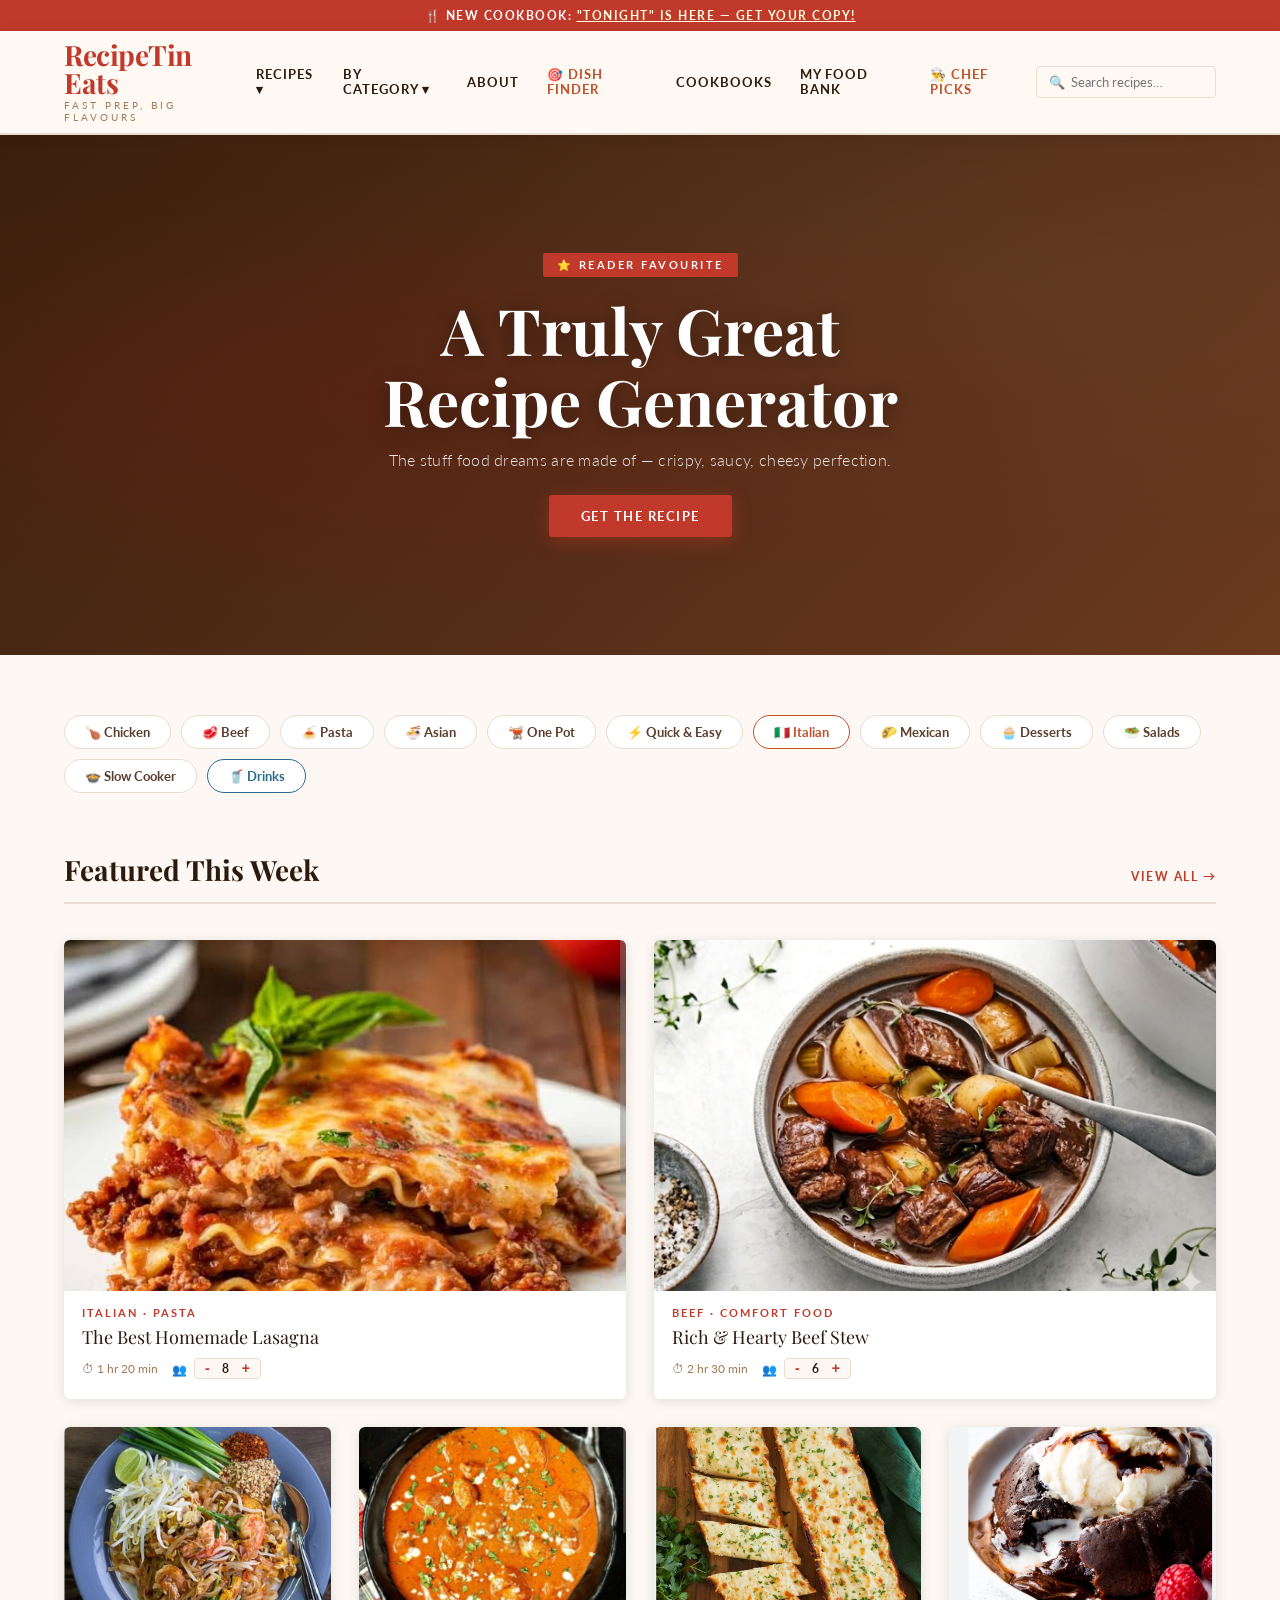
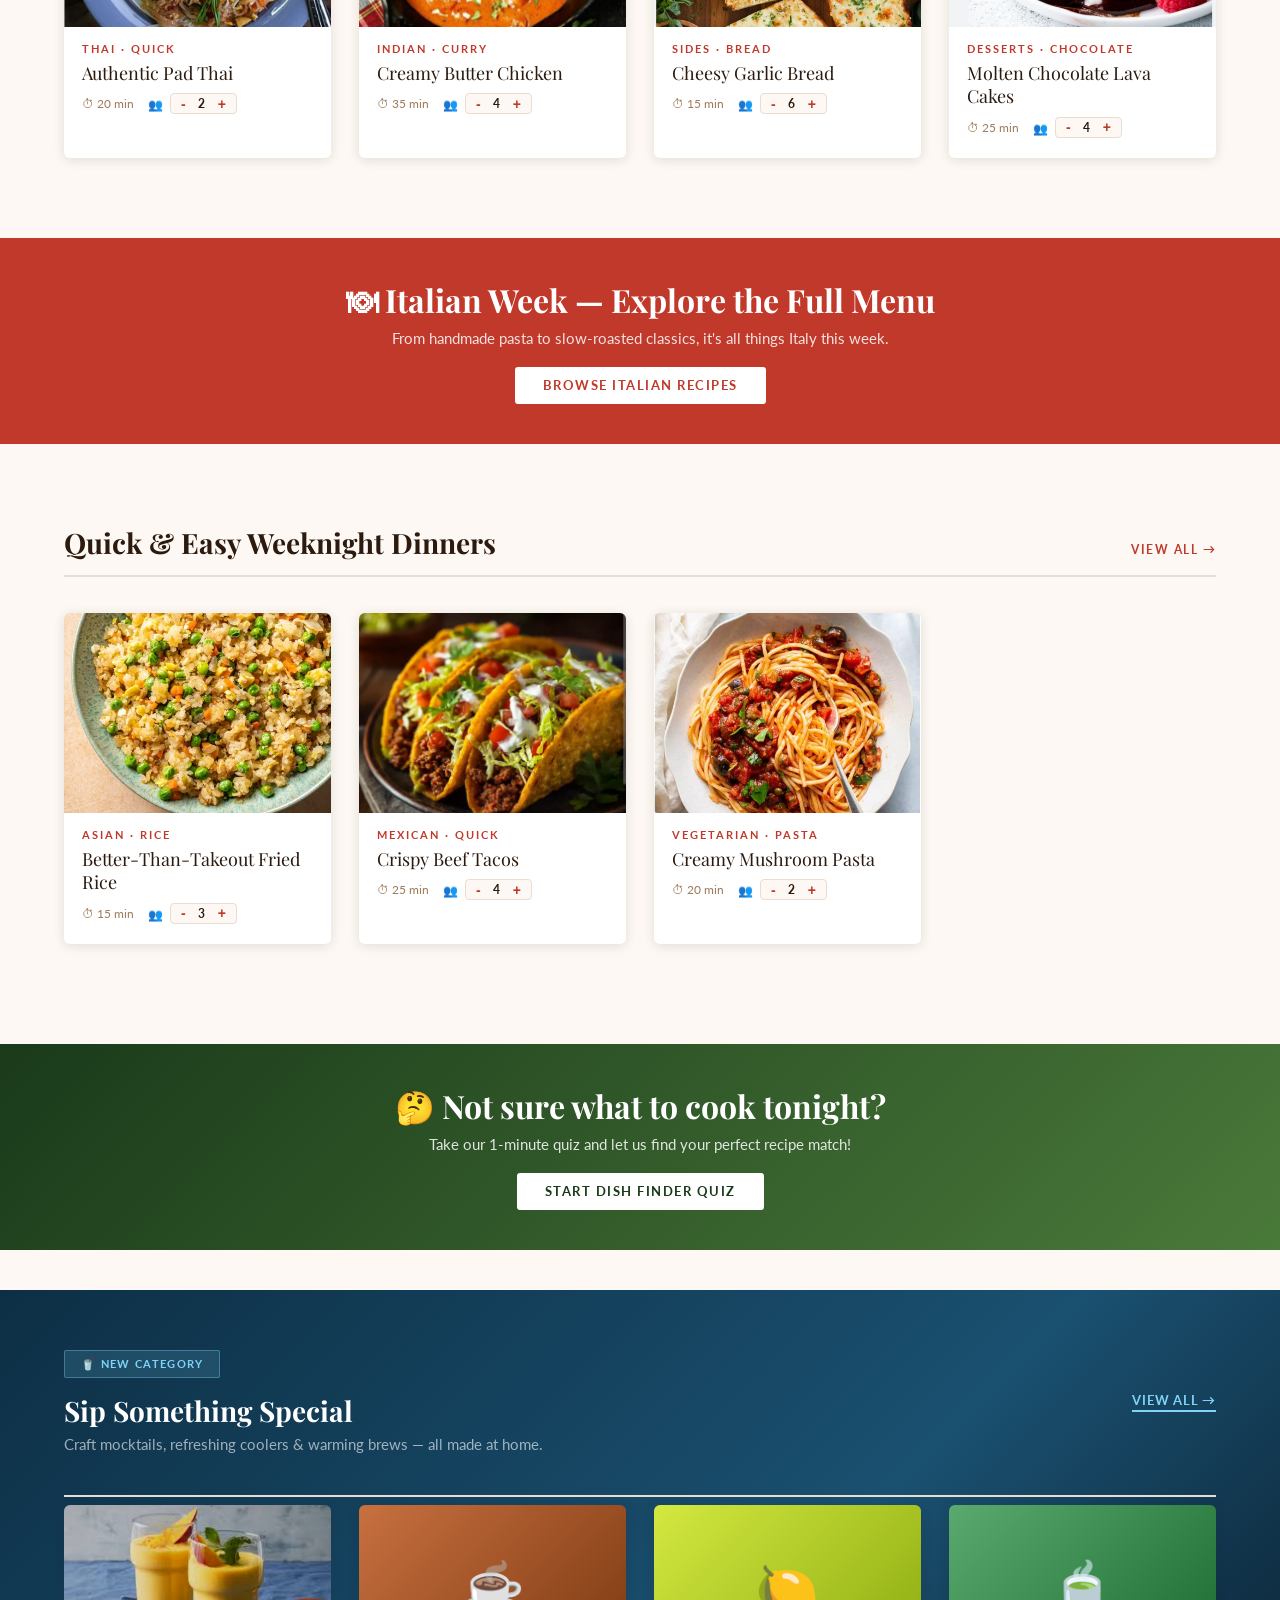
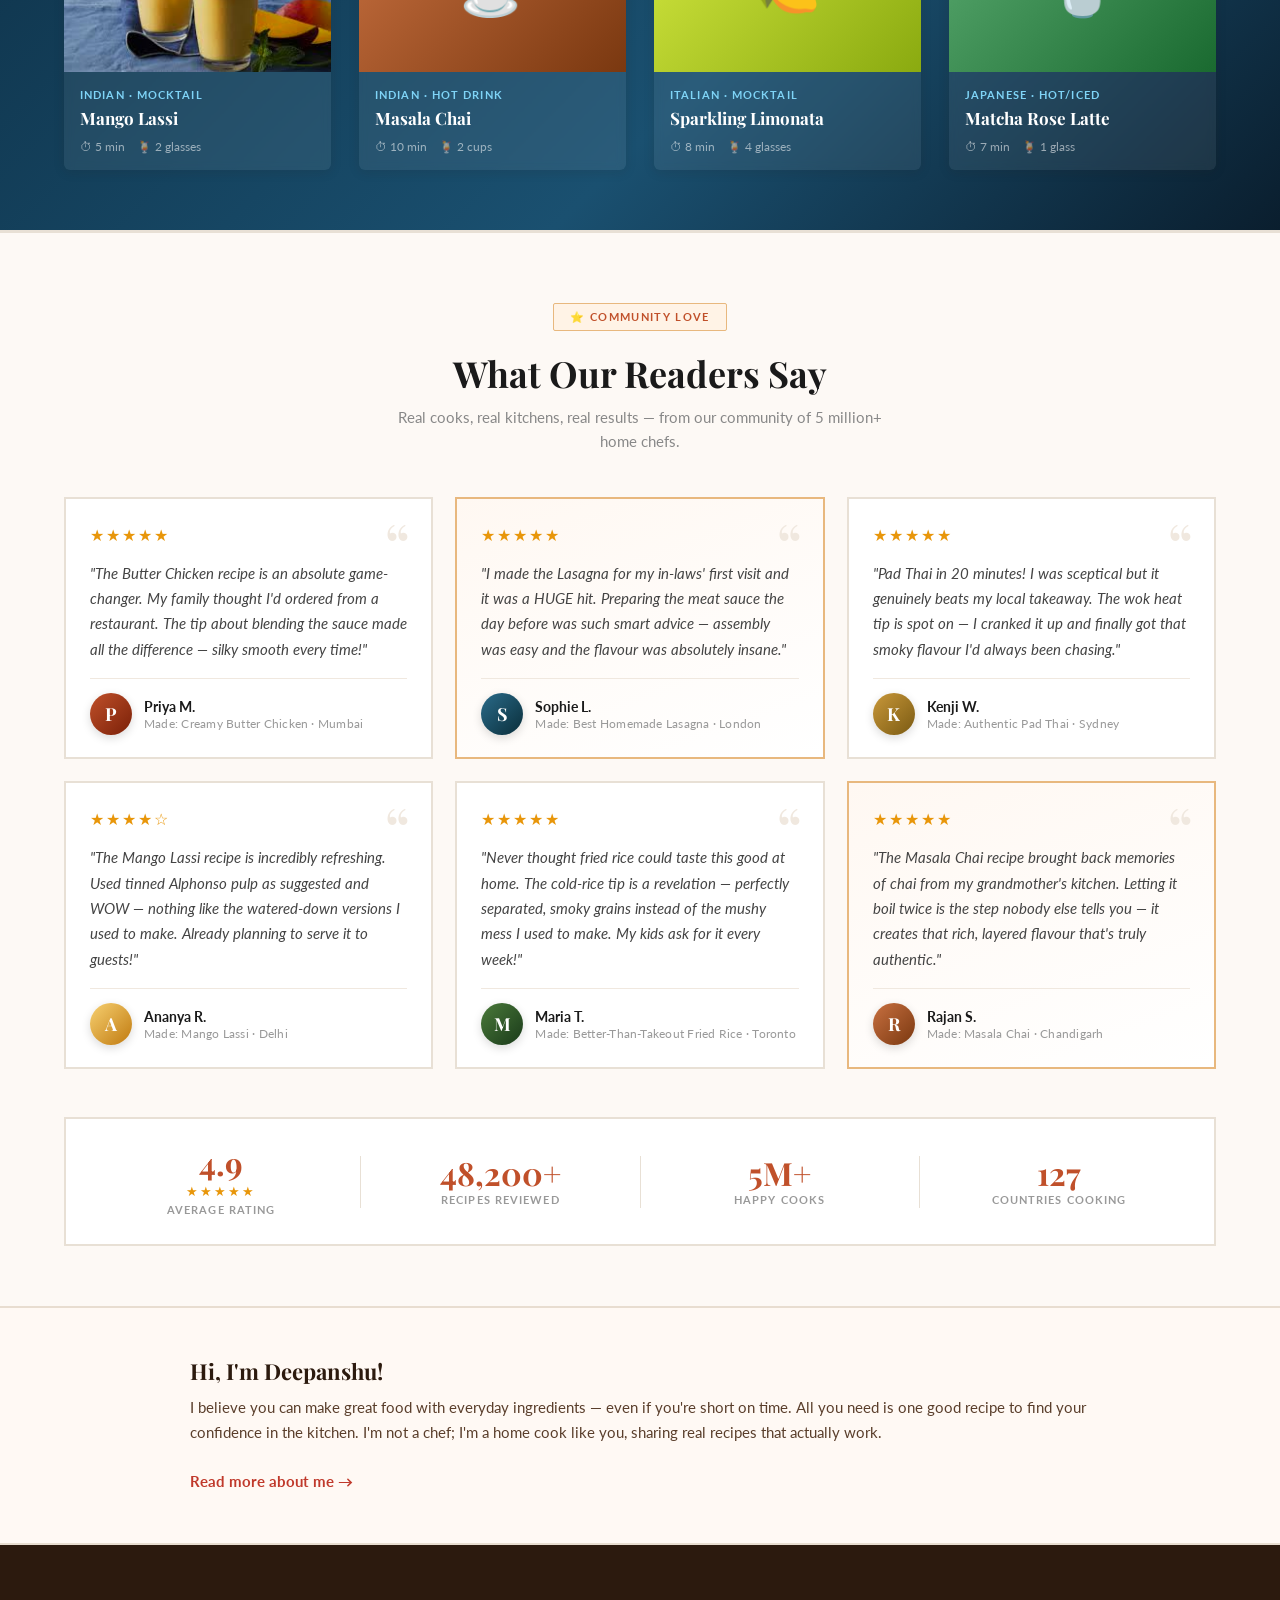
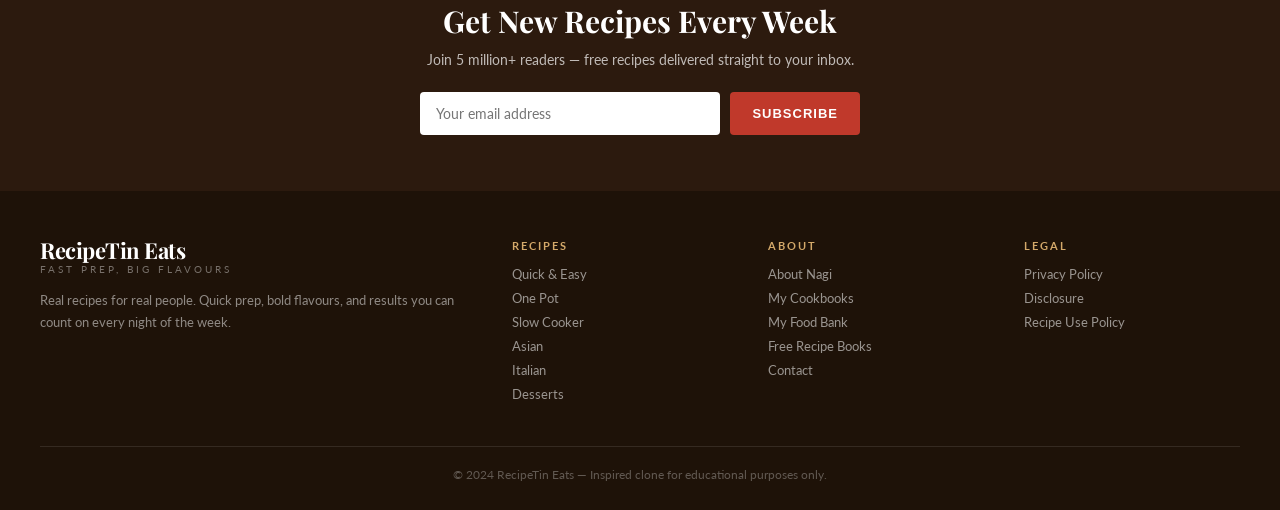
==== frontend/index.html @ 379547c5 "Initial commit" ====
<!DOCTYPE html>
<html lang="en">
<head>
<meta charset="UTF-8">
<meta name="viewport" content="width=device-width, initial-scale=1.0">
<title>RecipeTin Eats – Fast Prep, Big Flavours</title>
<link href="https://fonts.googleapis.com/css2?family=Playfair+Display:ital,wght@0,400;0,700;1,400&family=Lato:wght@300;400;700&display=swap" rel="stylesheet">
<link rel="stylesheet" href="style.css">
<style>
.page { display: none; }
.page.active { display: block; }
.card-img-wrap { cursor: pointer; overflow: hidden; }
.card-img-wrap img { transition: transform .35s; }
.card-img-wrap:hover img { transform: scale(1.05); }
.recipe-page-inner { max-width: 800px; margin: 0 auto; padding: 40px 24px 80px; }
.back-btn { display: inline-flex; align-items: center; gap: 8px; color: #c0502a; font-size: 13px; font-weight: 700; letter-spacing: .06em; text-transform: uppercase; border: 2px solid #c0502a; padding: 8px 18px; margin-bottom: 32px; cursor: pointer; background: transparent; font-family: 'Lato', sans-serif; transition: all .2s; }
.back-btn:hover { background: #c0502a; color: #fff; }
.recipe-hero-img { width: 100%; aspect-ratio: 16/9; object-fit: cover; border: 2px solid #e8e0d5; margin-bottom: 28px; }
.recipe-content h1 { font-family: 'Playfair Display', serif; font-size: clamp(28px, 5vw, 42px); font-weight: 700; margin-bottom: 12px; line-height: 1.15; }
.recipe-meta-bar { display: flex; flex-wrap: wrap; gap: 20px; background: #fef3e8; border: 2px solid #e8d5bc; padding: 18px 24px; margin: 20px 0 28px; }
.meta-item { text-align: center; }
.meta-label { font-size: 11px; font-weight: 700; letter-spacing: .1em; text-transform: uppercase; color: #c0502a; }
.meta-value { font-size: 16px; font-weight: 700; }
.recipe-intro { font-size: 17px; color: #555; line-height: 1.8; margin-bottom: 32px; font-style: italic; border-left: 4px solid #c0502a; padding-left: 20px; }
.recipe-content h2 { font-family: 'Playfair Display', serif; font-size: 24px; font-weight: 700; margin: 32px 0 14px; border-bottom: 2px solid #e8e0d5; padding-bottom: 8px; }
.recipe-content ul, .recipe-content ol { padding-left: 22px; margin-bottom: 16px; }
.recipe-content li { margin-bottom: 8px; font-size: 15px; line-height: 1.6; }
.tip-box { background: #fff8f0; border: 2px solid #e8b87e; padding: 18px 22px; margin: 24px 0; }
.tip-box strong { color: #c0502a; }
.recipe-content p { margin-bottom: 14px; font-size: 15px; line-height: 1.7; }
.video-container { margin: 28px 0; border: 2px solid #e8e0d5; padding: 20px; background: #faf7f4; }
.video-container iframe { border-radius: 4px; }
/* VIEW ALL PAGE */
.viewall-inner { max-width: 1200px; margin: 0 auto; padding: 40px 24px 80px; }
.viewall-header { margin-bottom: 28px; }
.viewall-header h1 { font-family: 'Playfair Display', serif; font-size: 36px; font-weight: 700; margin-bottom: 6px; }
.viewall-header p { color: #888; font-size: 15px; }
.viewall-grid { display: grid; grid-template-columns: repeat(4, 1fr); gap: 20px; }
@media (max-width: 900px) { .viewall-grid { grid-template-columns: repeat(2,1fr); } }
@media (max-width: 560px) { .viewall-grid { grid-template-columns: 1fr; } }
/* DISH NAME CARD */
.name-card { background: #fff; border: 2px solid #e8e0d5; display: flex; flex-direction: column; transition: transform .2s, box-shadow .2s, border-color .2s; }
.name-card:hover { transform: translateY(-4px); box-shadow: 0 12px 32px rgba(0,0,0,.10); border-color: #c0502a; }
.name-card-thumb { aspect-ratio: 16/10; display: flex; align-items: center; justify-content: center; font-size: 48px; }
.name-card-body { padding: 14px 16px 16px; flex: 1; }
.name-card-cat { font-size: 11px; font-weight: 700; letter-spacing: .1em; text-transform: uppercase; color: #c0502a; margin-bottom: 5px; }
.name-card-title { font-family: 'Playfair Display', serif; font-size: 16px; font-weight: 700; line-height: 1.3; margin-bottom: 8px; }
.name-card-meta { display: flex; gap: 12px; font-size: 12px; color: #888; }
.coming-soon { display: inline-block; margin-top: 10px; font-size: 11px; font-weight: 700; letter-spacing: .08em; text-transform: uppercase; color: #bbb; border: 1.5px dashed #ddd; padding: 3px 10px; }
/* DRINKS SECTION */
.drinks-section { background: linear-gradient(135deg, #0d2f45 0%, #1a5070 60%, #0a1e2e 100%); padding: 60px 0; margin: 0; }
.drinks-section .section { padding-top: 0; padding-bottom: 0; }
.drinks-badge { display: inline-flex; align-items: center; gap: 8px; background: rgba(127,212,247,.15); border: 1px solid rgba(127,212,247,.35); color: #7fd4f7; padding: 6px 16px; font-size: 11px; font-weight: 700; letter-spacing: .12em; text-transform: uppercase; border-radius: 2px; margin-bottom: 14px; }
.drinks-section .section-title { color: #fff; font-family: 'Playfair Display', serif; font-size: 28px; font-weight: 700; }
.drinks-sub { color: rgba(255,255,255,.6); font-size: 15px; margin-bottom: 28px; margin-top: 6px; }
.drinks-section .section-link { font-size: 13px; font-weight: 700; letter-spacing: .06em; text-transform: uppercase; color: #7fd4f7; border-bottom: 2px solid #7fd4f7; padding-bottom: 2px; cursor: pointer; }
.drinks-section .section-head { display: flex; justify-content: space-between; align-items: flex-start; margin-bottom: 8px; }
.drinks-section .card { border-color: rgba(255,255,255,.15); background: rgba(255,255,255,.07); backdrop-filter: blur(4px); cursor: pointer; overflow: hidden; }
.drinks-section .card:hover { border-color: #7fd4f7; box-shadow: 0 12px 32px rgba(0,0,0,.35); transform: translateY(-4px); }
.drinks-section .card-title { color: #fff; font-family: 'Playfair Display', serif; font-size: 17px; font-weight: 700; line-height: 1.3; margin-bottom: 10px; }
.drinks-section .card-meta { color: rgba(255,255,255,.55); font-size: 12px; display: flex; gap: 12px; }
.drinks-section .card-cat { font-size: 11px; font-weight: 700; letter-spacing: .1em; text-transform: uppercase; color: #7fd4f7; margin-bottom: 6px; }
.drinks-section .card-body { padding: 16px; flex: 1; }
.drink-img-wrap { overflow: hidden; position: relative; }
.drink-img-wrap img { width: 100%; aspect-ratio: 16/10; object-fit: cover; display: block; transition: transform .35s; filter: brightness(.88) saturate(1.15); }
.drinks-section .card:hover .drink-img-wrap img { transform: scale(1.06); filter: brightness(.95) saturate(1.2); }
/* DRINK RECIPE PAGES */
.back-btn.drinks-back { color: #2a6b8a; border-color: #2a6b8a; }
.back-btn.drinks-back:hover { background: #2a6b8a; color: #fff; }
.recipe-meta-bar.drinks-meta { background: #eef7ff; border-color: #b8dff0; }
.drinks-meta .meta-label { color: #2a6b8a; }
.recipe-intro.drink-intro { border-left-color: #2a6b8a; }
.tip-box.drink-tip { background: #f0f8ff; border-color: #7fd4f7; }
.tip-box.drink-tip strong { color: #2a6b8a; }
/* REVIEWS SECTION */
.reviews-section { background: #fdf9f5; padding: 70px 0 60px; border-top: 3px solid #e8e0d5; }
.reviews-section .section { padding-top: 0; padding-bottom: 0; }
.reviews-header { text-align: center; margin-bottom: 44px; }
.reviews-badge { display: inline-flex; align-items: center; gap: 8px; background: #fff3e6; border: 1.5px solid #e8b87e; color: #c0502a; padding: 6px 16px; font-size: 11px; font-weight: 700; letter-spacing: .12em; text-transform: uppercase; border-radius: 2px; margin-bottom: 14px; }
.reviews-title { font-family: 'Playfair Display', serif; font-size: clamp(26px, 4vw, 36px); font-weight: 700; color: #1a1a1a; margin-bottom: 8px; margin-top: 4px; }
.reviews-sub { color: #888; font-size: 15px; max-width: 520px; margin: 0 auto; line-height: 1.6; }
.reviews-grid { display: grid; grid-template-columns: repeat(3, 1fr); gap: 22px; margin-bottom: 48px; }
@media (max-width: 960px) { .reviews-grid { grid-template-columns: repeat(2, 1fr); } }
@media (max-width: 580px) { .reviews-grid { grid-template-columns: 1fr; } }
.review-card { background: #fff; border: 2px solid #e8e0d5; padding: 26px 24px 22px; display: flex; flex-direction: column; gap: 16px; transition: transform .2s ease, box-shadow .2s ease, border-color .2s ease; position: relative; }
.review-card::before { content: '\201C'; position: absolute; top: 14px; right: 20px; font-family: 'Playfair Display', serif; font-size: 64px; color: #f0e8df; line-height: 1; pointer-events: none; }
.review-card:hover { transform: translateY(-5px); box-shadow: 0 16px 40px rgba(192,80,42,.1); border-color: #c0502a; }
.review-card--highlight { background: linear-gradient(160deg, #fff8f2 0%, #fff 100%); border-color: #e8b87e; }
.review-stars { color: #e8960a; font-size: 16px; letter-spacing: 2px; }
.review-text { font-size: 14.5px; line-height: 1.75; color: #444; flex: 1; font-style: italic; margin: 0; }
.review-footer { display: flex; align-items: center; gap: 12px; padding-top: 14px; border-top: 1px solid #f0e8df; }
.reviewer-avatar { width: 42px; height: 42px; border-radius: 50%; display: flex; align-items: center; justify-content: center; font-family: 'Playfair Display', serif; font-size: 18px; font-weight: 700; color: #fff; flex-shrink: 0; box-shadow: 0 3px 10px rgba(0,0,0,.15); }
.reviewer-name { font-size: 14px; font-weight: 700; color: #1a1a1a; font-family: 'Lato', sans-serif; }
.reviewer-detail { font-size: 11.5px; color: #999; margin-top: 2px; letter-spacing: .02em; }
.reviews-stats { display: flex; justify-content: center; align-items: center; background: #fff; border: 2px solid #e8e0d5; padding: 28px 16px; flex-wrap: wrap; }
.stat-item { text-align: center; padding: 0 36px; flex: 1; min-width: 120px; }
.stat-number { font-family: 'Playfair Display', serif; font-size: 32px; font-weight: 700; color: #c0502a; line-height: 1; margin-bottom: 4px; }
.stat-stars { color: #e8960a; font-size: 13px; letter-spacing: 2px; margin-bottom: 4px; }
.stat-label { font-size: 11px; font-weight: 700; letter-spacing: .1em; text-transform: uppercase; color: #999; }
.stat-divider { width: 1px; height: 52px; background: #e8e0d5; flex-shrink: 0; }
@media (max-width: 640px) { .stat-divider { display: none; } .stat-item { min-width: 50%; padding: 12px 16px; } }
/* STATIC PAGES */
.static-page-inner { max-width: 820px; margin: 0 auto; padding: 48px 24px 80px; }
.static-page-inner h1 { font-family: 'Playfair Display', serif; font-size: 40px; font-weight: 700; margin-bottom: 18px; line-height: 1.15; }
.static-page-inner h2 { font-family: 'Playfair Display', serif; font-size: 24px; font-weight: 700; margin: 32px 0 12px; border-bottom: 2px solid #e8e0d5; padding-bottom: 8px; }
.static-page-inner p { font-size: 15px; line-height: 1.8; color: #444; margin-bottom: 14px; }
.static-page-inner a { color: #c0502a; font-weight: 700; cursor: pointer; }
.cookbook-grid { display: grid; grid-template-columns: repeat(3,1fr); gap: 24px; margin-top: 28px; }
@media(max-width:768px){ .cookbook-grid { grid-template-columns: 1fr 1fr; } }
@media(max-width:480px){ .cookbook-grid { grid-template-columns: 1fr; } }
.cookbook-card { background:#fff; border:2px solid #e8e0d5; padding:28px 22px; text-align:center; transition:transform .2s,box-shadow .2s,border-color .2s; }
.cookbook-card:hover { transform:translateY(-4px); box-shadow:0 12px 32px rgba(0,0,0,.1); border-color:#c0502a; }
.cookbook-card .cb-emoji { font-size:56px; margin-bottom:14px; }
.cookbook-card h3 { font-family:'Playfair Display',serif; font-size:20px; font-weight:700; margin-bottom:8px; }
.cookbook-card p { font-size:13.5px; color:#666; line-height:1.6; margin-bottom:16px; }
.cookbook-card .cb-btn { display:inline-block; background:#c0502a; color:#fff; font-size:12px; font-weight:700; letter-spacing:.08em; text-transform:uppercase; padding:10px 22px; cursor:pointer; border:none; font-family:'Lato',sans-serif; }
.cookbook-card .cb-btn:hover { background:#a03e1e; }
.foodbank-stats { display:flex; gap:0; border:2px solid #e8e0d5; margin:32px 0; flex-wrap:wrap; }
.fb-stat { flex:1; min-width:140px; text-align:center; padding:28px 16px; border-right:1px solid #e8e0d5; }
.fb-stat:last-child { border-right:none; }
.fb-stat .fb-num { font-family:'Playfair Display',serif; font-size:32px; font-weight:700; color:#c0502a; }
.fb-stat .fb-label { font-size:11px; font-weight:700; letter-spacing:.1em; text-transform:uppercase; color:#999; margin-top:4px; }
</style>
</head>
<body>
<!-- TOP BAR -->
<div class="topbar">🍴 NEW COOKBOOK: <a onclick="showPage('cookbooks');return false;" href="#">"Tonight" is here — get your copy!</a></div>
<!-- HEADER -->
<header>
<div class="header-inner">
<a onclick="showPage('home')" class="logo" style="cursor:pointer">
<span class="logo-text">RecipeTin Eats</span>
<span class="logo-sub">Fast Prep, Big Flavours</span>
</a>
<nav>
<div class="dropdown">
<a href="#">Recipes ▾</a>
<div class="dropdown-menu">
<a onclick="showPage('cat-quickeasy')">Quick & Easy</a>
<a onclick="showPage('cat-chicken')">Chicken</a>
<a onclick="showPage('cat-beef')">Beef</a>
<a onclick="showPage('cat-pasta')">Pasta</a>
<a onclick="showPage('cat-soups')">Soups</a>
<a onclick="showPage('cat-desserts')">Desserts</a>
<a onclick="showPage('cat-asian')">Asian</a>
<a onclick="showPage('italian')" href="#" style="color:#c0502a;font-weight:700;">🇮🇹 Italian</a>
<a onclick="showPage('cat-mexican')">Mexican</a>
<a onclick="scrollToDrinks()" href="#" style="color:#2a6b8a;font-weight:700;">🥤 Drinks</a>
</div>
</div>
<div class="dropdown">
<a href="#">By Category ▾</a>
<div class="dropdown-menu">
<a onclick="showPage('cat-onepot')">One Pot / One Pan</a>
<a onclick="showPage('cat-slowcooker')">Slow Cooker</a>
<a onclick="showPage('cat-bbq')">BBQ & Grilling</a>
<a onclick="showPage('cat-vegetarian')">Vegetarian</a>
<a onclick="showPage('cat-lowcal')">Low Calorie</a>
<a onclick="showPage('cat-glutenfree')">Gluten Free</a>
</div>
</div>
<a onclick="showPage('about')">About</a>
<a onclick="showPage('quiz')" style="color:#c0502a;font-weight:700;">🎯 Dish Finder</a>
<a onclick="showPage('cookbooks')">Cookbooks</a>
<a onclick="showPage('foodbank')">My Food Bank</a>
<a onclick="showPage('chefpicks')" style="color:#c0502a;font-weight:700;">👨‍🍳 Chef Picks</a>
</nav>
<input id="search-input" class="header-search" type="search" placeholder="🔍  Search recipes…">
</div>
</header>

<!-- HOME PAGE -->
<div id="home" class="page active">
<section class="hero">
<div class="hero-bg"></div>
<div class="hero-content">
<span class="hero-tag">⭐ Reader Favourite</span>
<h1>A Truly Great<br>Recipe Generator</h1>
<p>The stuff food dreams are made of — crispy, saucy, cheesy perfection.</p>
<a onclick="showPage('lasagna')" class="btn-hero" style="cursor:pointer">Get the Recipe</a>
</div>
</section>
<div class="section" style="padding-bottom:0">
<div class="pills">
<a onclick="showPage('cat-chicken')" class="pill">🍗 Chicken</a>
<a onclick="showPage('cat-beef')" class="pill">🥩 Beef</a>
<a onclick="showPage('cat-pasta')" class="pill">🍝 Pasta</a>
<a onclick="showPage('cat-asian')" class="pill">🍜 Asian</a>
<a onclick="showPage('cat-onepot')" class="pill">🫕 One Pot</a>
<a onclick="showPage('cat-quickeasy')" class="pill">⚡ Quick & Easy</a>
<a onclick="showPage('italian')" href="#" class="pill" style="border-color:#c0502a;color:#c0502a;">🇮🇹 Italian</a>
<a onclick="showPage('cat-mexican')" class="pill">🌮 Mexican</a>
<a onclick="showPage('cat-desserts')" class="pill">🧁 Desserts</a>
<a onclick="showPage('cat-salads')" class="pill">🥗 Salads</a>
<a onclick="showPage('cat-slowcooker')" class="pill">🍲 Slow Cooker</a>
<a onclick="scrollToDrinks()" href="#" class="pill" style="border-color:#2a6b8a;color:#2a6b8a;">🥤 Drinks</a>
</div>
</div>
<div class="section" style="padding-top:10px">
<div class="section-head">
<h2 class="section-title">Featured This Week</h2>
<a onclick="showPage('viewall')" class="section-link" style="cursor:pointer">View All →</a>
</div>
<div class="featured-grid">
<div class="card">
<div class="card-img-wrap" onclick="showPage('lasagna')">
<img class="card-img" src="../assets/lasanga.jpeg" alt="Lasagna" onerror="this.style.background='#d4a96a';this.removeAttribute('src')">
</div>
<div class="card-body">
<div class="card-cat">Italian · Pasta</div>
<div class="card-title">The Best Homemade Lasagna</div>
<div class="card-meta"><span>⏱ 1 hr 20 min</span><span>👥 8 servings</span></div>
</div>
</div>
<div class="card">
<div class="card-img-wrap" onclick="showPage('beefstew')">
<img class="card-img" src="../assets/brew.jpeg" alt="Beef Stew" onerror="this.style.background='#9e5c3a';this.removeAttribute('src')">
</div>
<div class="card-body">
<div class="card-cat">Beef · Comfort Food</div>
<div class="card-title">Rich & Hearty Beef Stew</div>
<div class="card-meta"><span>⏱ 2 hr 30 min</span><span>👥 6 servings</span></div>
</div>
</div>
</div>
<div class="cards-grid">
<div class="card">
<div class="card-img-wrap" onclick="showPage('padthai')">
<img class="card-img" src="../assets/thai.jpeg" alt="Pad Thai" onerror="this.style.background='#c9983a';this.removeAttribute('src')">
</div>
<div class="card-body">
<div class="card-cat">Thai · Quick</div>
<div class="card-title">Authentic Pad Thai</div>
<div class="card-meta"><span>⏱ 20 min</span><span>👥 2 servings</span></div>
</div>
</div>
<div class="card">
<div class="card-img-wrap" onclick="showPage('butterchicken')">
<img class="card-img" src="../assets/butter.jpeg" alt="Butter Chicken" onerror="this.style.background='#c0663a';this.removeAttribute('src')">
</div>
<div class="card-body">
<div class="card-cat">Indian · Curry</div>
<div class="card-title">Creamy Butter Chicken</div>
<div class="card-meta"><span>⏱ 35 min</span><span>👥 4 servings</span></div>
</div>
</div>
<div class="card">
<div class="card-img-wrap" onclick="showPage('garlicbread')">
<img class="card-img" src="../assets/garlic.jpeg" alt="Garlic Bread" onerror="this.style.background='#c4a96a';this.removeAttribute('src')">
</div>
<div class="card-body">
<div class="card-cat">Sides · Bread</div>
<div class="card-title">Cheesy Garlic Bread</div>
<div class="card-meta"><span>⏱ 15 min</span><span>👥 6 servings</span></div>
</div>
</div>
<div class="card">
<div class="card-img-wrap" onclick="showPage('lavacake')">
<img class="card-img" src="../assets/choco.jpeg" alt="Lava Cakes" onerror="this.style.background='#5d3a2b';this.removeAttribute('src')">
</div>
<div class="card-body">
<div class="card-cat">Desserts · Chocolate</div>
<div class="card-title">Molten Chocolate Lava Cakes</div>
<div class="card-meta"><span>⏱ 25 min</span><span>👥 4 servings</span></div>
</div>
</div>
</div>
</div>
<div class="banner-strip">
<h2>🍽 Italian Week — Explore the Full Menu</h2>
<p>From handmade pasta to slow-roasted classics, it's all things Italy this week.</p>
<a onclick="showPage('italian')" class="btn-white" style="cursor:pointer">Browse Italian Recipes</a>
</div>
<div class="section">
<div class="section-head">
<h2 class="section-title">Quick & Easy Weeknight Dinners</h2>
<a onclick="showPage('cat-quickeasy')" class="section-link" style="cursor:pointer">View All →</a>
</div>
<div class="cards-grid">
<div class="card">
<div class="card-img-wrap" onclick="showPage('friedrice')">
<img class="card-img" src="../assets/fried.jpeg" alt="Fried Rice" onerror="this.style.background='#b8971f';this.removeAttribute('src')">
</div>
<div class="card-body">
<div class="card-cat">Asian · Rice</div>
<div class="card-title">Better-Than-Takeout Fried Rice</div>
<div class="card-meta"><span>⏱ 15 min</span><span>👥 3 servings</span></div>
</div>
</div>
<div class="card">
<div class="card-img-wrap" onclick="showPage('tacos')">
<img class="card-img" src="../assets/tacos.jpeg" alt="Tacos" onerror="this.style.background='#c05c2b';this.removeAttribute('src')">
</div>
<div class="card-body">
<div class="card-cat">Mexican · Quick</div>
<div class="card-title">Crispy Beef Tacos</div>
<div class="card-meta"><span>⏱ 25 min</span><span>👥 4 servings</span></div>
</div>
</div>
<div class="card">
<div class="card-img-wrap" onclick="showPage('mushroompasta')">
<img class="card-img" src="../assets/pasta.jpeg" alt="Mushroom Pasta" onerror="this.style.background='#8d7a5a';this.removeAttribute('src')">
</div>
<div class="card-body">
<div class="card-cat">Vegetarian · Pasta</div>
<div class="card-title">Creamy Mushroom Pasta</div>
<div class="card-meta"><span>⏱ 20 min</span><span>👥 2 servings</span></div>
</div>
</div>
</div>
</div>

<!-- QUIZ PROMO -->
<div class="banner-strip quiz-banner" style="background: linear-gradient(135deg, #1a3a1a 0%, #4a7a3a 100%); margin: 40px 0;">
  <h2>🤔 Not sure what to cook tonight?</h2>
  <p>Take our 1-minute quiz and let us find your perfect recipe match!</p>
  <a onclick="showPage('quiz')" class="btn-white" style="cursor:pointer; color: #1a3a1a;">Start Dish Finder Quiz</a>
</div>

<!-- DRINKS SECTION -->
<div class="drinks-section" id="drinks-section">
<div class="section">
<div class="drinks-badge">🥤 New Category</div>
<div class="section-head">
<div>
<h2 class="section-title">Sip Something Special</h2>
<p class="drinks-sub">Craft mocktails, refreshing coolers & warming brews — all made at home.</p>
</div>
<a onclick="showPage('viewall')" class="section-link">View All →</a>
</div>
<div class="cards-grid">
<div class="card" onclick="showPage('mangoLassi')">
<div class="drink-img-wrap">
<img src="../assets/mango.jpeg" alt="Mango Lassi" onerror="this.parentElement.innerHTML='<div style=\'width:100%;aspect-ratio:16/10;background:linear-gradient(135deg,#f7d070,#e8a020);display:flex;align-items:center;justify-content:center;font-size:52px;\'>🥭</div>'">
</div>
<div class="card-body">
<div class="card-cat">Indian · Mocktail</div>
<div class="card-title">Mango Lassi</div>
<div class="card-meta"><span>⏱ 5 min</span><span>🍹 2 glasses</span></div>
</div>
</div>
<div class="card" onclick="showPage('masalachai')">
<div class="drink-img-wrap">
<img src="https://images.unsplash.com/photo-1544787219-7f47ccb76574?w=600&q=80" alt="Masala Chai" onerror="this.parentElement.innerHTML='<div style=\'width:100%;aspect-ratio:16/10;background:linear-gradient(135deg,#c87040,#7a3810);display:flex;align-items:center;justify-content:center;font-size:52px;\'>☕</div>'">
</div>
<div class="card-body">
<div class="card-cat">Indian · Hot Drink</div>
<div class="card-title">Masala Chai</div>
<div class="card-meta"><span>⏱ 10 min</span><span>🍹 2 cups</span></div>
</div>
</div>
<div class="card" onclick="showPage('limonata')">
<div class="drink-img-wrap">
<img src="https://images.unsplash.com/photo-1621263764928-df1444c5e859?w=600&q=80" alt="Sparkling Limonata" onerror="this.parentElement.innerHTML='<div style=\'width:100%;aspect-ratio:16/10;background:linear-gradient(135deg,#d4e840,#8aaa10);display:flex;align-items:center;justify-content:center;font-size:52px;\'>🍋</div>'">
</div>
<div class="card-body">
<div class="card-cat">Italian · Mocktail</div>
<div class="card-title">Sparkling Limonata</div>
<div class="card-meta"><span>⏱ 8 min</span><span>🍹 4 glasses</span></div>
</div>
</div>
<div class="card" onclick="showPage('matcharose')">
<div class="drink-img-wrap">
<img src="https://images.unsplash.com/photo-1515823662972-da6a2e4d3002?w=600&q=80" alt="Matcha Rose Latte" onerror="this.parentElement.innerHTML='<div style=\'width:100%;aspect-ratio:16/10;background:linear-gradient(135deg,#5aaa70,#1a6a30);display:flex;align-items:center;justify-content:center;font-size:52px;\'>🍵</div>'">
</div>
<div class="card-body">
<div class="card-cat">Japanese · Hot/Iced</div>
<div class="card-title">Matcha Rose Latte</div>
<div class="card-meta"><span>⏱ 7 min</span><span>🍹 1 glass</span></div>
</div>
</div>
</div>
</div>
</div>

<!-- REVIEWS SECTION -->
<div class="reviews-section" id="reviews-section">
  <div class="section">
    <div class="reviews-header">
      <div class="reviews-badge">⭐ Community Love</div>
      <h2 class="reviews-title">What Our Readers Say</h2>
      <p class="reviews-sub">Real cooks, real kitchens, real results — from our community of 5 million+ home chefs.</p>
    </div>
    <div class="reviews-grid">
      <div class="review-card">
        <div class="review-stars">★★★★★</div>
        <p class="review-text">"The Butter Chicken recipe is an absolute game-changer. My family thought I'd ordered from a restaurant. The tip about blending the sauce made all the difference — silky smooth every time!"</p>
        <div class="review-footer">
          <div class="reviewer-avatar" style="background:linear-gradient(135deg,#c0502a,#7a2008)">P</div>
          <div class="reviewer-info">
            <div class="reviewer-name">Priya M.</div>
            <div class="reviewer-detail">Made: Creamy Butter Chicken · Mumbai</div>
          </div>
        </div>
      </div>
      <div class="review-card review-card--highlight">
        <div class="review-stars">★★★★★</div>
        <p class="review-text">"I made the Lasagna for my in-laws' first visit and it was a HUGE hit. Preparing the meat sauce the day before was such smart advice — assembly was easy and the flavour was absolutely insane."</p>
        <div class="review-footer">
          <div class="reviewer-avatar" style="background:linear-gradient(135deg,#2a6b8a,#0a2e3a)">S</div>
          <div class="reviewer-info">
            <div class="reviewer-name">Sophie L.</div>
            <div class="reviewer-detail">Made: Best Homemade Lasagna · London</div>
          </div>
        </div>
      </div>
      <div class="review-card">
        <div class="review-stars">★★★★★</div>
        <p class="review-text">"Pad Thai in 20 minutes! I was sceptical but it genuinely beats my local takeaway. The wok heat tip is spot on — I cranked it up and finally got that smoky flavour I'd always been chasing."</p>
        <div class="review-footer">
          <div class="reviewer-avatar" style="background:linear-gradient(135deg,#c9983a,#7a5a12)">K</div>
          <div class="reviewer-info">
            <div class="reviewer-name">Kenji W.</div>
            <div class="reviewer-detail">Made: Authentic Pad Thai · Sydney</div>
          </div>
        </div>
      </div>
      <div class="review-card">
        <div class="review-stars">★★★★☆</div>
        <p class="review-text">"The Mango Lassi recipe is incredibly refreshing. Used tinned Alphonso pulp as suggested and WOW — nothing like the watered-down versions I used to make. Already planning to serve it to guests!"</p>
        <div class="review-footer">
          <div class="reviewer-avatar" style="background:linear-gradient(135deg,#f7d070,#c07a10)">A</div>
          <div class="reviewer-info">
            <div class="reviewer-name">Ananya R.</div>
            <div class="reviewer-detail">Made: Mango Lassi · Delhi</div>
          </div>
        </div>
      </div>
      <div class="review-card">
        <div class="review-stars">★★★★★</div>
        <p class="review-text">"Never thought fried rice could taste this good at home. The cold-rice tip is a revelation — perfectly separated, smoky grains instead of the mushy mess I used to make. My kids ask for it every week!"</p>
        <div class="review-footer">
          <div class="reviewer-avatar" style="background:linear-gradient(135deg,#4a7a3a,#1a3a1a)">M</div>
          <div class="reviewer-info">
            <div class="reviewer-name">Maria T.</div>
            <div class="reviewer-detail">Made: Better-Than-Takeout Fried Rice · Toronto</div>
          </div>
        </div>
      </div>
      <div class="review-card review-card--highlight">
        <div class="review-stars">★★★★★</div>
        <p class="review-text">"The Masala Chai recipe brought back memories of chai from my grandmother's kitchen. Letting it boil twice is the step nobody else tells you — it creates that rich, layered flavour that's truly authentic."</p>
        <div class="review-footer">
          <div class="reviewer-avatar" style="background:linear-gradient(135deg,#c87040,#7a3810)">R</div>
          <div class="reviewer-info">
            <div class="reviewer-name">Rajan S.</div>
            <div class="reviewer-detail">Made: Masala Chai · Chandigarh</div>
          </div>
        </div>
      </div>
    </div>
    <div class="reviews-stats">
      <div class="stat-item"><div class="stat-number">4.9</div><div class="stat-stars">★★★★★</div><div class="stat-label">Average Rating</div></div>
      <div class="stat-divider"></div>
      <div class="stat-item"><div class="stat-number">48,200+</div><div class="stat-label">Recipes Reviewed</div></div>
      <div class="stat-divider"></div>
      <div class="stat-item"><div class="stat-number">5M+</div><div class="stat-label">Happy Cooks</div></div>
      <div class="stat-divider"></div>
      <div class="stat-item"><div class="stat-number">127</div><div class="stat-label">Countries Cooking</div></div>
    </div>
  </div>
</div>

<div class="about-strip">
<div class="about-inner">
<div class="about-text">
<h3>Hi, I'm Deepanshu!</h3>
<p>I believe you can make great food with everyday ingredients — even if you're short on time. All you need is one good recipe to find your confidence in the kitchen. I'm not a chef; I'm a home cook like you, sharing real recipes that actually work.<br><br><a onclick="showPage('about')" href="#">Read more about me →</a></p>
</div>
</div>
</div>
<div class="newsletter">
<h2>Get New Recipes Every Week</h2>
<p>Join 5 million+ readers — free recipes delivered straight to your inbox.</p>
<div class="nl-form">
<input class="nl-input" type="email" id="nl-email" placeholder="Your email address">
<button class="nl-btn" onclick="subscribeNewsletter(this)">Subscribe</button>
</div>
</div>
<footer>
<div class="footer-inner">
<div class="footer-brand">
<a onclick="showPage('home')" class="logo" style="align-items:flex-start;padding:0;margin-bottom:6px;cursor:pointer">
<span class="logo-text">RecipeTin Eats</span>
<span class="logo-sub">Fast Prep, Big Flavours</span>
</a>
<p>Real recipes for real people. Quick prep, bold flavours, and results you can count on every night of the week.</p>
</div>
<div class="footer-col">
<h4>Recipes</h4>
<a onclick="showPage('cat-quickeasy')">Quick & Easy</a>
<a onclick="showPage('cat-onepot')">One Pot</a>
<a onclick="showPage('cat-slowcooker')">Slow Cooker</a>
<a onclick="showPage('cat-asian')">Asian</a>
<a onclick="showPage('italian')">Italian</a>
<a onclick="showPage('cat-desserts')">Desserts</a>
</div>
<div class="footer-col">
<h4>About</h4>
<a onclick="showPage('about')">About Nagi</a>
<a onclick="showPage('cookbooks')">My Cookbooks</a>
<a onclick="showPage('foodbank')">My Food Bank</a>
<a onclick="showPage('about')">Free Recipe Books</a>
<a onclick="showPage('about')">Contact</a>
</div>
<div class="footer-col">
<h4>Legal</h4>
<a onclick="showPage('privacy')">Privacy Policy</a>
<a onclick="showPage('privacy')">Disclosure</a>
<a onclick="showPage('privacy')">Recipe Use Policy</a>
</div>
</div>
<div class="footer-bottom">© 2024 RecipeTin Eats — Inspired clone for educational purposes only.</div>
</footer>
</div>

<!-- CHEF PICKS PAGE -->
<div id="chefpicks" class="page">
<div class="viewall-inner">
  <button class="back-btn" onclick="showPage('home')">← Back to Home</button>
  <div class="viewall-header">
    <h1>👨‍🍳 Chef's API Picks</h1>
    <p>Search exclusive dishes directly from our FastAPI backend.</p>
    <div style="margin-top:20px; display:flex; gap:10px; max-width:500px;">
      <input type="text" id="chef-search-input" class="header-search" style="flex:1; width:100%; border-color:#c0502a;" placeholder="Search dishes by name or category..." oninput="performChefSearch()">
      <button class="btn-hero" onclick="performChefSearch()" style="padding:10px 24px; box-shadow:none;">Search</button>
    </div>
  </div>
  <div class="cards-grid" id="chef-search-results">
    <p style="color:#888;">Type a search query and press Search.</p>
  </div>
</div>
</div>

<!-- VIEW ALL PAGE -->
<div id="viewall" class="page">
<div class="viewall-inner">
<button class="back-btn" onclick="showPage('home')">← Back to Home</button>
<div class="viewall-header"><h1>All Recipes</h1><p>15 delicious recipes — from quick weeknight dinners to weekend showstoppers.</p></div>
<div class="viewall-grid">
<div class="card" onclick="showPage('lasagna')" style="cursor:pointer"><div class="card-img-wrap"><img class="card-img" src="../assets/lasanga.jpeg" alt="Lasagna" onerror="this.style.background='#d4a96a';this.removeAttribute('src')"></div><div class="card-body"><div class="card-cat">Italian · Pasta</div><div class="card-title">The Best Homemade Lasagna</div><div class="card-meta"><span>⏱ 1 hr 20 min</span><span>👥 <span class="qty-controls"><button class="qty-btn" onclick="updateQty(this, -1, event)">-</button><span class="qty-val">8</span><button class="qty-btn" onclick="updateQty(this, 1, event)">+</button></span></span></div></div></div>
<div class="card" onclick="showPage('beefstew')" style="cursor:pointer"><div class="card-img-wrap"><img class="card-img" src="../assets/brew.jpeg" alt="Beef Stew" onerror="this.style.background='#9e5c3a';this.removeAttribute('src')"></div><div class="card-body"><div class="card-cat">Beef · Comfort Food</div><div class="card-title">Rich & Hearty Beef Stew</div><div class="card-meta"><span>⏱ 2 hr 30 min</span><span>👥 <span class="qty-controls"><button class="qty-btn" onclick="updateQty(this, -1, event)">-</button><span class="qty-val">6</span><button class="qty-btn" onclick="updateQty(this, 1, event)">+</button></span></span></div></div></div>
<div class="card" onclick="showPage('padthai')" style="cursor:pointer"><div class="card-img-wrap"><img class="card-img" src="../assets/thai.jpeg" alt="Pad Thai" onerror="this.style.background='#c9983a';this.removeAttribute('src')"></div><div class="card-body"><div class="card-cat">Thai · Quick</div><div class="card-title">Authentic Pad Thai</div><div class="card-meta"><span>⏱ 20 min</span><span>👥 <span class="qty-controls"><button class="qty-btn" onclick="updateQty(this, -1, event)">-</button><span class="qty-val">2</span><button class="qty-btn" onclick="updateQty(this, 1, event)">+</button></span></span></div></div></div>
<div class="card" onclick="showPage('butterchicken')" style="cursor:pointer"><div class="card-img-wrap"><img class="card-img" src="../assets/butter.jpeg" alt="Butter Chicken" onerror="this.style.background='#c0663a';this.removeAttribute('src')"></div><div class="card-body"><div class="card-cat">Indian · Curry</div><div class="card-title">Creamy Butter Chicken</div><div class="card-meta"><span>⏱ 35 min</span><span>👥 <span class="qty-controls"><button class="qty-btn" onclick="updateQty(this, -1, event)">-</button><span class="qty-val">4</span><button class="qty-btn" onclick="updateQty(this, 1, event)">+</button></span></span></div></div></div>
<div class="card" onclick="showPage('garlicbread')" style="cursor:pointer"><div class="card-img-wrap"><img class="card-img" src="../assets/garlic.jpeg" alt="Garlic Bread" onerror="this.style.background='#c4a96a';this.removeAttribute('src')"></div><div class="card-body"><div class="card-cat">Sides · Bread</div><div class="card-title">Cheesy Garlic Bread</div><div class="card-meta"><span>⏱ 15 min</span><span>👥 <span class="qty-controls"><button class="qty-btn" onclick="updateQty(this, -1, event)">-</button><span class="qty-val">6</span><button class="qty-btn" onclick="updateQty(this, 1, event)">+</button></span></span></div></div></div>
<div class="card" onclick="showPage('lavacake')" style="cursor:pointer"><div class="card-img-wrap"><img class="card-img" src="../assets/choco.jpeg" alt="Lava Cakes" onerror="this.style.background='#5d3a2b';this.removeAttribute('src')"></div><div class="card-body"><div class="card-cat">Desserts · Chocolate</div><div class="card-title">Molten Chocolate Lava Cakes</div><div class="card-meta"><span>⏱ 25 min</span><span>👥 <span class="qty-controls"><button class="qty-btn" onclick="updateQty(this, -1, event)">-</button><span class="qty-val">4</span><button class="qty-btn" onclick="updateQty(this, 1, event)">+</button></span></span></div></div></div>
<div class="card" onclick="showPage('friedrice')" style="cursor:pointer"><div class="card-img-wrap"><img class="card-img" src="../assets/fried.jpeg" alt="Fried Rice" onerror="this.style.background='#b8971f';this.removeAttribute('src')"></div><div class="card-body"><div class="card-cat">Asian · Rice</div><div class="card-title">Better-Than-Takeout Fried Rice</div><div class="card-meta"><span>⏱ 15 min</span><span>👥 <span class="qty-controls"><button class="qty-btn" onclick="updateQty(this, -1, event)">-</button><span class="qty-val">3</span><button class="qty-btn" onclick="updateQty(this, 1, event)">+</button></span></span></div></div></div>
<div class="card" onclick="showPage('tacos')" style="cursor:pointer"><div class="card-img-wrap"><img class="card-img" src="../assets/tacos.jpeg" alt="Tacos" onerror="this.style.background='#c05c2b';this.removeAttribute('src')"></div><div class="card-body"><div class="card-cat">Mexican · Quick</div><div class="card-title">Crispy Beef Tacos</div><div class="card-meta"><span>⏱ 25 min</span><span>👥 <span class="qty-controls"><button class="qty-btn" onclick="updateQty(this, -1, event)">-</button><span class="qty-val">4</span><button class="qty-btn" onclick="updateQty(this, 1, event)">+</button></span></span></div></div></div>
<div class="card" onclick="showPage('mushroompasta')" style="cursor:pointer"><div class="card-img-wrap"><img class="card-img" src="../assets/pasta.jpeg" alt="Mushroom Pasta" onerror="this.style.background='#8d7a5a';this.removeAttribute('src')"></div><div class="card-body"><div class="card-cat">Vegetarian · Pasta</div><div class="card-title">Creamy Mushroom Pasta</div><div class="card-meta"><span>⏱ 20 min</span><span>👥 <span class="qty-controls"><button class="qty-btn" onclick="updateQty(this, -1, event)">-</button><span class="qty-val">2</span><button class="qty-btn" onclick="updateQty(this, 1, event)">+</button></span></span></div></div></div>
<div class="name-card"><div class="name-card-thumb" style="background:linear-gradient(135deg,#c0502a,#7a2008)">🍗</div><div class="name-card-body"><div class="name-card-cat">Indian · Curry</div><div class="name-card-title">Chicken Tikka Masala</div><div class="name-card-meta"><span>⏱ 45 min</span><span>👥 4</span></div><span class="coming-soon">Coming Soon</span></div></div>
<div class="name-card"><div class="name-card-thumb" style="background:linear-gradient(135deg,#d4b483,#8a6a2a)">🍝</div><div class="name-card-body"><div class="name-card-cat">Italian · Pasta</div><div class="name-card-title">Spaghetti Carbonara</div><div class="name-card-meta"><span>⏱ 25 min</span><span>👥 2</span></div><span class="coming-soon">Coming Soon</span></div></div>
<div class="name-card"><div class="name-card-thumb" style="background:linear-gradient(135deg,#8b3a2a,#3a1a08)">🥩</div><div class="name-card-body"><div class="name-card-cat">Korean · Beef</div><div class="name-card-title">Korean Beef Rice Bowl</div><div class="name-card-meta"><span>⏱ 20 min</span><span>👥 4</span></div><span class="coming-soon">Coming Soon</span></div></div>
<div class="name-card"><div class="name-card-thumb" style="background:linear-gradient(135deg,#4a7a3a,#1a3a1a)">🥗</div><div class="name-card-body"><div class="name-card-cat">Greek · Salad</div><div class="name-card-title">Classic Greek Salad</div><div class="name-card-meta"><span>⏱ 10 min</span><span>👥 4</span></div><span class="coming-soon">Coming Soon</span></div></div>
<div class="name-card"><div class="name-card-thumb" style="background:linear-gradient(135deg,#7a3a12,#3a1208)">🍖</div><div class="name-card-body"><div class="name-card-cat">BBQ · Slow Cooker</div><div class="name-card-title">BBQ Pulled Pork</div><div class="name-card-meta"><span>⏱ 8 hr</span><span>👥 8</span></div><span class="coming-soon">Coming Soon</span></div></div>
<div class="name-card"><div class="name-card-thumb" style="background:linear-gradient(135deg,#6a4a2a,#2a1a0a)">🧁</div><div class="name-card-body"><div class="name-card-cat">Italian · Dessert</div><div class="name-card-title">Classic Tiramisu</div><div class="name-card-meta"><span>⏱ 30 min</span><span>👥 8</span></div><span class="coming-soon">Coming Soon</span></div></div>
</div>
</div>
</div>

<!-- ITALIAN PAGE -->
<div id="italian" class="page">
<div class="viewall-inner">
  <button class="back-btn" onclick="showPage('home')">← Back to Home</button>
  <div class="viewall-header"><h1>🇮🇹 Italian Recipes</h1><p>From handmade pasta to slow-roasted classics — all things Italy.</p></div>
  <div class="viewall-grid">
    <div class="card" onclick="showPage('lasagna')" style="cursor:pointer"><div class="card-img-wrap"><img class="card-img" src="../assets/lasanga.jpeg" alt="Lasagna" onerror="this.style.background='#d4a96a';this.removeAttribute('src')"></div><div class="card-body"><div class="card-cat">Italian · Pasta</div><div class="card-title">The Best Homemade Lasagna</div><div class="card-meta"><span>⏱ 1 hr 20 min</span><span>👥 8</span></div></div></div>
    <div class="card" onclick="showPage('garlicbread')" style="cursor:pointer"><div class="card-img-wrap"><img class="card-img" src="../assets/garlic.jpeg" alt="Garlic Bread" onerror="this.style.background='#c4a96a';this.removeAttribute('src')"></div><div class="card-body"><div class="card-cat">Italian · Sides</div><div class="card-title">Cheesy Garlic Bread</div><div class="card-meta"><span>⏱ 15 min</span><span>👥 6</span></div></div></div>
    <div class="card" onclick="showPage('mushroompasta')" style="cursor:pointer"><div class="card-img-wrap"><img class="card-img" src="../assets/pasta.jpeg" alt="Mushroom Pasta" onerror="this.style.background='#8d7a5a';this.removeAttribute('src')"></div><div class="card-body"><div class="card-cat">Italian · Vegetarian</div><div class="card-title">Creamy Mushroom Pasta</div><div class="card-meta"><span>⏱ 20 min</span><span>👥 2</span></div></div></div>
    <div class="card" onclick="showPage('lavacake')" style="cursor:pointer"><div class="card-img-wrap"><img class="card-img" src="../assets/choco.jpeg" alt="Lava Cakes" onerror="this.style.background='#5d3a2b';this.removeAttribute('src')"></div><div class="card-body"><div class="card-cat">Italian · Dessert</div><div class="card-title">Molten Chocolate Lava Cakes</div><div class="card-meta"><span>⏱ 25 min</span><span>👥 4</span></div></div></div>
    <div class="card" onclick="showPage('limonata')" style="cursor:pointer"><div class="card-img-wrap"><img class="card-img" src="https://images.unsplash.com/photo-1621263764928-df1444c5e859?w=600&q=80" alt="Sparkling Limonata"></div><div class="card-body"><div class="card-cat">Italian · Drinks</div><div class="card-title">Sparkling Limonata</div><div class="card-meta"><span>⏱ 8 min</span><span>🍹 4 glasses</span></div></div></div>
    <div class="name-card"><div class="name-card-thumb" style="background:linear-gradient(135deg,#d4b483,#8a6a2a)">🍝</div><div class="name-card-body"><div class="name-card-cat">Italian · Pasta</div><div class="name-card-title">Spaghetti Carbonara</div><div class="name-card-meta"><span>⏱ 25 min</span><span>👥 2</span></div><span class="coming-soon">Coming Soon</span></div></div>
    <div class="name-card"><div class="name-card-thumb" style="background:linear-gradient(135deg,#6a4a2a,#2a1a0a)">🧁</div><div class="name-card-body"><div class="name-card-cat">Italian · Dessert</div><div class="name-card-title">Classic Tiramisu</div><div class="name-card-meta"><span>⏱ 30 min</span><span>👥 8</span></div><span class="coming-soon">Coming Soon</span></div></div>
  </div>
</div>
</div>

<!-- CATEGORY PAGES -->
<div id="cat-quickeasy" class="page"><div class="viewall-inner"><button class="back-btn" onclick="showPage('home')">← Back to Home</button><div class="viewall-header"><h1>⚡ Quick & Easy</h1><p>Delicious dinners on the table in 30 minutes or less.</p></div><div class="viewall-grid">
<div class="card" onclick="showPage('friedrice')" style="cursor:pointer"><div class="card-img-wrap"><img class="card-img" src="../assets/fried.jpeg" alt="Fried Rice" onerror="this.style.background='#b8971f';this.removeAttribute('src')"></div><div class="card-body"><div class="card-cat">Asian · Rice</div><div class="card-title">Better-Than-Takeout Fried Rice</div><div class="card-meta"><span>⏱ 15 min</span><span>👥 3</span></div></div></div>
<div class="card" onclick="showPage('padthai')" style="cursor:pointer"><div class="card-img-wrap"><img class="card-img" src="../assets/thai.jpeg" alt="Pad Thai" onerror="this.style.background='#c9983a';this.removeAttribute('src')"></div><div class="card-body"><div class="card-cat">Thai · Quick</div><div class="card-title">Authentic Pad Thai</div><div class="card-meta"><span>⏱ 20 min</span><span>👥 2</span></div></div></div>
<div class="card" onclick="showPage('tacos')" style="cursor:pointer"><div class="card-img-wrap"><img class="card-img" src="../assets/tacos.jpeg" alt="Tacos" onerror="this.style.background='#c05c2b';this.removeAttribute('src')"></div><div class="card-body"><div class="card-cat">Mexican · Quick</div><div class="card-title">Crispy Beef Tacos</div><div class="card-meta"><span>⏱ 25 min</span><span>👥 4</span></div></div></div>
<div class="card" onclick="showPage('mushroompasta')" style="cursor:pointer"><div class="card-img-wrap"><img class="card-img" src="../assets/pasta.jpeg" alt="Mushroom Pasta" onerror="this.style.background='#8d7a5a';this.removeAttribute('src')"></div><div class="card-body"><div class="card-cat">Vegetarian · Pasta</div><div class="card-title">Creamy Mushroom Pasta</div><div class="card-meta"><span>⏱ 20 min</span><span>👥 2</span></div></div></div>
<div class="card" onclick="showPage('garlicbread')" style="cursor:pointer"><div class="card-img-wrap"><img class="card-img" src="../assets/garlic.jpeg" alt="Garlic Bread" onerror="this.style.background='#c4a96a';this.removeAttribute('src')"></div><div class="card-body"><div class="card-cat">Sides · Bread</div><div class="card-title">Cheesy Garlic Bread</div><div class="card-meta"><span>⏱ 15 min</span><span>👥 6</span></div></div></div>
<div class="card" onclick="showPage('butterchicken')" style="cursor:pointer"><div class="card-img-wrap"><img class="card-img" src="../assets/butter.jpeg" alt="Butter Chicken" onerror="this.style.background='#c0663a';this.removeAttribute('src')"></div><div class="card-body"><div class="card-cat">Indian · Curry</div><div class="card-title">Creamy Butter Chicken</div><div class="card-meta"><span>⏱ 35 min</span><span>👥 4</span></div></div></div>
</div></div></div>

<div id="cat-chicken" class="page"><div class="viewall-inner"><button class="back-btn" onclick="showPage('home')">← Back to Home</button><div class="viewall-header"><h1>🍗 Chicken Recipes</h1><p>From weeknight stir-fries to slow-roasted showstoppers.</p></div><div class="viewall-grid">
<div class="card" onclick="showPage('butterchicken')" style="cursor:pointer"><div class="card-img-wrap"><img class="card-img" src="../assets/butter.jpeg" alt="Butter Chicken" onerror="this.style.background='#c0663a';this.removeAttribute('src')"></div><div class="card-body"><div class="card-cat">Indian · Curry</div><div class="card-title">Creamy Butter Chicken</div><div class="card-meta"><span>⏱ 35 min</span><span>👥 4</span></div></div></div>
<div class="name-card"><div class="name-card-thumb" style="background:linear-gradient(135deg,#c0502a,#7a2008)">🍗</div><div class="name-card-body"><div class="name-card-cat">Indian · Curry</div><div class="name-card-title">Chicken Tikka Masala</div><div class="name-card-meta"><span>⏱ 45 min</span><span>👥 4</span></div><span class="coming-soon">Coming Soon</span></div></div>
</div></div></div>

<div id="cat-beef" class="page"><div class="viewall-inner"><button class="back-btn" onclick="showPage('home')">← Back to Home</button><div class="viewall-header"><h1>🥩 Beef Recipes</h1><p>Bold, hearty, and deeply satisfying beef dishes.</p></div><div class="viewall-grid">
<div class="card" onclick="showPage('beefstew')" style="cursor:pointer"><div class="card-img-wrap"><img class="card-img" src="../assets/brew.jpeg" alt="Beef Stew" onerror="this.style.background='#9e5c3a';this.removeAttribute('src')"></div><div class="card-body"><div class="card-cat">Beef · Comfort Food</div><div class="card-title">Rich & Hearty Beef Stew</div><div class="card-meta"><span>⏱ 2 hr 30 min</span><span>👥 6</span></div></div></div>
<div class="card" onclick="showPage('tacos')" style="cursor:pointer"><div class="card-img-wrap"><img class="card-img" src="../assets/tacos.jpeg" alt="Tacos" onerror="this.style.background='#c05c2b';this.removeAttribute('src')"></div><div class="card-body"><div class="card-cat">Mexican · Quick</div><div class="card-title">Crispy Beef Tacos</div><div class="card-meta"><span>⏱ 25 min</span><span>👥 4</span></div></div></div>
<div class="name-card"><div class="name-card-thumb" style="background:linear-gradient(135deg,#8b3a2a,#3a1a08)">🥩</div><div class="name-card-body"><div class="name-card-cat">Korean · Beef</div><div class="name-card-title">Korean Beef Rice Bowl</div><div class="name-card-meta"><span>⏱ 20 min</span><span>👥 4</span></div><span class="coming-soon">Coming Soon</span></div></div>
</div></div></div>

<div id="cat-pasta" class="page"><div class="viewall-inner"><button class="back-btn" onclick="showPage('home')">← Back to Home</button><div class="viewall-header"><h1>🍝 Pasta Recipes</h1><p>From creamy weeknight pasta to classic Italian sauces.</p></div><div class="viewall-grid">
<div class="card" onclick="showPage('lasagna')" style="cursor:pointer"><div class="card-img-wrap"><img class="card-img" src="../assets/lasanga.jpeg" alt="Lasagna" onerror="this.style.background='#d4a96a';this.removeAttribute('src')"></div><div class="card-body"><div class="card-cat">Italian · Pasta</div><div class="card-title">The Best Homemade Lasagna</div><div class="card-meta"><span>⏱ 1 hr 20 min</span><span>👥 8</span></div></div></div>
<div class="card" onclick="showPage('mushroompasta')" style="cursor:pointer"><div class="card-img-wrap"><img class="card-img" src="../assets/pasta.jpeg" alt="Mushroom Pasta" onerror="this.style.background='#8d7a5a';this.removeAttribute('src')"></div><div class="card-body"><div class="card-cat">Vegetarian · Pasta</div><div class="card-title">Creamy Mushroom Pasta</div><div class="card-meta"><span>⏱ 20 min</span><span>👥 2</span></div></div></div>
<div class="name-card"><div class="name-card-thumb" style="background:linear-gradient(135deg,#d4b483,#8a6a2a)">🍝</div><div class="name-card-body"><div class="name-card-cat">Italian · Pasta</div><div class="name-card-title">Spaghetti Carbonara</div><div class="name-card-meta"><span>⏱ 25 min</span><span>👥 2</span></div><span class="coming-soon">Coming Soon</span></div></div>
</div></div></div>

<div id="cat-asian" class="page"><div class="viewall-inner"><button class="back-btn" onclick="showPage('home')">← Back to Home</button><div class="viewall-header"><h1>🍜 Asian Recipes</h1><p>Bold flavours from across Asia — wok-fired and fragrant.</p></div><div class="viewall-grid">
<div class="card" onclick="showPage('padthai')" style="cursor:pointer"><div class="card-img-wrap"><img class="card-img" src="../assets/thai.jpeg" alt="Pad Thai" onerror="this.style.background='#c9983a';this.removeAttribute('src')"></div><div class="card-body"><div class="card-cat">Thai · Quick</div><div class="card-title">Authentic Pad Thai</div><div class="card-meta"><span>⏱ 20 min</span><span>👥 2</span></div></div></div>
<div class="card" onclick="showPage('butterchicken')" style="cursor:pointer"><div class="card-img-wrap"><img class="card-img" src="../assets/butter.jpeg" alt="Butter Chicken" onerror="this.style.background='#c0663a';this.removeAttribute('src')"></div><div class="card-body"><div class="card-cat">Indian · Curry</div><div class="card-title">Creamy Butter Chicken</div><div class="card-meta"><span>⏱ 35 min</span><span>👥 4</span></div></div></div>
<div class="card" onclick="showPage('friedrice')" style="cursor:pointer"><div class="card-img-wrap"><img class="card-img" src="../assets/fried.jpeg" alt="Fried Rice" onerror="this.style.background='#b8971f';this.removeAttribute('src')"></div><div class="card-body"><div class="card-cat">Asian · Rice</div><div class="card-title">Better-Than-Takeout Fried Rice</div><div class="card-meta"><span>⏱ 15 min</span><span>👥 3</span></div></div></div>
</div></div></div>

<div id="cat-mexican" class="page"><div class="viewall-inner"><button class="back-btn" onclick="showPage('home')">← Back to Home</button><div class="viewall-header"><h1>🌮 Mexican Recipes</h1><p>Fiesta-worthy flavours made fresh at home.</p></div><div class="viewall-grid">
<div class="card" onclick="showPage('tacos')" style="cursor:pointer"><div class="card-img-wrap"><img class="card-img" src="../assets/tacos.jpeg" alt="Tacos" onerror="this.style.background='#c05c2b';this.removeAttribute('src')"></div><div class="card-body"><div class="card-cat">Mexican · Quick</div><div class="card-title">Crispy Beef Tacos</div><div class="card-meta"><span>⏱ 25 min</span><span>👥 4</span></div></div></div>
</div></div></div>

<div id="cat-desserts" class="page"><div class="viewall-inner"><button class="back-btn" onclick="showPage('home')">← Back to Home</button><div class="viewall-header"><h1>🧁 Desserts</h1><p>Sweet endings to every perfect meal.</p></div><div class="viewall-grid">
<div class="card" onclick="showPage('lavacake')" style="cursor:pointer"><div class="card-img-wrap"><img class="card-img" src="../assets/choco.jpeg" alt="Lava Cakes" onerror="this.style.background='#5d3a2b';this.removeAttribute('src')"></div><div class="card-body"><div class="card-cat">Desserts · Chocolate</div><div class="card-title">Molten Chocolate Lava Cakes</div><div class="card-meta"><span>⏱ 25 min</span><span>👥 4</span></div></div></div>
<div class="name-card"><div class="name-card-thumb" style="background:linear-gradient(135deg,#6a4a2a,#2a1a0a)">🧁</div><div class="name-card-body"><div class="name-card-cat">Italian · Dessert</div><div class="name-card-title">Classic Tiramisu</div><div class="name-card-meta"><span>⏱ 30 min</span><span>👥 8</span></div><span class="coming-soon">Coming Soon</span></div></div>
</div></div></div>

<div id="cat-soups" class="page"><div class="viewall-inner"><button class="back-btn" onclick="showPage('home')">← Back to Home</button><div class="viewall-header"><h1>🍲 Soups & Stews</h1><p>Warming bowls for cold nights and cozy weekends.</p></div><div class="viewall-grid">
<div class="card" onclick="showPage('beefstew')" style="cursor:pointer"><div class="card-img-wrap"><img class="card-img" src="../assets/brew.jpeg" alt="Beef Stew" onerror="this.style.background='#9e5c3a';this.removeAttribute('src')"></div><div class="card-body"><div class="card-cat">Beef · Comfort Food</div><div class="card-title">Rich & Hearty Beef Stew</div><div class="card-meta"><span>⏱ 2 hr 30 min</span><span>👥 6</span></div></div></div>
</div></div></div>

<div id="cat-onepot" class="page"><div class="viewall-inner"><button class="back-btn" onclick="showPage('home')">← Back to Home</button><div class="viewall-header"><h1>🫕 One Pot / One Pan</h1><p>All the flavour, minimal washing up.</p></div><div class="viewall-grid">
<div class="card" onclick="showPage('beefstew')" style="cursor:pointer"><div class="card-img-wrap"><img class="card-img" src="../assets/brew.jpeg" alt="Beef Stew" onerror="this.style.background='#9e5c3a';this.removeAttribute('src')"></div><div class="card-body"><div class="card-cat">Beef · Comfort Food</div><div class="card-title">Rich & Hearty Beef Stew</div><div class="card-meta"><span>⏱ 2 hr 30 min</span><span>👥 6</span></div></div></div>
<div class="card" onclick="showPage('friedrice')" style="cursor:pointer"><div class="card-img-wrap"><img class="card-img" src="../assets/fried.jpeg" alt="Fried Rice" onerror="this.style.background='#b8971f';this.removeAttribute('src')"></div><div class="card-body"><div class="card-cat">Asian · Rice</div><div class="card-title">Better-Than-Takeout Fried Rice</div><div class="card-meta"><span>⏱ 15 min</span><span>👥 3</span></div></div></div>
</div></div></div>

<div id="cat-slowcooker" class="page"><div class="viewall-inner"><button class="back-btn" onclick="showPage('home')">← Back to Home</button><div class="viewall-header"><h1>🍲 Slow Cooker</h1><p>Set it, forget it, come home to something incredible.</p></div><div class="viewall-grid">
<div class="name-card"><div class="name-card-thumb" style="background:linear-gradient(135deg,#7a3a12,#3a1208)">🍖</div><div class="name-card-body"><div class="name-card-cat">BBQ · Slow Cooker</div><div class="name-card-title">BBQ Pulled Pork</div><div class="name-card-meta"><span>⏱ 8 hr</span><span>👥 8</span></div><span class="coming-soon">Coming Soon</span></div></div>
</div></div></div>

<div id="cat-bbq" class="page"><div class="viewall-inner"><button class="back-btn" onclick="showPage('home')">← Back to Home</button><div class="viewall-header"><h1>🔥 BBQ & Grilling</h1><p>Smoke, char, and that glorious caramelised crust.</p></div><div class="viewall-grid">
<div class="name-card"><div class="name-card-thumb" style="background:linear-gradient(135deg,#7a3a12,#3a1208)">🍖</div><div class="name-card-body"><div class="name-card-cat">BBQ · Slow Cooker</div><div class="name-card-title">BBQ Pulled Pork</div><div class="name-card-meta"><span>⏱ 8 hr</span><span>👥 8</span></div><span class="coming-soon">Coming Soon</span></div></div>
</div></div></div>

<div id="cat-vegetarian" class="page"><div class="viewall-inner"><button class="back-btn" onclick="showPage('home')">← Back to Home</button><div class="viewall-header"><h1>🥗 Vegetarian</h1><p>Meatless meals that are anything but boring.</p></div><div class="viewall-grid">
<div class="card" onclick="showPage('mushroompasta')" style="cursor:pointer"><div class="card-img-wrap"><img class="card-img" src="../assets/pasta.jpeg" alt="Mushroom Pasta" onerror="this.style.background='#8d7a5a';this.removeAttribute('src')"></div><div class="card-body"><div class="card-cat">Vegetarian · Pasta</div><div class="card-title">Creamy Mushroom Pasta</div><div class="card-meta"><span>⏱ 20 min</span><span>👥 2</span></div></div></div>
<div class="name-card"><div class="name-card-thumb" style="background:linear-gradient(135deg,#4a7a3a,#1a3a1a)">🥗</div><div class="name-card-body"><div class="name-card-cat">Greek · Salad</div><div class="name-card-title">Classic Greek Salad</div><div class="name-card-meta"><span>⏱ 10 min</span><span>👥 4</span></div><span class="coming-soon">Coming Soon</span></div></div>
</div></div></div>

<div id="cat-lowcal" class="page"><div class="viewall-inner"><button class="back-btn" onclick="showPage('home')">← Back to Home</button><div class="viewall-header"><h1>🥦 Low Calorie</h1><p>Light and healthy without compromising on flavour.</p></div><div class="viewall-grid">
<div class="name-card"><div class="name-card-thumb" style="background:linear-gradient(135deg,#4a7a3a,#1a3a1a)">🥗</div><div class="name-card-body"><div class="name-card-cat">Greek · Salad</div><div class="name-card-title">Classic Greek Salad</div><div class="name-card-meta"><span>⏱ 10 min</span><span>👥 4</span></div><span class="coming-soon">Coming Soon</span></div></div>
</div></div></div>

<div id="cat-glutenfree" class="page"><div class="viewall-inner"><button class="back-btn" onclick="showPage('home')">← Back to Home</button><div class="viewall-header"><h1>🌾 Gluten Free</h1><p>All the flavour, none of the gluten.</p></div><div class="viewall-grid">
<div class="card" onclick="showPage('butterchicken')" style="cursor:pointer"><div class="card-img-wrap"><img class="card-img" src="../assets/butter.jpeg" alt="Butter Chicken" onerror="this.style.background='#c0663a';this.removeAttribute('src')"></div><div class="card-body"><div class="card-cat">Indian · Curry</div><div class="card-title">Creamy Butter Chicken</div><div class="card-meta"><span>⏱ 35 min</span><span>👥 4</span></div></div></div>
</div></div></div>

<div id="cat-salads" class="page"><div class="viewall-inner"><button class="back-btn" onclick="showPage('home')">← Back to Home</button><div class="viewall-header"><h1>🥗 Salads</h1><p>Fresh, vibrant, and actually satisfying.</p></div><div class="viewall-grid">
<div class="name-card"><div class="name-card-thumb" style="background:linear-gradient(135deg,#4a7a3a,#1a3a1a)">🥗</div><div class="name-card-body"><div class="name-card-cat">Greek · Salad</div><div class="name-card-title">Classic Greek Salad</div><div class="name-card-meta"><span>⏱ 10 min</span><span>👥 4</span></div><span class="coming-soon">Coming Soon</span></div></div>
</div></div></div>

<!-- ABOUT PAGE -->
<div id="about" class="page">
<div class="static-page-inner">
<button class="back-btn" onclick="showPage('home')">← Back to Home</button>
<h1>Hi, I'm Deepanshu! 👋</h1>
<p>I believe you can make great food with everyday ingredients — even if you're short on time and budget. All you need is one good recipe to find your confidence in the kitchen.</p>
<p>I'm not a chef. I'm a home cook, just like you. I started this blog because I was tired of recipes with 30 ingredients, obscure techniques, and results that never looked like the photos.</p>
<h2>The RecipeTin Eats Philosophy</h2>
<p>Every recipe on this site is tested multiple times in a regular home kitchen with no fancy equipment, no hard-to-find ingredients, and no hours of prep. Fast prep. Big flavours. Results you can count on every single time.</p>
<h2>My Food Bank 🏦</h2>
<p>A portion of all cookbook proceeds goes directly to feeding families in need. <a onclick="showPage('foodbank')">Learn more about the Food Bank →</a></p>
<h2>Get In Touch</h2>
<p>I love hearing from readers! Drop me a note anytime — whether it's a recipe question, a success story, or just to say hello.</p>
</div>
</div>

<!-- COOKBOOKS PAGE -->
<div id="cookbooks" class="page">
<div class="static-page-inner" style="max-width:1000px;">
<button class="back-btn" onclick="showPage('home')">← Back to Home</button>
<h1>📚 My Cookbooks</h1>
<p>Everything you need to cook with confidence — all in one place.</p>
<div class="cookbook-grid">
<div class="cookbook-card"><div class="cb-emoji">🌙</div><h3>"Tonight"</h3><p>Our newest cookbook — 120 recipes for every weeknight. Fast prep, big flavours, guaranteed results.</p><button class="cb-btn" onclick="alert('Order placed! 🎉')">Order Now</button></div>
<div class="cookbook-card"><div class="cb-emoji">🌍</div><h3>"Around the World"</h3><p>A global feast from your home kitchen. 100 recipes spanning 40 countries, all with everyday ingredients.</p><button class="cb-btn" onclick="alert('Order placed! 🎉')">Order Now</button></div>
<div class="cookbook-card"><div class="cb-emoji">⚡</div><h3>"30-Minute Dinners"</h3><p>Dinner in 30 minutes or less — without sacrificing an ounce of flavour. 80 weeknight heroes.</p><button class="cb-btn" onclick="alert('Order placed! 🎉')">Order Now</button></div>
</div>
</div>
</div>

<!-- FOOD BANK PAGE -->
<div id="foodbank" class="page">
<div class="static-page-inner">
<button class="back-btn" onclick="showPage('home')">← Back to Home</button>
<h1>🏦 RecipeTin Food Bank</h1>
<p>Good food is a right, not a privilege. For every cookbook sold, a meal is donated to a family in need. Here's the impact we've made together.</p>
<div class="foodbank-stats">
<div class="fb-stat"><div class="fb-num">248,000</div><div class="fb-label">Meals Donated</div></div>
<div class="fb-stat"><div class="fb-num">62</div><div class="fb-label">Partner Food Banks</div></div>
<div class="fb-stat"><div class="fb-num">127</div><div class="fb-label">Countries Reached</div></div>
</div>
<p>Every time you buy a cookbook, cook a recipe, or share this site with a friend — you're part of this mission. Thank you for cooking with us.</p>
<p><a onclick="showPage('cookbooks')">Buy a Cookbook & Feed a Family →</a></p>
</div>
</div>

<!-- PRIVACY PAGE -->
<div id="privacy" class="page">
<div class="static-page-inner">
<button class="back-btn" onclick="showPage('home')">← Back to Home</button>
<h1>Privacy Policy</h1>
<p>RecipeTin Eats is committed to protecting your privacy. This page outlines how we collect, use, and safeguard your personal information.</p>
<h2>Data We Collect</h2>
<p>We collect your email address when you subscribe to our newsletter, and anonymous analytics data to improve our website experience. We never sell your data to third parties.</p>
<h2>Recipe Use Policy</h2>
<p>All recipes on this site are original creations. You're welcome to cook them at home and share them with friends. For commercial use or publication, please contact us for permission.</p>
<h2>Disclosure</h2>
<p>This site contains no paid advertisements. Cookbook sales may generate a small commission that goes directly to supporting the RecipeTin Food Bank.</p>
</div>
</div>

<!-- RECIPE: LASAGNA -->
<div id="lasagna" class="page">
<div class="recipe-page-inner">
<button class="back-btn" onclick="showPage('italian')">← Back to Italian Recipes</button>
<img src="../assets/lasanga.jpeg" class="recipe-hero-img" alt="Lasagna" onerror="this.style.background='linear-gradient(135deg,#c8783a,#7a3a12)';this.removeAttribute('src')">
<div class="recipe-content">
<h1>The Best Homemade Lasagna</h1>
<div class="recipe-meta-bar">
<div class="meta-item"><div class="meta-label">Prep Time</div><div class="meta-value"><span class="time-qty" data-base-mins="30">30 min</span></div></div>
<div class="meta-item"><div class="meta-label">Cook Time</div><div class="meta-value"><span class="time-qty" data-base-mins="50">50 min</span></div></div>
<div class="meta-item"><div class="meta-label">Total Time</div><div class="meta-value"><span class="time-qty" data-base-mins="80">1 hr 20 min</span></div></div>
<div class="meta-item"><div class="meta-label">Servings</div><div class="meta-value"><span class="qty-controls"><button class="qty-btn" onclick="updateQty(this, -1, event)">-</button><span class="qty-val" data-base-servings="8">8</span><button class="qty-btn" onclick="updateQty(this, 1, event)">+</button></span></div></div>
<div class="meta-item"><div class="meta-label">Difficulty</div><div class="meta-value">Medium</div></div>
</div>
<p class="recipe-intro">Layers of rich meat sauce, creamy béchamel, and perfectly cooked pasta come together in this ultimate comfort dish. This is the lasagna you'll make for every special occasion — and it never disappoints.</p>
<h2>Ingredients</h2>
<ul>
<li><span class="ing-qty" data-base="12">12</span> lasagna sheets (dried or fresh)</li>
<li><span class="ing-qty" data-base="500">500</span>g (<span class="ing-qty" data-base="1">1</span> lb) ground beef + <span class="ing-qty" data-base="200">200</span>g (<span class="ing-qty" data-base="7">7</span> oz) ground pork</li>
<li><span class="ing-qty" data-base="1">1</span> large onion, finely diced · <span class="ing-qty" data-base="4">4</span> garlic cloves, minced</li>
<li><span class="ing-qty" data-base="800">800</span>g (<span class="ing-qty" data-base="28">28</span> oz) crushed tomatoes · <span class="ing-qty" data-base="3">3</span> tbsp tomato paste</li>
<li><span class="ing-qty" data-base="1">1</span> tsp dried oregano · <span class="ing-qty" data-base="1">1</span> tsp dried basil · salt & pepper</li>
<li><strong>Béchamel:</strong> <span class="ing-qty" data-base="60">60</span>g butter, <span class="ing-qty" data-base="60">60</span>g flour, <span class="ing-qty" data-base="700">700</span>ml whole milk, pinch of nutmeg</li>
<li><span class="ing-qty" data-base="250">250</span>g (<span class="ing-qty" data-base="9">9</span> oz) mozzarella, shredded · <span class="ing-qty" data-base="80">80</span>g (<span class="ing-qty" data-base="3">3</span> oz) Parmesan, grated</li>
</ul>
<h2>Instructions</h2>
<ol>
<li>Heat olive oil in a large pan over medium-high. Brown beef and pork, breaking it up, about 8 minutes.</li>
<li>Add onion and garlic, cook 3 minutes. Stir in tomato paste and cook 1 minute.</li>
<li>Add crushed tomatoes, oregano, basil, salt and pepper. Simmer uncovered 20 minutes until thickened.</li>
<li>Make béchamel: melt butter, whisk in flour 1 minute, gradually add milk whisking constantly until thick and smooth. Season with nutmeg, salt and pepper.</li>
<li>Preheat oven to 180°C / 350°F. Spread a thin layer of meat sauce on the base of a 33×22cm baking dish.</li>
<li>Layer: lasagna sheets → meat sauce → béchamel → mozzarella. Repeat 3 times. Finish with béchamel and Parmesan on top.</li>
<li>Cover with foil and bake 30 minutes. Remove foil, bake another 20 minutes until golden and bubbling.</li>
<li>Rest 10 minutes before cutting and serving.</li>
</ol>
<div class="tip-box"><strong>💡 Pro Tip:</strong> Make the meat sauce a day ahead — the flavour deepens overnight and makes assembly much faster.</div>
<h2>Storage & Make Ahead</h2>
<p>Leftovers keep in the fridge for up to 4 days. Freeze tightly wrapped for up to 3 months. Thaw overnight in the fridge before reheating.</p>
<h2>Video Tutorial</h2>
<div class="video-container">
<iframe width="100%" height="450" mute src="../assets/lasanga.mp4" title="The Best Homemade Lasagna Tutorial" frameborder="0" allow="accelerometer; autoplay; clipboard-write; encrypted-media; gyroscope; picture-in-picture" allowfullscreen></iframe>
<p style="margin-top:12px;font-size:13px;color:#999;">Add video URL in the iframe src attribute above</p>
</div>
</div>
</div>
</div>

<!-- RECIPE: BEEF STEW -->
<div id="beefstew" class="page">
<div class="recipe-page-inner">
<button class="back-btn" onclick="showPage('viewall')">← Back to All Recipes</button>
<img src="../assets/brew.jpeg" class="recipe-hero-img" alt="Beef Stew" onerror="this.style.background='linear-gradient(135deg,#7a3a12,#3a1a08)';this.removeAttribute('src')">
<div class="recipe-content">
<h1>Rich & Hearty Beef Stew</h1>
<div class="recipe-meta-bar">
<div class="meta-item"><div class="meta-label">Prep Time</div><div class="meta-value">20 min</div></div>
<div class="meta-item"><div class="meta-label">Cook Time</div><div class="meta-value">2 hr 10 min</div></div>
<div class="meta-item"><div class="meta-label">Total Time</div><div class="meta-value">2 hr 30 min</div></div>
<div class="meta-item"><div class="meta-label">Servings</div><div class="meta-value">6</div></div>
<div class="meta-item"><div class="meta-label">Difficulty</div><div class="meta-value">Easy</div></div>
</div>
<p class="recipe-intro">Tender chunks of beef slow-cooked in a deep, wine-enriched broth with hearty vegetables. This is the kind of stew that fills your kitchen with the most incredible aroma and warms you from the inside out.</p>
<h2>Ingredients</h2>
<ul>
<li>1.2kg (2.5 lb) beef chuck, cut into 4cm cubes</li>
<li>3 tbsp plain flour · 3 tbsp olive oil</li>
<li>1 large onion, chopped · 4 garlic cloves, minced</li>
<li>2 carrots, chunked · 3 celery stalks, sliced</li>
<li>400ml red wine · 600ml beef stock · 2 tbsp tomato paste</li>
<li>400g potatoes, quartered · 2 sprigs thyme · 2 bay leaves · salt & pepper</li>
</ul>
<h2>Instructions</h2>
<ol>
<li>Pat beef dry, toss in seasoned flour. Brown in batches over high heat, 3 min per side. Set aside.</li>
<li>Sauté onion and garlic 3 minutes. Add carrots and celery, cook 2 minutes.</li>
<li>Add wine, scrape up browned bits. Reduce by half, about 4 minutes.</li>
<li>Add stock, tomato paste, thyme, bay leaves and beef. Bring to a boil.</li>
<li>Reduce to low, cover and simmer 1.5 hours until beef is almost tender.</li>
<li>Add potatoes, cook uncovered 30 minutes. Remove herbs and serve.</li>
</ol>
<div class="tip-box"><strong>💡 Pro Tip:</strong> Brown the beef in batches without crowding — this creates deep caramelised flavour instead of steaming.</div>
<h2>Storage & Make Ahead</h2>
<p>Keeps in the fridge 4–5 days and tastes even better the next day. Freeze up to 3 months.</p>
<h2>Video Tutorial</h2>
<div class="video-container">
<iframe width="100%" height="450" mute src="../assets/brew.mp4" title="Rich & Hearty Beef Stew Tutorial" frameborder="0" allow="accelerometer; autoplay; clipboard-write; encrypted-media; gyroscope; picture-in-picture" allowfullscreen></iframe>
<p style="margin-top:12px;font-size:13px;color:#999;">Add video URL in the iframe src attribute above</p>
</div>
</div>
</div>
</div>

<!-- RECIPE: PAD THAI -->
<div id="padthai" class="page">
<div class="recipe-page-inner">
<button class="back-btn" onclick="showPage('viewall')">← Back to All Recipes</button>
<img src="../assets/thai.jpeg" class="recipe-hero-img" alt="Pad Thai" onerror="this.style.background='linear-gradient(135deg,#c9983a,#7a5a12)';this.removeAttribute('src')">
<div class="recipe-content">
<h1>Authentic Pad Thai</h1>
<div class="recipe-meta-bar">
<div class="meta-item"><div class="meta-label">Prep Time</div><div class="meta-value">10 min</div></div>
<div class="meta-item"><div class="meta-label">Cook Time</div><div class="meta-value">10 min</div></div>
<div class="meta-item"><div class="meta-label">Total Time</div><div class="meta-value">20 min</div></div>
<div class="meta-item"><div class="meta-label">Servings</div><div class="meta-value">2</div></div>
<div class="meta-item"><div class="meta-label">Difficulty</div><div class="meta-value">Easy</div></div>
</div>
<p class="recipe-intro">Smoky, tangy, sweet and a little spicy — real Pad Thai made with tamarind paste and fish sauce in under 20 minutes. Skip the takeout; this is the real deal.</p>
<h2>Ingredients</h2>
<ul>
<li>180g dried rice noodles (3–5mm wide)</li>
<li>200g shrimp or chicken, sliced · 2 eggs</li>
<li>3 tbsp tamarind paste · 2 tbsp fish sauce · 1 tbsp oyster sauce · 2 tsp sugar</li>
<li>3 tbsp vegetable oil · 3 garlic cloves, minced · 2 shallots, sliced</li>
<li>100g bean sprouts · 3 spring onions, chopped</li>
<li>To serve: crushed peanuts, lime wedges, chilli flakes</li>
</ul>
<h2>Instructions</h2>
<ol>
<li>Soak noodles in room temperature water 30 minutes. Drain.</li>
<li>Mix tamarind, fish sauce, oyster sauce and sugar. Set aside.</li>
<li>Heat wok over very high heat until smoking. Stir-fry garlic and shallots 30 seconds.</li>
<li>Add protein, stir-fry 2 minutes. Add noodles and sauce, toss vigorously 1 minute.</li>
<li>Push to the side, scramble eggs, fold through noodles.</li>
<li>Add bean sprouts and spring onions, toss 30 seconds. Serve immediately with toppings.</li>
</ol>
<div class="tip-box"><strong>💡 Pro Tip:</strong> A screaming hot wok is everything — without it you get soggy steamed noodles, not smoky wok-fried perfection.</div>
<h2>Storage & Make Ahead</h2>
<p>Best eaten fresh. Leftovers keep 2 days. Reheat in a hot pan with a splash of water.</p>
<h2>Video Tutorial</h2>
<div class="video-container">
<iframe width="100%" height="450" mute src="../assets/thai.mp4" title="Authentic Pad Thai Tutorial" frameborder="0" allow="accelerometer; autoplay; clipboard-write; encrypted-media; gyroscope; picture-in-picture" allowfullscreen></iframe>
<p style="margin-top:12px;font-size:13px;color:#999;">Add video URL in the iframe src attribute above</p>
</div>
</div>
</div>
</div>

<!-- RECIPE: BUTTER CHICKEN -->
<div id="butterchicken" class="page">
<div class="recipe-page-inner">
<button class="back-btn" onclick="showPage('viewall')">← Back to All Recipes</button>
<img src="../assets/butter.jpeg" class="recipe-hero-img" alt="Butter Chicken" onerror="this.style.background='linear-gradient(135deg,#c0663a,#7a2a08)';this.removeAttribute('src')">
<div class="recipe-content">
<h1>Creamy Butter Chicken</h1>
<div class="recipe-meta-bar">
<div class="meta-item"><div class="meta-label">Prep Time</div><div class="meta-value">15 min</div></div>
<div class="meta-item"><div class="meta-label">Cook Time</div><div class="meta-value">20 min</div></div>
<div class="meta-item"><div class="meta-label">Total Time</div><div class="meta-value">35 min</div></div>
<div class="meta-item"><div class="meta-label">Servings</div><div class="meta-value">4</div></div>
<div class="meta-item"><div class="meta-label">Difficulty</div><div class="meta-value">Easy</div></div>
</div>
<p class="recipe-intro">Velvety tomato-cream sauce hugging tender marinated chicken. This is the butter chicken that converts even the most reluctant curry sceptics — rich, fragrant, and irresistible.</p>
<h2>Ingredients</h2>
<ul>
<li>700g chicken thighs, bite-sized pieces</li>
<li><strong>Marinade:</strong> 3 tbsp yoghurt, 1 tbsp lemon juice, 1 tsp each cumin/garam masala/turmeric/chilli, salt</li>
<li>3 tbsp butter · 1 large onion · 5 garlic cloves · 1 tbsp ginger</li>
<li>1.5 tsp garam masala · 1 tsp cumin · 1 tsp coriander</li>
<li>400g crushed tomatoes · 1 tbsp sugar · 150ml heavy cream</li>
</ul>
<h2>Instructions</h2>
<ol>
<li>Marinate chicken at least 20 minutes. Cook in hot pan until charred. Set aside.</li>
<li>Cook onion in butter 5 minutes until golden. Add garlic, ginger and spices, cook 2 minutes.</li>
<li>Add tomatoes and sugar, simmer 10 minutes. Blend until smooth.</li>
<li>Stir in cream and chicken, simmer 5 minutes. Serve with rice and naan.</li>
</ol>
<div class="tip-box"><strong>💡 Pro Tip:</strong> Blending the sauce is the secret to that silky, restaurant-quality texture. Don't skip it.</div>
<h2>Storage & Make Ahead</h2>
<p>Fridge 4 days. Freeze 3 months. Flavour deepens overnight — great for meal prep.</p>
<h2>Video Tutorial</h2>
<div class="video-container">
<iframe width="100%" height="450" mute src="../assets/Butter.mp4" title="Creamy Butter Chicken Tutorial" frameborder="0" allow="accelerometer; autoplay; clipboard-write; encrypted-media; gyroscope; picture-in-picture" allowfullscreen></iframe>
<p style="margin-top:12px;font-size:13px;color:#999;">Add video URL in the iframe src attribute above</p>
</div>
</div>
</div>
</div>

<!-- RECIPE: GARLIC BREAD -->
<div id="garlicbread" class="page">
<div class="recipe-page-inner">
<button class="back-btn" onclick="showPage('italian')">← Back to Italian Recipes</button>
<img src="../assets/garlic.jpeg" class="recipe-hero-img" alt="Garlic Bread" onerror="this.style.background='linear-gradient(135deg,#c4a96a,#8a6a2a)';this.removeAttribute('src')">
<div class="recipe-content">
<h1>Cheesy Garlic Bread</h1>
<div class="recipe-meta-bar">
<div class="meta-item"><div class="meta-label">Prep Time</div><div class="meta-value">5 min</div></div>
<div class="meta-item"><div class="meta-label">Cook Time</div><div class="meta-value">10 min</div></div>
<div class="meta-item"><div class="meta-label">Total Time</div><div class="meta-value">15 min</div></div>
<div class="meta-item"><div class="meta-label">Servings</div><div class="meta-value">6</div></div>
<div class="meta-item"><div class="meta-label">Difficulty</div><div class="meta-value">Easy</div></div>
</div>
<p class="recipe-intro">Golden, crispy, loaded with garlic butter and melted cheese. The side dish that steals the show every single time — nobody can ever eat just one slice.</p>
<h2>Ingredients</h2>
<ul>
<li>1 large baguette or Italian loaf</li>
<li>120g unsalted butter, softened</li>
<li>5 garlic cloves, minced · 3 tbsp fresh parsley, chopped · salt & pepper</li>
<li>150g mozzarella, shredded · 50g Parmesan, grated</li>
</ul>
<h2>Instructions</h2>
<ol>
<li>Preheat oven to 200°C / 400°F. Mix butter, garlic, parsley, salt and pepper.</li>
<li>Halve baguette lengthways. Spread butter generously. Top with both cheeses.</li>
<li>Bake 8–10 minutes until golden. Grill 1–2 minutes for extra colour. Slice and serve.</li>
</ol>
<div class="tip-box"><strong>💡 Pro Tip:</strong> Softened (not melted) butter gives you even garlic flavour in every bite — it bakes into the bread rather than pooling.</div>
<h2>Storage & Make Ahead</h2>
<p>Prep up to 24 hours ahead, refrigerate unbaked. Re-crisp leftovers at 180°C for 5 minutes.</p>
</div>
</div>
</div>

<!-- RECIPE: LAVA CAKE -->
<div id="lavacake" class="page">
<div class="recipe-page-inner">
<button class="back-btn" onclick="showPage('italian')">← Back to Italian Recipes</button>
<img src="../assets/choco.jpeg" class="recipe-hero-img" alt="Lava Cakes" onerror="this.style.background='linear-gradient(135deg,#5d3a2b,#1a0a05)';this.removeAttribute('src')">
<div class="recipe-content">
<h1>Molten Chocolate Lava Cakes</h1>
<div class="recipe-meta-bar">
<div class="meta-item"><div class="meta-label">Prep Time</div><div class="meta-value">10 min</div></div>
<div class="meta-item"><div class="meta-label">Cook Time</div><div class="meta-value">12 min</div></div>
<div class="meta-item"><div class="meta-label">Total Time</div><div class="meta-value">25 min</div></div>
<div class="meta-item"><div class="meta-label">Servings</div><div class="meta-value">4</div></div>
<div class="meta-item"><div class="meta-label">Difficulty</div><div class="meta-value">Medium</div></div>
</div>
<p class="recipe-intro">A perfectly set chocolate shell giving way to a river of warm, gooey molten centre. Incredibly impressive and ready in just 25 minutes.</p>
<h2>Ingredients</h2>
<ul>
<li>200g dark chocolate (70%), chopped · 120g unsalted butter, plus extra for greasing</li>
<li>3 whole eggs + 3 egg yolks · 100g caster sugar</li>
<li>40g plain flour · pinch of salt · cocoa powder for dusting</li>
<li>Vanilla ice cream or whipped cream to serve</li>
</ul>
<h2>Instructions</h2>
<ol>
<li>Preheat oven to 220°C / 425°F. Butter 4 ramekins and dust with cocoa powder.</li>
<li>Melt chocolate and butter together. Stir until smooth. Cool slightly.</li>
<li>Whisk eggs, yolks and sugar until pale and slightly thickened.</li>
<li>Fold chocolate into egg mixture. Sift in flour and salt, fold until just combined.</li>
<li>Divide into ramekins. Bake 10–12 minutes — edges set, centre wobbles.</li>
<li>Rest 1 minute, run a knife around the edge and invert onto plates. Serve immediately.</li>
</ol>
<div class="tip-box"><strong>💡 Pro Tip:</strong> Do a test run with one ramekin before your dinner party — every oven varies by 2–3 minutes.</div>
<h2>Storage & Make Ahead</h2>
<p>Fill ramekins and refrigerate up to 24 hours. Add 2 extra minutes if baking from cold.</p>
<h2>Video Tutorial</h2>
<div class="video-container">
<iframe width="100%" height="450" mute src="../assets/choco.mp4" title="Molten Chocolate Lava Cakes Tutorial" frameborder="0" allow="accelerometer; autoplay; clipboard-write; encrypted-media; gyroscope; picture-in-picture" allowfullscreen></iframe>
<p style="margin-top:12px;font-size:13px;color:#999;">Add video URL in the iframe src attribute above</p>
</div>
</div>
</div>
</div>

<!-- RECIPE: FRIED RICE -->
<div id="friedrice" class="page">
<div class="recipe-page-inner">
<button class="back-btn" onclick="showPage('viewall')">← Back to All Recipes</button>
<img src="../assets/fried.jpeg" class="recipe-hero-img" alt="Fried Rice" onerror="this.style.background='linear-gradient(135deg,#b8971f,#6a5a10)';this.removeAttribute('src')">
<div class="recipe-content">
<h1>Better-Than-Takeout Fried Rice</h1>
<div class="recipe-meta-bar">
<div class="meta-item"><div class="meta-label">Prep Time</div><div class="meta-value">5 min</div></div>
<div class="meta-item"><div class="meta-label">Cook Time</div><div class="meta-value">10 min</div></div>
<div class="meta-item"><div class="meta-label">Total Time</div><div class="meta-value">15 min</div></div>
<div class="meta-item"><div class="meta-label">Servings</div><div class="meta-value">3</div></div>
<div class="meta-item"><div class="meta-label">Difficulty</div><div class="meta-value">Easy</div></div>
</div>
<p class="recipe-intro">Smoky, savoury fried rice with perfectly separated grains and that signature wok-breath flavour. The weekly fridge-cleaner you'll make forever.</p>
<h2>Ingredients</h2>
<ul>
<li>3 cups day-old cooked rice (cold from fridge)</li>
<li>2 eggs, lightly beaten · 1 cup frozen peas and corn · 3 spring onions, sliced</li>
<li>3 garlic cloves, minced · 3 tbsp vegetable oil</li>
<li>3 tbsp soy sauce · 1 tbsp oyster sauce · 1 tsp sesame oil · ½ tsp white pepper</li>
<li>Optional: 150g diced protein (pork, shrimp, chicken)</li>
</ul>
<h2>Instructions</h2>
<ol>
<li>Mix all sauces together in a small bowl.</li>
<li>Heat wok over very high heat until smoking. Stir-fry protein if using, set aside.</li>
<li>Add oil and garlic, stir-fry 20 seconds. Add cold rice, toss vigorously 2 minutes.</li>
<li>Push rice aside, scramble eggs until just set, fold through rice.</li>
<li>Add vegetables and protein, toss 1 minute. Add sauce, toss 1 minute. Serve.</li>
</ol>
<div class="tip-box"><strong>💡 Pro Tip:</strong> Day-old cold rice is non-negotiable — spread on a tray and refrigerate overnight for the best results.</div>
<h2>Storage & Make Ahead</h2>
<p>Fridge 3 days. Freeze 1 month. Reheat in hot pan with a splash of water.</p>
<h2>Video Tutorial</h2>
<div class="video-container">
<iframe width="100%" height="450" mute src="../assets/fried rice.mp4" title="Better-Than-Takeout Fried Rice Tutorial" frameborder="0" allow="accelerometer; autoplay; clipboard-write; encrypted-media; gyroscope; picture-in-picture" allowfullscreen></iframe>
<p style="margin-top:12px;font-size:13px;color:#999;">Add video URL in the iframe src attribute above</p>
</div>
</div>
</div>
</div>

<!-- RECIPE: TACOS -->
<div id="tacos" class="page">
<div class="recipe-page-inner">
<button class="back-btn" onclick="showPage('viewall')">← Back to All Recipes</button>
<img src="../assets/tacos.jpeg" class="recipe-hero-img" alt="Tacos" onerror="this.style.background='linear-gradient(135deg,#c05c2b,#6a2a08)';this.removeAttribute('src')">
<div class="recipe-content">
<h1>Crispy Beef Tacos</h1>
<div class="recipe-meta-bar">
<div class="meta-item"><div class="meta-label">Prep Time</div><div class="meta-value">10 min</div></div>
<div class="meta-item"><div class="meta-label">Cook Time</div><div class="meta-value">15 min</div></div>
<div class="meta-item"><div class="meta-label">Total Time</div><div class="meta-value">25 min</div></div>
<div class="meta-item"><div class="meta-label">Servings</div><div class="meta-value">4</div></div>
<div class="meta-item"><div class="meta-label">Difficulty</div><div class="meta-value">Easy</div></div>
</div>
<p class="recipe-intro">Boldly seasoned ground beef in crispy shells piled high with fresh toppings. Fast, fun, and absolutely loaded with flavour — Taco Tuesday just got a serious upgrade.</p>
<h2>Ingredients</h2>
<ul>
<li>500g ground beef · 1 small onion, diced · 3 garlic cloves, minced</li>
<li><strong>Seasoning:</strong> 1.5 tsp cumin, 1 tsp chilli powder, 1 tsp paprika, ½ tsp oregano, salt & pepper</li>
<li>3 tbsp tomato paste · 80ml water · 8–12 hard taco shells</li>
<li><strong>Toppings:</strong> shredded lettuce, diced tomato, cheddar, sour cream, guacamole, jalapeños, lime</li>
</ul>
<h2>Instructions</h2>
<ol>
<li>Brown ground beef over high heat until no pink remains, about 5 minutes.</li>
<li>Add onion and garlic, cook 2 minutes. Add seasoning, cook 1 minute.</li>
<li>Stir in tomato paste and water, simmer 3 minutes until sauce coats the beef.</li>
<li>Warm shells at 180°C, fill with beef, add toppings, squeeze lime and serve.</li>
</ol>
<div class="tip-box"><strong>💡 Pro Tip:</strong> A tiny pinch of cinnamon in the seasoning adds incredible depth you can't quite put your finger on.</div>
<h2>Storage & Make Ahead</h2>
<p>Beef filling keeps 4 days in fridge, freezes 3 months. Store toppings separately.</p>
</div>
</div>
</div>

<!-- RECIPE: MUSHROOM PASTA -->
<div id="mushroompasta" class="page">
<div class="recipe-page-inner">
<button class="back-btn" onclick="showPage('italian')">← Back to Italian Recipes</button>
<img src="../assets/pasta.jpeg" class="recipe-hero-img" alt="Mushroom Pasta" onerror="this.style.background='linear-gradient(135deg,#8d7a5a,#3a2a1a)';this.removeAttribute('src')">
<div class="recipe-content">
<h1>Creamy Mushroom Pasta</h1>
<div class="recipe-meta-bar">
<div class="meta-item"><div class="meta-label">Prep Time</div><div class="meta-value">5 min</div></div>
<div class="meta-item"><div class="meta-label">Cook Time</div><div class="meta-value">15 min</div></div>
<div class="meta-item"><div class="meta-label">Total Time</div><div class="meta-value">20 min</div></div>
<div class="meta-item"><div class="meta-label">Servings</div><div class="meta-value">2</div></div>
<div class="meta-item"><div class="meta-label">Difficulty</div><div class="meta-value">Easy</div></div>
</div>
<p class="recipe-intro">Golden garlicky mushrooms in a silky Parmesan cream sauce tossed through perfectly cooked pasta. This 20-minute vegetarian pasta tastes like a proper Italian restaurant.</p>
<h2>Ingredients</h2>
<ul>
<li>200g fettuccine · 350g mixed mushrooms (cremini, shiitake, oyster), sliced</li>
<li>3 tbsp unsalted butter · 4 garlic cloves, minced · 1 small shallot, diced</li>
<li>150ml heavy cream · 50ml dry white wine · 60g Parmesan, grated</li>
<li>Fresh thyme · salt, pepper, chilli flakes · fresh parsley to serve</li>
</ul>
<h2>Instructions</h2>
<ol>
<li>Cook pasta in salted water until al dente. Reserve 1 cup pasta water before draining.</li>
<li>Brown mushrooms in butter in a single layer, 2 minutes undisturbed. Toss, cook 2 more minutes. Season and set aside.</li>
<li>Cook shallot and garlic 2 minutes. Add wine, reduce 1 minute. Add cream and thyme, simmer 2 minutes.</li>
<li>Stir in Parmesan. Add mushrooms and pasta, toss with pasta water until silky. Serve.</li>
</ol>
<div class="tip-box"><strong>💡 Pro Tip:</strong> Single layer, no stirring = golden caramelised mushrooms. Crowding = steamed and pale.</div>
<h2>Storage & Make Ahead</h2>
<p>Best eaten fresh. Reheat with a splash of cream. Mushrooms can be cooked 2 days ahead.</p>
</div>
</div>
</div>

<!-- DRINK: MANGO LASSI -->
<div id="mangoLassi" class="page">
<div class="recipe-page-inner">
<button class="back-btn drinks-back" onclick="showPage('home')">← Back to Home</button>
<img src="../assets/mango.jpeg" class="recipe-hero-img" alt="Mango Lassi" onerror="this.style.background='linear-gradient(135deg,#f7d070,#e8a020)';this.removeAttribute('src')">
<div class="recipe-content">
<h1>Mango Lassi</h1>
<div class="recipe-meta-bar drinks-meta">
<div class="meta-item"><div class="meta-label">Prep Time</div><div class="meta-value">5 min</div></div>
<div class="meta-item"><div class="meta-label">Total Time</div><div class="meta-value">5 min</div></div>
<div class="meta-item"><div class="meta-label">Serves</div><div class="meta-value">2 glasses</div></div>
<div class="meta-item"><div class="meta-label">Difficulty</div><div class="meta-value">Very Easy</div></div>
</div>
<p class="recipe-intro drink-intro">Thick, creamy and gloriously golden — this mango lassi is the ultimate Indian refresher. Sweet ripe mango meets tangy yoghurt in a glass that feels like a mini holiday every single sip.</p>
<h2>Ingredients</h2>
<ul>
<li>2 ripe mangoes (about 400g pulp) or 400g tinned Alphonso mango pulp</li>
<li>200g full-fat plain yoghurt (or thick Greek yoghurt)</li>
<li>100ml whole milk (adjust for consistency)</li>
<li>2 tbsp sugar or honey, to taste</li>
<li>4–5 ice cubes · pinch of cardamom powder</li>
<li>To garnish: dried rose petals, sliver of mango, pinch of cardamom</li>
</ul>
<h2>Instructions</h2>
<ol>
<li>If using fresh mango, peel and roughly chop the flesh. Discard the stone.</li>
<li>Add mango, yoghurt, milk, sugar and ice to a blender.</li>
<li>Blend on high for 45–60 seconds until completely smooth and frothy.</li>
<li>Taste and adjust sweetness. Add more milk if you prefer a thinner consistency.</li>
<li>Pour into chilled tall glasses. Top with a pinch of cardamom and garnish. Serve immediately.</li>
</ol>
<div class="tip-box drink-tip"><strong>🥭 Pro Tip:</strong> Alphonso mango pulp (tinned) is the secret weapon — sweeter and more fragrant than most fresh supermarket mangoes, and available year-round.</div>
<h2>Variations</h2>
<p>For a richer lassi, replace milk with more yoghurt. For a vegan version, use coconut yoghurt and oat milk. A pinch of saffron steeped in 1 tbsp warm milk adds incredible depth.</p>
<h2>Storage</h2>
<p>Best consumed immediately. Can be refrigerated up to 24 hours — stir well before serving.</p>
</div>
</div>
</div>

<!-- DRINK: MASALA CHAI -->
<div id="masalachai" class="page">
<div class="recipe-page-inner">
<button class="back-btn drinks-back" onclick="showPage('home')">← Back to Home</button>
<img src="https://images.unsplash.com/photo-1544787219-7f47ccb76574?w=1200&q=85" class="recipe-hero-img" alt="Masala Chai" onerror="this.style.background='linear-gradient(135deg,#c87040,#7a3810)';this.removeAttribute('src')">
<div class="recipe-content">
<h1>Masala Chai</h1>
<div class="recipe-meta-bar drinks-meta">
<div class="meta-item"><div class="meta-label">Prep Time</div><div class="meta-value">2 min</div></div>
<div class="meta-item"><div class="meta-label">Brew Time</div><div class="meta-value">8 min</div></div>
<div class="meta-item"><div class="meta-label">Total Time</div><div class="meta-value">10 min</div></div>
<div class="meta-item"><div class="meta-label">Serves</div><div class="meta-value">2 cups</div></div>
<div class="meta-item"><div class="meta-label">Difficulty</div><div class="meta-value">Easy</div></div>
</div>
<p class="recipe-intro drink-intro">Warming, aromatic and deeply comforting — proper masala chai brewed on the stovetop with whole spices, strong black tea and creamy milk. Exactly how it's made in Indian homes every morning.</p>
<h2>Ingredients</h2>
<ul>
<li>300ml water · 300ml whole milk</li>
<li>2 tsp strong black tea leaves (Assam or CTC preferred)</li>
<li>2 tbsp sugar (or to taste)</li>
<li><strong>Whole Spices:</strong> 4 green cardamom pods (lightly crushed), 2 cloves, 1 small cinnamon stick, 1 thin slice fresh ginger, 2 black peppercorns</li>
<li>Optional: pinch of nutmeg, 1 star anise</li>
</ul>
<h2>Instructions</h2>
<ol>
<li>Add water to a small saucepan over medium heat. Add all whole spices and ginger.</li>
<li>Bring to a gentle boil and simmer 3 minutes to release the spice flavours.</li>
<li>Add tea leaves and simmer 1 minute, stirring occasionally.</li>
<li>Pour in the milk and bring back to a boil, stirring frequently to prevent sticking.</li>
<li>Once it rises to a boil, reduce heat and simmer 2 minutes. Add sugar, stir to dissolve.</li>
<li>Strain through a fine mesh sieve into cups. Serve steaming hot.</li>
</ol>
<div class="tip-box drink-tip"><strong>☕ Pro Tip:</strong> Let it boil up and come back down twice — this traditional technique gives chai its distinct layered flavour and characteristic frothy top.</div>
<h2>Spice Notes</h2>
<p>Start with the base spices (cardamom, ginger, clove) and build from there. Too much cinnamon can make it bitter. More milk = creamier and milder; less milk = stronger brew.</p>
<h2>Storage</h2>
<p>Best made fresh. Refrigerate brewed chai up to 2 days and reheat gently on the stovetop — do not microwave.</p>
<h2>Video Tutorial</h2>
<div class="video-container">
<iframe width="100%" height="450" mute src="../assets/Chai.mp4" title="Masala Chai Tutorial" frameborder="0" allow="accelerometer; autoplay; clipboard-write; encrypted-media; gyroscope; picture-in-picture" allowfullscreen></iframe>
<p style="margin-top:12px;font-size:13px;color:#999;">Add video URL in the iframe src attribute above</p>
</div>
</div>
</div>
</div>

<!-- DRINK: SPARKLING LIMONATA -->
<div id="limonata" class="page">
<div class="recipe-page-inner">
<button class="back-btn drinks-back" onclick="showPage('italian')">← Back to Italian Recipes</button>
<img src="https://images.unsplash.com/photo-1621263764928-df1444c5e859?w=1200&q=85" class="recipe-hero-img" alt="Sparkling Limonata" onerror="this.style.background='linear-gradient(135deg,#d4e840,#8aaa10)';this.removeAttribute('src')">
<div class="recipe-content">
<h1>Sparkling Limonata</h1>
<div class="recipe-meta-bar drinks-meta">
<div class="meta-item"><div class="meta-label">Prep Time</div><div class="meta-value">5 min</div></div>
<div class="meta-item"><div class="meta-label">Total Time</div><div class="meta-value">8 min</div></div>
<div class="meta-item"><div class="meta-label">Serves</div><div class="meta-value">4 glasses</div></div>
<div class="meta-item"><div class="meta-label">Difficulty</div><div class="meta-value">Very Easy</div></div>
</div>
<p class="recipe-intro drink-intro">Bright, fizzy and perfectly balanced between tart and sweet — this Italian-style sparkling lemonade is everything a summer drink should be. Made with fresh lemon juice and a simple herb syrup.</p>
<h2>Ingredients</h2>
<ul>
<li>150ml freshly squeezed lemon juice (about 5–6 lemons)</li>
<li>500ml sparkling water, chilled · plenty of ice</li>
<li><strong>Simple Syrup:</strong> 100g sugar, 100ml water, 4 sprigs fresh mint or basil</li>
<li>To garnish: lemon slices, fresh mint, edible flowers (optional)</li>
</ul>
<h2>Instructions</h2>
<ol>
<li>Make the syrup: combine sugar and water in a small saucepan over medium heat. Stir until dissolved, about 2 minutes. Remove from heat, add mint/basil, steep 5 minutes. Strain and cool completely.</li>
<li>In a large jug, combine lemon juice and cooled syrup. Stir well.</li>
<li>Fill glasses generously with ice. Pour lemon mixture halfway, top with sparkling water.</li>
<li>Stir gently just once to preserve bubbles. Garnish and serve immediately.</li>
</ol>
<div class="tip-box drink-tip"><strong>🍋 Pro Tip:</strong> Roll the lemons firmly on the bench before squeezing — this breaks down the inner membranes and almost doubles the juice you get out.</div>
<h2>Variations</h2>
<p>Add fresh raspberries to the syrup for a berry limonata. For an adult version, replace half the sparkling water with Prosecco. Rosemary in the syrup instead of mint gives an elegant herbal note.</p>
<h2>Storage</h2>
<p>The lemon-syrup base keeps in the fridge up to 5 days. Only add sparkling water just before serving.</p>
<h2>Video Tutorial</h2>
<div class="video-container">
<iframe width="100%" height="450" mute src="../assets/limonta.mp4" title="Sparkling Limonata Tutorial" frameborder="0" allow="accelerometer; autoplay; clipboard-write; encrypted-media; gyroscope; picture-in-picture" allowfullscreen></iframe>
<p style="margin-top:12px;font-size:13px;color:#999;">Add video URL in the iframe src attribute above</p>
</div>
</div>
</div>
</div>

<!-- DRINK: MATCHA ROSE LATTE -->
<div id="matcharose" class="page">
<div class="recipe-page-inner">
<button class="back-btn drinks-back" onclick="showPage('home')">← Back to Home</button>
<img src="https://images.unsplash.com/photo-1515823662972-da6a2e4d3002?w=1200&q=85" class="recipe-hero-img" alt="Matcha Rose Latte" onerror="this.style.background='linear-gradient(135deg,#5aaa70,#1a6a30)';this.removeAttribute('src')">
<div class="recipe-content">
<h1>Matcha Rose Latte</h1>
<div class="recipe-meta-bar drinks-meta">
<div class="meta-item"><div class="meta-label">Prep Time</div><div class="meta-value">3 min</div></div>
<div class="meta-item"><div class="meta-label">Make Time</div><div class="meta-value">4 min</div></div>
<div class="meta-item"><div class="meta-label">Total Time</div><div class="meta-value">7 min</div></div>
<div class="meta-item"><div class="meta-label">Serves</div><div class="meta-value">1 glass</div></div>
<div class="meta-item"><div class="meta-label">Difficulty</div><div class="meta-value">Easy</div></div>
</div>
<p class="recipe-intro drink-intro">Earthy ceremonial-grade matcha meets the gentle floral sweetness of rose — poured over ice or steamed milk for one of the most beautiful drinks you can make at home. Café-worthy in under 10 minutes.</p>
<h2>Ingredients</h2>
<ul>
<li>1½ tsp ceremonial-grade matcha powder</li>
<li>2 tbsp hot water (80°C — not boiling)</li>
<li>250ml oat milk or whole milk</li>
<li>1–2 tsp rose syrup (or 1 tsp rose water + 1 tsp sugar)</li>
<li>Ice (for iced version)</li>
<li>To garnish: dried rose petals, dusting of matcha</li>
</ul>
<h2>Instructions — Iced Version</h2>
<ol>
<li>Sift matcha into a small bowl. Add 2 tbsp of 80°C water.</li>
<li>Whisk vigorously in a W-motion until smooth, frothy and no lumps remain, about 30–45 seconds.</li>
<li>Stir in rose syrup.</li>
<li>Fill a glass to the brim with ice. Pour cold milk over ice.</li>
<li>Slowly pour the matcha mixture over the back of a spoon for a beautiful layered effect.</li>
<li>Garnish with dried rose petals and a dusting of matcha. Stir before drinking.</li>
</ol>
<h2>Instructions — Hot Version</h2>
<ol>
<li>Whisk matcha and hot water as above. Stir in rose syrup.</li>
<li>Steam or heat milk until hot and frothy.</li>
<li>Pour matcha into your cup, then slowly pour over steamed milk. Garnish and serve.</li>
</ol>
<div class="tip-box drink-tip"><strong>🍵 Pro Tip:</strong> Never use boiling water for matcha — above 85°C it turns bitter and destroys the amino acids that give it that signature umami sweetness.</div>
<h2>Storage</h2>
<p>Best made fresh. The matcha-rose concentrate (before adding milk) can be kept in the fridge up to 12 hours.</p>
</div>
</div>
</div>

<!-- QUIZ PAGE -->
<div id="quiz" class="page">
  <div class="static-page-inner" style="max-width: 700px; text-align: center;">
    <button class="back-btn" onclick="showPage('home')">← Back to Home</button>
    <div id="quiz-container">
      <h1>🎯 Dish Finder Quiz</h1>
      <p>Answer 5 quick questions and we'll tell you what to eat!</p>
      
      <div id="quiz-questions-wrapper" style="margin-top: 40px; min-height: 300px;">
        <!-- Questions will be injected here by JS -->
      </div>
      
      <div id="quiz-progress" style="margin-top: 30px; height: 6px; background: #eee; border-radius: 3px; overflow: hidden;">
        <div id="quiz-progress-bar" style="height: 100%; background: #c0502a; width: 0%; transition: width 0.3s;"></div>
      </div>
    </div>

    <div id="quiz-result" style="display: none; margin-top: 40px; animation: heroFade 0.6s ease both;">
      <h2>🎉 Your Perfect Match is...</h2>
      <div id="recommended-dish-container" style="max-width: 350px; margin: 30px auto;">
        <!-- Recommended card will appear here -->
      </div>
      <button class="btn-hero" onclick="restartQuiz()" style="margin-top: 20px; background: #555;">Try Again</button>
    </div>
  </div>
</div>

<script src="index.js"></script>
</body>
</html>
---- frontend/style.css ----
:root {
  --cream: #fdf8f3;
  --warm-white: #fff9f4;
  --rust: #c0392b;
  --rust-light: #e74c3c;
  --rust-dark: #922b21;
  --olive: #6b7c4e;
  --brown: #5d4037;
  --tan: #d4a96a;
  --text-dark: #2c1a0e;
  --text-mid: #5a3e2b;
  --text-light: #9e7b5a;
  --border: #e8ddd0;
  --shadow: rgba(44,26,14,0.12);
}

* { margin:0; padding:0; box-sizing:border-box; }

body {
  font-family: 'Lato', sans-serif;
  background: var(--cream);
  color: var(--text-dark);
  overflow-x: hidden;
}

/* ── TOP BAR ── */
.topbar {
  background: var(--rust);
  color: #fff;
  text-align: center;
  font-size: 12px;
  letter-spacing: 1.5px;
  text-transform: uppercase;
  padding: 8px 20px;
  font-weight: 700;
}
.topbar a { color: #ffd; text-decoration: underline; }

/* ── HEADER ── */
header {
  background: var(--warm-white);
  border-bottom: 2px solid var(--border);
  position: sticky;
  top: 0;
  z-index: 100;
  box-shadow: 0 2px 12px var(--shadow);
}
.header-inner {
  max-width: 1200px;
  margin: 0 auto;
  display: flex;
  align-items: center;
  justify-content: space-between;
  padding: 0 24px;
}
.logo {
  text-decoration: none;
  display: flex;
  flex-direction: column;
  align-items: center;
  padding: 10px 0;
}
.logo-text {
  font-family: 'Playfair Display', serif;
  font-size: 28px;
  font-weight: 700;
  color: var(--rust);
  letter-spacing: -0.5px;
  line-height: 1;
}
.logo-sub {
  font-size: 10px;
  letter-spacing: 3px;
  text-transform: uppercase;
  color: var(--text-light);
  margin-top: 2px;
}

nav { display: flex; gap: 4px; align-items: center; }

nav > a,
.dropdown > a {
  font-size: 12.5px;
  font-weight: 700;
  text-transform: uppercase;
  letter-spacing: 1px;
  color: var(--text-dark);
  text-decoration: none;
  padding: 20px 12px;
  display: block;
  transition: color 0.2s;
}
nav > a:hover,
.dropdown:hover > a { color: var(--rust); }

.dropdown { position: relative; }

.dropdown-menu {
  display: none;
  position: absolute;
  top: 100%;
  left: 0;
  background: #fff;
  border: 1px solid var(--border);
  box-shadow: 0 8px 24px var(--shadow);
  min-width: 200px;
  z-index: 200;
  padding: 8px 0;
}
.dropdown:hover .dropdown-menu { display: block; }

.dropdown-menu a {
  display: block;
  padding: 9px 20px;
  font-size: 13px;
  font-weight: 400;
  text-transform: none;
  letter-spacing: 0;
  color: var(--text-dark);
  text-decoration: none;
  transition: background 0.15s, color 0.15s;
}
.dropdown-menu a:hover {
  background: var(--cream);
  color: var(--rust);
}

.header-search {
  background: none;
  border: 1.5px solid var(--border);
  border-radius: 4px;
  padding: 7px 12px;
  font-size: 13px;
  font-family: 'Lato', sans-serif;
  color: var(--text-dark);
  outline: none;
  width: 180px;
  transition: border-color 0.2s;
}
.header-search:focus { border-color: var(--rust); }

/* ── HERO ── */
.hero {
  position: relative;
  height: 520px;
  overflow: hidden;
  background: linear-gradient(135deg, #3a1f0d 0%, #6b3a1f 100%);
  display: flex;
  align-items: center;
  justify-content: center;
}
.hero-bg {
  position: absolute;
  inset: 0;
  background-image:
    radial-gradient(ellipse at 30% 50%, rgba(192,57,43,0.35) 0%, transparent 60%),
    radial-gradient(ellipse at 80% 30%, rgba(212,169,106,0.2) 0%, transparent 50%),
    url('https://www.recipetineats.com/tachyon/2020/09/Chicken-Parmigiana_7.jpg');
  background-size: cover;
  background-position: center;
  filter: brightness(0.55) saturate(1.1);
}
.hero-content {
  position: relative;
  text-align: center;
  color: #fff;
  padding: 20px;
  animation: heroFade 0.9s ease both;
}

@keyframes heroFade {
  from { opacity: 0; transform: translateY(22px); }
  to   { opacity: 1; transform: translateY(0); }
}

.hero-tag {
  display: inline-block;
  background: var(--rust);
  color: #fff;
  font-size: 11px;
  letter-spacing: 2.5px;
  text-transform: uppercase;
  font-weight: 700;
  padding: 5px 14px;
  border-radius: 2px;
  margin-bottom: 18px;
}
.hero h1 {
  font-family: 'Playfair Display', serif;
  font-size: clamp(36px, 6vw, 64px);
  line-height: 1.1;
  text-shadow: 0 2px 20px rgba(0,0,0,0.4);
  margin-bottom: 14px;
  max-width: 700px;
}
.hero p {
  font-size: 16px;
  opacity: 0.88;
  margin-bottom: 26px;
  font-weight: 300;
  letter-spacing: 0.3px;
}
.btn-hero {
  display: inline-block;
  background: var(--rust);
  color: #fff;
  text-decoration: none;
  padding: 13px 32px;
  font-size: 13px;
  font-weight: 700;
  letter-spacing: 1.5px;
  text-transform: uppercase;
  border-radius: 3px;
  transition: background 0.2s, transform 0.15s;
  box-shadow: 0 4px 18px rgba(192,57,43,0.45);
}
.btn-hero:hover {
  background: var(--rust-dark);
  transform: translateY(-2px);
}

/* ── SECTIONS ── */
.section {
  max-width: 1200px;
  margin: 0 auto;
  padding: 60px 24px;
}
.section-head {
  display: flex;
  align-items: baseline;
  gap: 16px;
  margin-bottom: 36px;
  border-bottom: 2px solid var(--border);
  padding-bottom: 14px;
}
.section-title {
  font-family: 'Playfair Display', serif;
  font-size: 28px;
  font-weight: 700;
  color: var(--text-dark);
}
.section-link {
  font-size: 12px;
  letter-spacing: 1.5px;
  text-transform: uppercase;
  font-weight: 700;
  color: var(--rust);
  text-decoration: none;
  margin-left: auto;
}
.section-link:hover { text-decoration: underline; }

/* ── RECIPE CARDS ── */
.cards-grid {
  display: grid;
  grid-template-columns: repeat(auto-fill, minmax(260px, 1fr));
  gap: 28px;
}
.card {
  background: #fff;
  border-radius: 6px;
  overflow: hidden;
  box-shadow: 0 2px 12px var(--shadow);
  transition: transform 0.2s, box-shadow 0.2s;
  cursor: pointer;
}
.card:hover {
  transform: translateY(-4px);
  box-shadow: 0 10px 28px var(--shadow);
}
.card-img-wrap { overflow: hidden; }
.card-img {
  width: 100%;
  aspect-ratio: 4/3;
  object-fit: cover;
  display: block;
  background: var(--border);
  transition: transform 0.35s;
}
.card:hover .card-img { transform: scale(1.04); }
.card-body { padding: 16px 18px 20px; }
.card-cat {
  font-size: 10.5px;
  letter-spacing: 2px;
  text-transform: uppercase;
  font-weight: 700;
  color: var(--rust);
  margin-bottom: 7px;
}
.card-title {
  font-family: 'Playfair Display', serif;
  font-size: 18px;
  line-height: 1.3;
  color: var(--text-dark);
  margin-bottom: 8px;
}
.card-meta {
  font-size: 12px;
  color: var(--text-light);
  display: flex;
  gap: 14px;
  align-items: center;
}
.qty-controls {
  display: inline-flex;
  align-items: center;
  gap: 6px;
  background: var(--cream);
  padding: 2px 6px;
  border-radius: 4px;
  border: 1px solid var(--border);
  margin-left: 4px;
}
.qty-btn {
  background: none;
  border: none;
  color: var(--rust);
  font-weight: 700;
  cursor: pointer;
  padding: 0 4px;
  font-size: 14px;
  line-height: 1;
}
.qty-btn:hover {
  background: var(--rust);
  color: #fff;
  border-radius: 2px;
}
.qty-val {
  font-weight: 700;
  color: var(--text-dark);
  min-width: 12px;
  text-align: center;
}

.ing-qty, .time-qty {
  font-weight: 700;
  color: var(--rust);
  transition: all 0.3s ease;
  display: inline-block;
}
.ing-qty.updated, .time-qty.updated {
  transform: scale(1.2);
}

/* ── FEATURED GRID ── */
.featured-grid {
  display: grid;
  grid-template-columns: 1fr 1fr;
  gap: 28px;
  margin-bottom: 28px;
}
.featured-grid .card-img { aspect-ratio: 16/10; }

/* ── CATEGORY PILLS ── */
.pills {
  display: flex;
  flex-wrap: wrap;
  gap: 10px;
  margin-bottom: 48px;
}
.pill {
  display: inline-block;
  padding: 8px 20px;
  border: 1.5px solid var(--border);
  border-radius: 40px;
  font-size: 13px;
  font-weight: 700;
  color: var(--text-mid);
  text-decoration: none;
  transition: all 0.18s;
  background: #fff;
}
.pill:hover {
  border-color: var(--rust);
  color: var(--rust);
  background: #fff5f3;
}

/* ── BANNER STRIP ── */
.banner-strip {
  background: var(--rust);
  padding: 40px 24px;
  text-align: center;
  margin: 20px 0;
}
.banner-strip h2 {
  font-family: 'Playfair Display', serif;
  font-size: 32px;
  color: #fff;
  margin-bottom: 8px;
}
.banner-strip p {
  color: rgba(255,255,255,0.85);
  font-size: 15px;
  margin-bottom: 20px;
}
.btn-white {
  display: inline-block;
  background: #fff;
  color: var(--rust);
  padding: 11px 28px;
  font-size: 12.5px;
  font-weight: 700;
  letter-spacing: 1.5px;
  text-transform: uppercase;
  border-radius: 3px;
  text-decoration: none;
  transition: background 0.2s;
}
.btn-white:hover { background: #ffeaea; }

/* ── ABOUT STRIP ── */
.about-strip {
  background: var(--warm-white);
  border-top: 2px solid var(--border);
  border-bottom: 2px solid var(--border);
  padding: 48px 24px;
}
.about-inner {
  max-width: 900px;
  margin: 0 auto;
  display: flex;
  gap: 40px;
  align-items: center;
}
.about-img {
  width: 130px;
  height: 130px;
  border-radius: 50%;
  object-fit: cover;
  flex-shrink: 0;
  border: 4px solid var(--tan);
  box-shadow: 0 4px 18px var(--shadow);
  background: var(--border);
}
.about-text h3 {
  font-family: 'Playfair Display', serif;
  font-size: 22px;
  margin-bottom: 10px;
}
.about-text p {
  font-size: 14.5px;
  color: var(--text-mid);
  line-height: 1.7;
}
.about-text a {
  color: var(--rust);
  font-weight: 700;
  text-decoration: none;
}

/* ── NEWSLETTER ── */
.newsletter {
  background: #2c1a0e;
  color: #fff;
  padding: 56px 24px;
  text-align: center;
}
.newsletter h2 {
  font-family: 'Playfair Display', serif;
  font-size: 30px;
  margin-bottom: 10px;
}
.newsletter p {
  color: rgba(255,255,255,0.7);
  font-size: 14px;
  margin-bottom: 24px;
}
.nl-form {
  display: flex;
  gap: 10px;
  max-width: 440px;
  margin: 0 auto;
}
.nl-input {
  flex: 1;
  padding: 13px 16px;
  border: none;
  border-radius: 4px;
  font-size: 14px;
  font-family: 'Lato', sans-serif;
  outline: none;
}
.nl-btn {
  background: var(--rust);
  color: #fff;
  border: none;
  padding: 13px 22px;
  font-size: 13px;
  font-weight: 700;
  letter-spacing: 1px;
  text-transform: uppercase;
  border-radius: 4px;
  cursor: pointer;
  transition: background 0.2s;
}
.nl-btn:hover { background: var(--rust-dark); }

/* ── FOOTER ── */
footer {
  background: #1e1208;
  color: rgba(255,255,255,0.6);
  padding: 48px 24px 28px;
}
.footer-inner {
  max-width: 1200px;
  margin: 0 auto;
  display: grid;
  grid-template-columns: 2fr 1fr 1fr 1fr;
  gap: 40px;
  margin-bottom: 36px;
}
.footer-brand .logo-text { color: #fff; font-size: 22px; }
.footer-brand .logo-sub { color: rgba(255,255,255,0.4); }
.footer-brand p {
  font-size: 13px;
  line-height: 1.7;
  margin-top: 14px;
  color: rgba(255,255,255,0.5);
}
.footer-col h4 {
  font-size: 11px;
  letter-spacing: 2px;
  text-transform: uppercase;
  font-weight: 700;
  color: var(--tan);
  margin-bottom: 14px;
}
.footer-col a {
  display: block;
  font-size: 13px;
  color: rgba(255,255,255,0.55);
  text-decoration: none;
  margin-bottom: 8px;
  transition: color 0.15s;
}
.footer-col a:hover { color: #fff; }
.footer-bottom {
  max-width: 1200px;
  margin: 0 auto;
  border-top: 1px solid rgba(255,255,255,0.1);
  padding-top: 20px;
  font-size: 12px;
  text-align: center;
  color: rgba(255,255,255,0.3);
}

/* ── RESPONSIVE ── */
@media (max-width: 900px) {
  nav { display: none; }
  .featured-grid { grid-template-columns: 1fr; }
  .footer-inner { grid-template-columns: 1fr 1fr; }
  .about-inner { flex-direction: column; text-align: center; }
}
/* ── QUIZ STYLES ── */
.quiz-question-box h3 {
  font-family: 'Playfair Display', serif;
  font-size: 24px;
  margin-bottom: 24px;
  color: var(--text-dark);
}
.quiz-options {
  display: flex;
  flex-direction: column;
  gap: 12px;
}
.quiz-option {
  background: #fff;
  border: 2px solid var(--border);
  padding: 16px 24px;
  border-radius: 8px;
  font-size: 16px;
  font-weight: 700;
  cursor: pointer;
  transition: all 0.2s ease;
  text-align: left;
}
.quiz-option:hover {
  border-color: var(--rust);
  background: #fff5f3;
  transform: translateX(5px);
}
.quiz-option.selected {
  background: var(--rust);
  color: #fff;
  border-color: var(--rust);
}

@keyframes slideIn {
  from { opacity: 0; transform: translateX(30px); }
  to { opacity: 1; transform: translateX(0); }
}

.quiz-question-box {
  animation: slideIn 0.4s ease both;
}

@media (max-width: 600px) {
  .quiz-option { padding: 12px 18px; font-size: 14px; }
}
```

---






/* ── SMART SUBSTITUTIONS ── */
.sub-trigger {
  border-bottom: 1.5px dotted var(--rust);
  cursor: help;
  position: relative;
  transition: color 0.2s;
}
.sub-trigger:hover {
  color: var(--rust);
  background: #fff5f3;
}
.sub-trigger::after {
  content: ' 💡';
  font-size: 10px;
  vertical-align: super;
  opacity: 0.6;
}

/* ── COOKING TIMERS ── */
.timer-btn {
  background: var(--rust);
  color: #fff;
  border: 1px solid var(--rust-dark);
  padding: 4px 8px;
  border-radius: 4px;
  font-size: 12px;
  font-weight: 700;
  cursor: pointer;
  margin-left: 8px;
  vertical-align: middle;
  transition: all 0.2s ease;
  font-family: 'Lato', sans-serif;
  display: inline-flex;
  align-items: center;
  gap: 4px;
}
.timer-btn:hover {
  background: var(--rust-dark);
  border-color: var(--rust-dark);
}
.timer-display {
  background: var(--rust);
  color: #fff;
  padding: 4px 8px;
  border-radius: 4px;
  font-size: 12px;
  font-weight: 700;
  margin-left: 8px;
  vertical-align: middle;
  font-family: monospace;
  min-width: 60px;
  justify-content: center;
  align-items: center;
}
.timer-done {
  background: var(--olive);
  animation: pulse 1s infinite alternate;
}

@keyframes pulse {
  from { transform: scale(1); }
  to { transform: scale(1.05); }
}

/* ── NUTRITION CALCULATOR ── */
.nutrition-box {
  background: var(--warm-white);
  border: 2px solid var(--border);
  border-radius: 6px;
  padding: 16px 20px;
  margin-bottom: 28px;
  box-shadow: 0 2px 10px var(--shadow);
}
.nutrition-title {
  font-family: 'Playfair Display', serif;
  font-size: 18px;
  font-weight: 700;
  margin-bottom: 14px;
  border-bottom: 1px dashed var(--border);
  padding-bottom: 8px;
  color: var(--text-dark);
}
.nutrition-grid {
  display: flex;
  justify-content: space-between;
  gap: 12px;
}
.nut-item {
  text-align: center;
  flex: 1;
}
.nut-val {
  font-size: 20px;
  font-weight: 700;
  color: var(--rust);
  font-family: 'Lato', sans-serif;
  transition: transform 0.3s ease;
  display: inline-block;
}
.nut-val.updated {
  transform: scale(1.3);
}
.nut-label {
  font-size: 11px;
  font-weight: 700;
  letter-spacing: 1px;
  text-transform: uppercase;
  color: var(--text-light);
  margin-top: 4px;
}
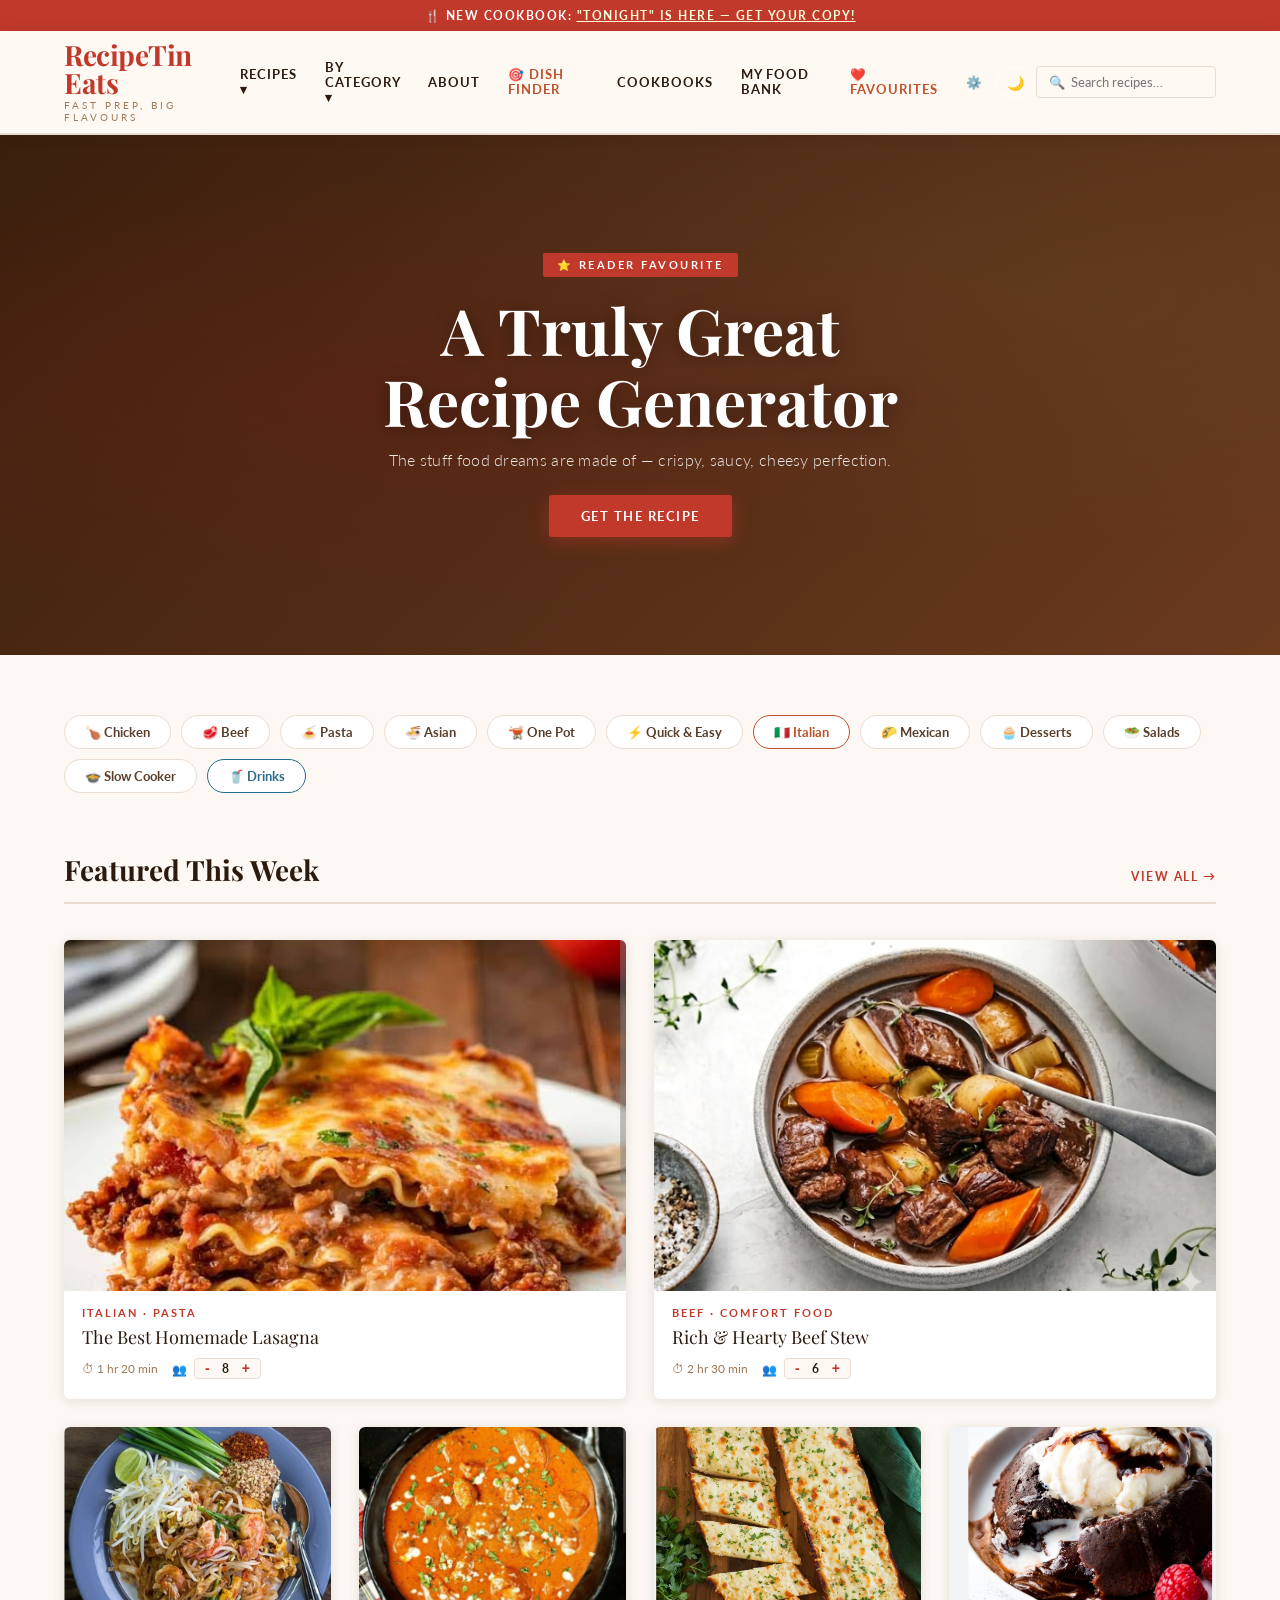
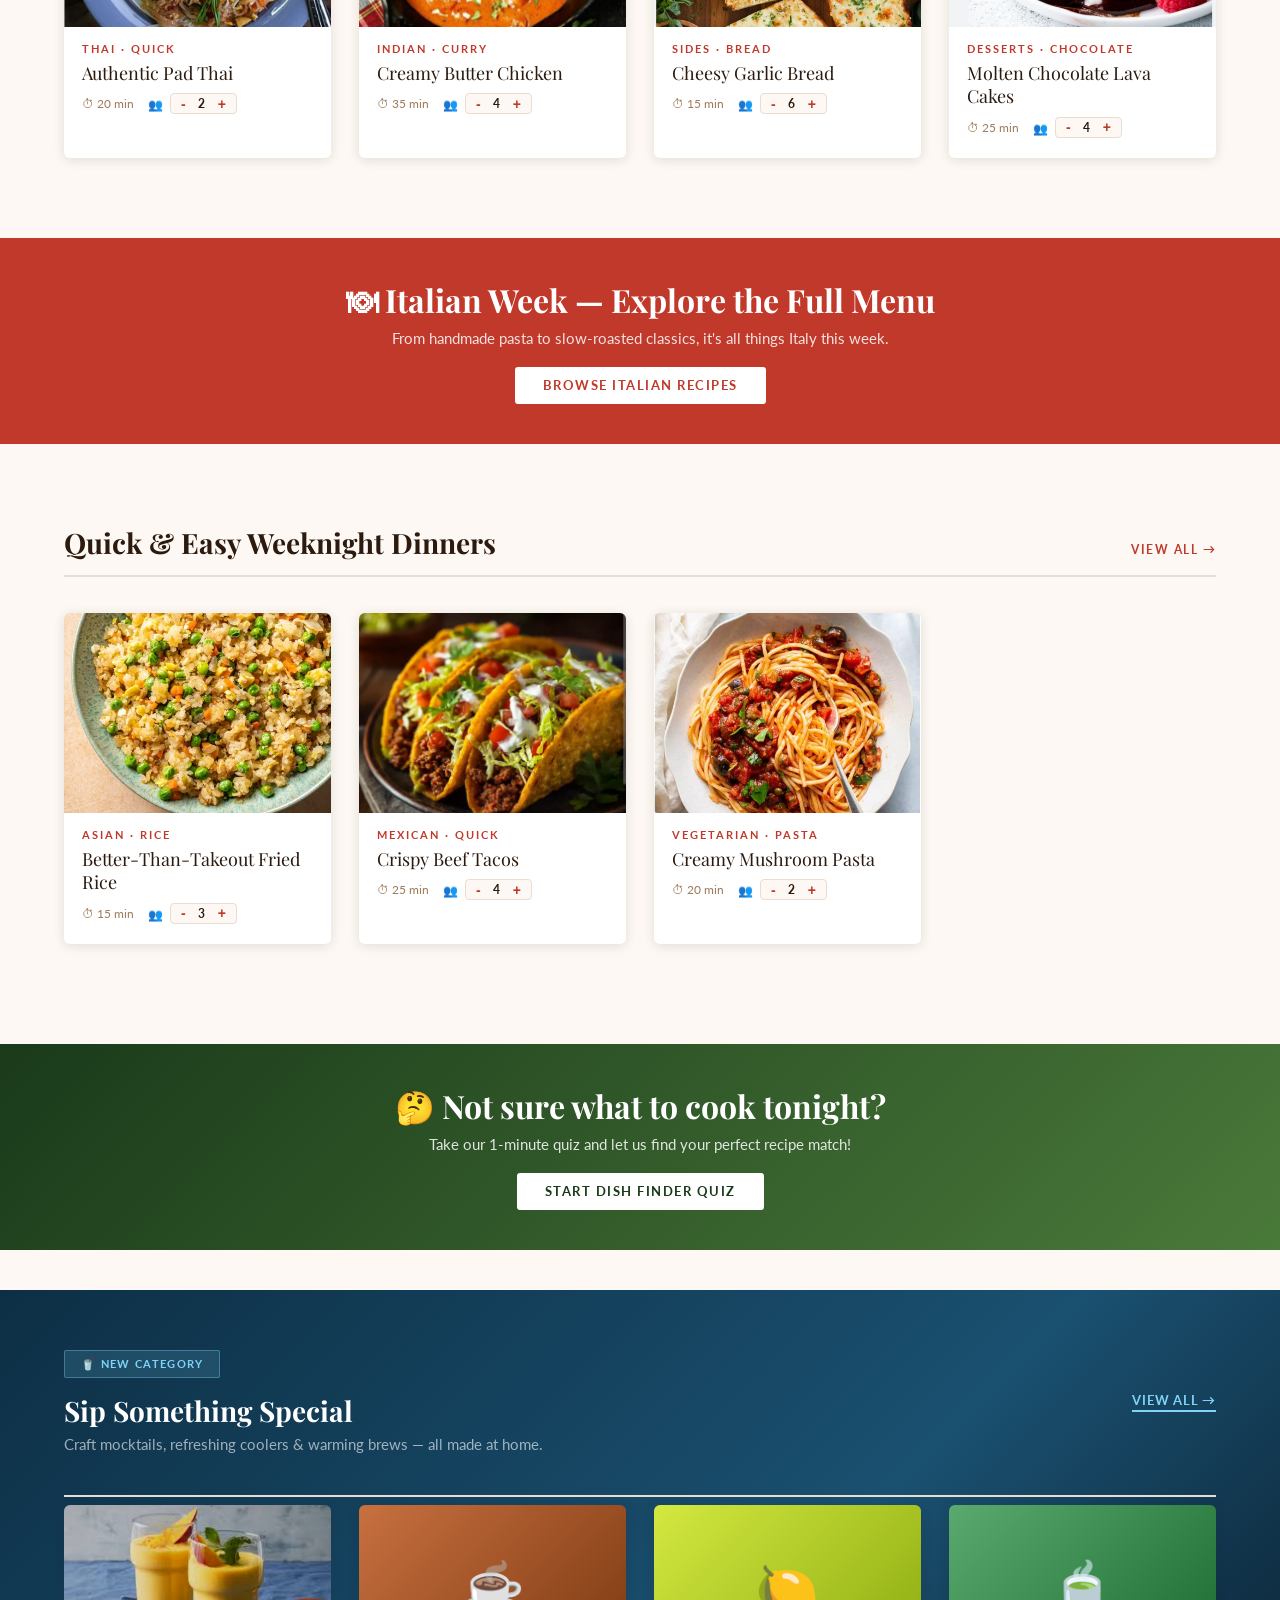
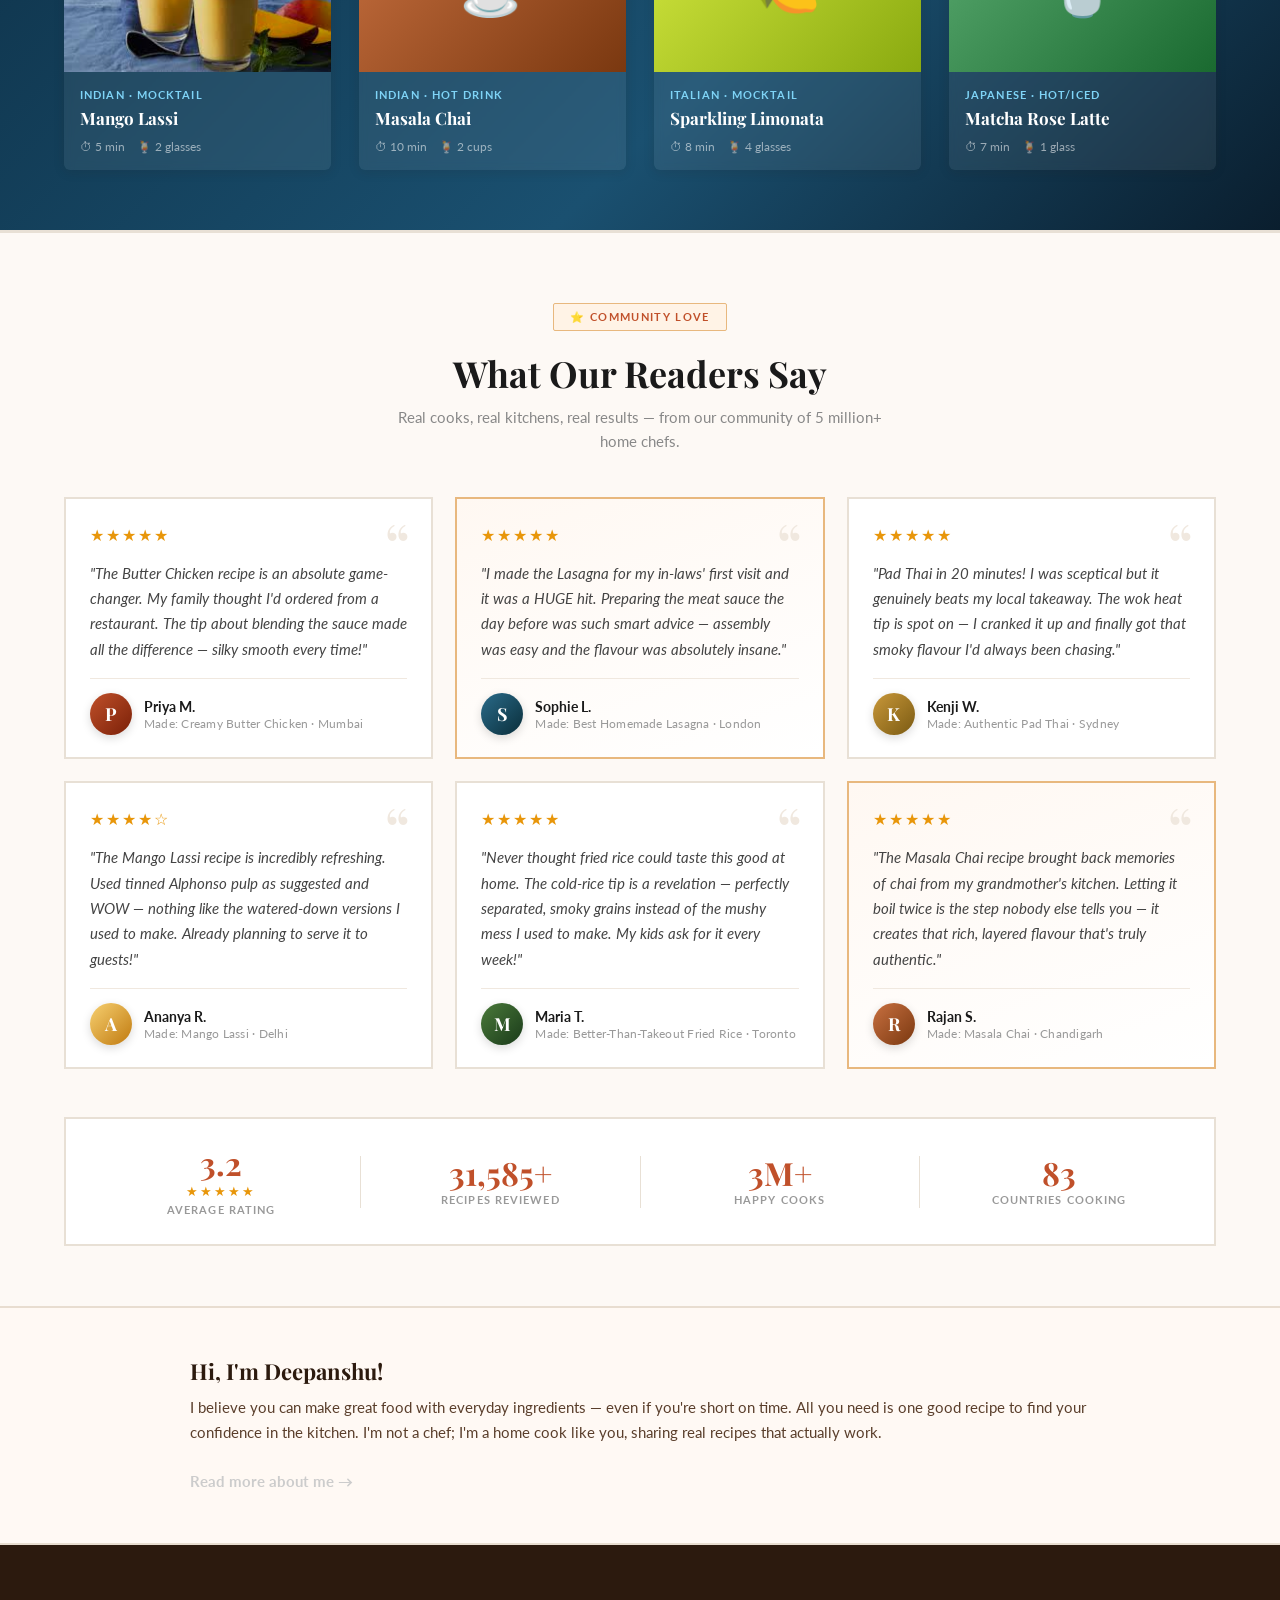
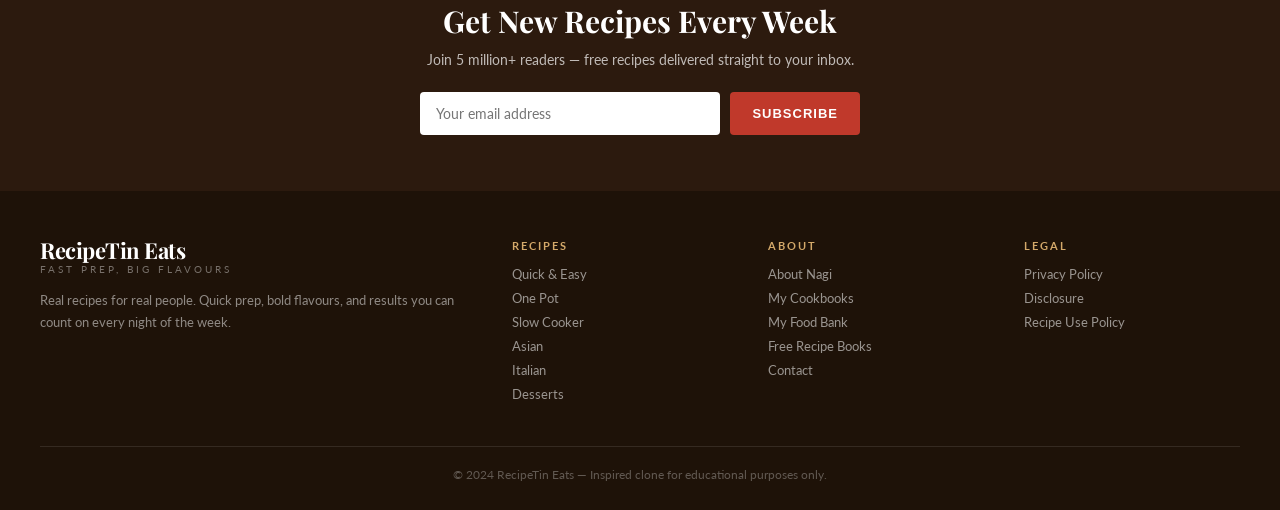
==== commit 561e99b4: "Update project structure and files" ====
--- a/frontend/index.html
+++ b/frontend/index.html
@@ -5,7 +5,9 @@
 <meta name="viewport" content="width=device-width, initial-scale=1.0">
 <title>RecipeTin Eats – Fast Prep, Big Flavours</title>
 <link href="https://fonts.googleapis.com/css2?family=Playfair+Display:ital,wght@0,400;0,700;1,400&family=Lato:wght@300;400;700&display=swap" rel="stylesheet">
-<link rel="stylesheet" href="style.css">
+<link rel="stylesheet" href="css/style.css">
+<!-- Reading Progress Bar -->
+<div id="reading-progress-bar" style="position:fixed;top:0;left:0;height:3px;width:0%;background:linear-gradient(90deg,#c0502a,#e8960a);z-index:9999;transition:width 0.1s linear;pointer-events:none;"></div>
 <style>
 .page { display: none; }
 .page.active { display: block; }
@@ -120,6 +122,120 @@
 .fb-stat:last-child { border-right:none; }
 .fb-stat .fb-num { font-family:'Playfair Display',serif; font-size:32px; font-weight:700; color:#c0502a; }
 .fb-stat .fb-label { font-size:11px; font-weight:700; letter-spacing:.1em; text-transform:uppercase; color:#999; margin-top:4px; }
+/* DARK MODE */
+body.dark-mode { background:#1a1612; color:#e8e0d5; }
+body.dark-mode header { background:#111; border-bottom-color:#333; }
+body.dark-mode .card { background:#231e1a; border-color:#3a3028; }
+body.dark-mode .card-title { color:#e8e0d5; }
+body.dark-mode .card-cat { color:#e89060; }
+body.dark-mode .card-meta { color:#aaa; }
+body.dark-mode .section-title { color:#e8e0d5; }
+body.dark-mode .viewall-header h1 { color:#e8e0d5; }
+body.dark-mode .viewall-inner { color:#e8e0d5; }
+body.dark-mode .recipe-page-inner { color:#e8e0d5; }
+body.dark-mode .recipe-meta-bar { background:#231e1a; border-color:#3a3028; }
+body.dark-mode .tip-box { background:#231e1a; border-color:#7a4a20; }
+body.dark-mode .name-card { background:#231e1a; border-color:#3a3028; }
+body.dark-mode .name-card-title { color:#e8e0d5; }
+body.dark-mode .reviews-section { background:#1f1a16; border-top-color:#3a3028; }
+body.dark-mode .review-card { background:#231e1a; border-color:#3a3028; }
+body.dark-mode .review-text { color:#ccc; }
+body.dark-mode .reviews-stats { background:#231e1a; border-color:#3a3028; }
+body.dark-mode .static-page-inner p { color:#ccc; }
+body.dark-mode .static-page-inner h1,.static-page-inner h2 { color:#e8e0d5; }
+body.dark-mode .cookbook-card { background:#231e1a; border-color:#3a3028; }
+body.dark-mode .cookbook-card h3 { color:#e8e0d5; }
+body.dark-mode .cookbook-card p { color:#ccc; }
+body.dark-mode .newsletter { background:#231e1a; }
+body.dark-mode footer { background:#111; border-top-color:#333; }
+body.dark-mode .footer-brand p { color:#aaa; }
+body.dark-mode .footer-col a { color:#bbb; }
+body.dark-mode .dropdown-menu { background:#1a1612; border-color:#3a3028; }
+body.dark-mode .dropdown-menu a:hover { background:#2a1e14; }
+body.dark-mode .pills { border-bottom-color:#3a3028; }
+body.dark-mode .pill { background:#231e1a; border-color:#3a3028; color:#ccc; }
+body.dark-mode .viewall-header p { color:#aaa; }
+body.dark-mode .about-strip { background:#231e1a; }
+body.dark-mode .about-text h3 { color:#e8e0d5; }
+body.dark-mode .about-text p, .about-text a { color:#ccc; }
+/* DARK MODE TOGGLE BTN */
+#dark-mode-btn { background:transparent; border:2px solid rgba(255,255,255,0.3); color:#fff; cursor:pointer; padding:5px 10px; border-radius:20px; font-size:14px; transition:all .2s; font-family:'Lato',sans-serif; }
+#dark-mode-btn:hover { background:rgba(255,255,255,0.15); }
+/* FAVOURITES */
+.fav-btn { background:transparent; border:none; cursor:pointer; font-size:22px; padding:4px 6px; transition:transform 0.2s; display:inline-block; }
+.fav-btn:hover { transform:scale(1.25); }
+.fav-btn.active { animation:heartPop 0.3s ease; }
+@keyframes heartPop { 0%{transform:scale(1)} 50%{transform:scale(1.5)} 100%{transform:scale(1)} }
+.recipe-fav-bar { display:flex; align-items:center; justify-content:space-between; margin:0 0 18px; }
+.share-btn { display:inline-flex; align-items:center; gap:6px; background:transparent; border:2px solid #c0502a; color:#c0502a; font-size:12px; font-weight:700; letter-spacing:.08em; text-transform:uppercase; padding:7px 16px; cursor:pointer; font-family:'Lato',sans-serif; transition:all .2s; }
+.share-btn:hover { background:#c0502a; color:#fff; }
+/* TOAST */
+#toast { position:fixed; bottom:30px; left:50%; transform:translateX(-50%) translateY(30px); background:#1a1a1a; color:#fff; padding:12px 26px; border-radius:4px; font-size:14px; font-weight:700; font-family:'Lato',sans-serif; opacity:0; transition:all 0.35s ease; z-index:9998; pointer-events:none; }
+#toast.show { opacity:1; transform:translateX(-50%) translateY(0); }
+/* FAVOURITES PAGE */
+#favourites .viewall-inner { } 
+.empty-favs { text-align:center; padding:60px 20px; color:#888; }
+.empty-favs .ef-emoji { font-size:64px; margin-bottom:16px; }
+.empty-favs p { font-size:17px; line-height:1.7; }
+/* SCROLL TO TOP */
+#scroll-top-btn { position:fixed; bottom:80px; right:30px; width:46px; height:46px; border-radius:50%; background:#c0502a; color:#fff; border:none; cursor:pointer; font-size:20px; display:flex; align-items:center; justify-content:center; opacity:0; transform:scale(0); transition:all 0.3s; z-index:999; box-shadow:0 4px 16px rgba(192,80,42,0.4); }
+#scroll-top-btn.visible { opacity:1; transform:scale(1); }
+#scroll-top-btn:hover { background:#a03e1e; transform:scale(1.1); }
+/* STAT COUNTER ANIMATION */
+.stat-number { transition:color 0.3s; }
+/* FLOATING HEART ON CARDS */
+.card-img-wrap { position: relative; }
+.floating-fav-btn { position: absolute; top: 12px; right: 12px; background: rgba(255,255,255,0.9); border: none; border-radius: 50%; width: 36px; height: 36px; display: flex; align-items: center; justify-content: center; font-size: 18px; cursor: pointer; transition: all 0.2s; z-index: 10; box-shadow: 0 4px 12px rgba(0,0,0,0.15); }
+.floating-fav-btn:hover { transform: scale(1.15); background: #fff; }
+.floating-fav-btn.active { color: #c0502a; }
+body.dark-mode .floating-fav-btn { background: rgba(35,30,26,0.9); color: #ccc; }
+body.dark-mode .floating-fav-btn.active { color: #e89060; }
+/* SETTINGS PAGE STYLES */
+.settings-header { margin-bottom: 40px; border-bottom: 2px solid #e8e0d5; padding-bottom: 20px; }
+.settings-header h1 { font-size: 32px; margin-bottom: 8px; }
+.settings-header p { color: #888; font-size: 16px; }
+.settings-grid { display: grid; grid-template-columns: repeat(auto-fit, minmax(340px, 1fr)); gap: 32px; margin-bottom: 48px; }
+.settings-section { background: #fff; border: 2px solid #e8e0d5; padding: 24px; transition: all 0.3s ease; }
+.settings-section:hover { border-color: #c0502a; box-shadow: 0 8px 24px rgba(192,80,42,0.05); }
+.settings-sec-title { font-family: 'Playfair Display', serif; font-size: 20px; font-weight: 700; margin-bottom: 20px; color: #1a1a1a; display: flex; align-items: center; gap: 10px; }
+.settings-group { display: flex; flex-direction: column; gap: 20px; }
+.settings-field { display: flex; flex-direction: column; gap: 8px; }
+.settings-field.row { flex-direction: row; justify-content: space-between; align-items: center; }
+.settings-field label { font-size: 13px; font-weight: 700; color: #c0502a; text-transform: uppercase; letter-spacing: 0.05em; }
+.field-label strong { display: block; font-size: 15px; color: #1a1a1a; }
+.field-label p { font-size: 12px; color: #888; margin-top: 2px; }
+.settings-input { padding: 12px 16px; border: 2px solid #e8e0d5; font-family: 'Lato', sans-serif; font-size: 15px; outline: none; transition: border-color 0.2s; }
+.settings-input:focus { border-color: #c0502a; }
+.settings-btn { background: #c0502a; color: #fff; border: none; padding: 12px 24px; font-weight: 700; text-transform: uppercase; letter-spacing: 0.08em; cursor: pointer; transition: all 0.2s; font-family: 'Lato', sans-serif; }
+.settings-btn:hover { background: #a03e1e; transform: translateY(-2px); }
+.settings-btn.secondary { background: transparent; border: 2px solid #ddd; color: #888; }
+.settings-btn.secondary:hover { background: #f5f5f5; border-color: #999; color: #666; }
+.segmented-control { display: flex; border: 2px solid #e8e0d5; background: #fafafa; }
+.segmented-control label { flex: 1; text-align: center; cursor: pointer; margin: 0; padding: 0; }
+.segmented-control input { display: none; }
+.segmented-control span { display: block; padding: 10px; font-size: 13px; font-weight: 700; color: #888; transition: all 0.2s; text-transform: none; letter-spacing: 0; }
+.segmented-control input:checked + span { background: #c0502a; color: #fff; }
+/* Toggle Switch */
+.toggle-wrap input[type="checkbox"] { appearance: none; width: 44px; height: 24px; background: #ddd; border-radius: 12px; position: relative; cursor: pointer; transition: background 0.3s; }
+.toggle-wrap input[type="checkbox"]:checked { background: #c0502a; }
+.toggle-wrap input[type="checkbox"]::before { content: ''; position: absolute; width: 18px; height: 18px; background: #fff; border-radius: 50%; top: 3px; left: 3px; transition: transform 0.3s; }
+.toggle-wrap input[type="checkbox"]:checked::before { transform: translateX(20px); }
+.settings-footer { text-align: center; border-top: 2px solid #e8e0d5; padding-top: 40px; }
+
+body.dark-mode .settings-section { background: #231e1a; border-color: #3a3028; }
+body.dark-mode .settings-sec-title { color: #e8e0d5; }
+body.dark-mode .field-label strong { color: #e8e0d5; }
+body.dark-mode .settings-input { background: #1a1612; border-color: #3a3028; color: #e8e0d5; }
+body.dark-mode .segmented-control { background: #1a1612; border-color: #3a3028; }
+body.dark-mode .segmented-control span { color: #aaa; }
+body.dark-mode .settings-btn.secondary { border-color: #3a3028; color: #aaa; }
+body.dark-mode .settings-header { border-bottom-color: #3a3028; }
+body.dark-mode .settings-footer { border-top-color: #3a3028; }
+
+/* Font Size Utility Classes */
+body.font-small { font-size: 14px; }
+body.font-medium { font-size: 16px; }
+body.font-large { font-size: 18px; }
 </style>
 </head>
 <body>
@@ -163,8 +279,10 @@
 <a onclick="showPage('quiz')" style="color:#c0502a;font-weight:700;">🎯 Dish Finder</a>
 <a onclick="showPage('cookbooks')">Cookbooks</a>
 <a onclick="showPage('foodbank')">My Food Bank</a>
-<a onclick="showPage('chefpicks')" style="color:#c0502a;font-weight:700;">👨‍🍳 Chef Picks</a>
+<a onclick="showPage('favourites')" style="color:#c0502a;font-weight:700;" id="fav-nav-link">❤️ Favourites <span id="fav-nav-count" style="display:none;background:#c0502a;color:#fff;border-radius:10px;padding:1px 6px;font-size:11px;">0</span></a>
+<a onclick="showPage('settings')" style="cursor:pointer" title="Settings">⚙️</a>
 </nav>
+<button id="dark-mode-btn" onclick="toggleDarkMode()" title="Toggle dark mode">🌙</button>
 <input id="search-input" class="header-search" type="search" placeholder="🔍  Search recipes…">
 </div>
 </header>
@@ -204,7 +322,7 @@
 <div class="featured-grid">
 <div class="card">
 <div class="card-img-wrap" onclick="showPage('lasagna')">
-<img class="card-img" src="../assets/lasanga.jpeg" alt="Lasagna" onerror="this.style.background='#d4a96a';this.removeAttribute('src')">
+<img class="card-img" src="../assets/images/lasanga.jpeg" alt="Lasagna" onerror="this.style.background='#d4a96a';this.removeAttribute('src')">
 </div>
 <div class="card-body">
 <div class="card-cat">Italian · Pasta</div>
@@ -214,7 +332,7 @@
 </div>
 <div class="card">
 <div class="card-img-wrap" onclick="showPage('beefstew')">
-<img class="card-img" src="../assets/brew.jpeg" alt="Beef Stew" onerror="this.style.background='#9e5c3a';this.removeAttribute('src')">
+<img class="card-img" src="../assets/images/brew.jpeg" alt="Beef Stew" onerror="this.style.background='#9e5c3a';this.removeAttribute('src')">
 </div>
 <div class="card-body">
 <div class="card-cat">Beef · Comfort Food</div>
@@ -226,7 +344,7 @@
 <div class="cards-grid">
 <div class="card">
 <div class="card-img-wrap" onclick="showPage('padthai')">
-<img class="card-img" src="../assets/thai.jpeg" alt="Pad Thai" onerror="this.style.background='#c9983a';this.removeAttribute('src')">
+<img class="card-img" src="../assets/images/thai.jpeg" alt="Pad Thai" onerror="this.style.background='#c9983a';this.removeAttribute('src')">
 </div>
 <div class="card-body">
 <div class="card-cat">Thai · Quick</div>
@@ -236,7 +354,7 @@
 </div>
 <div class="card">
 <div class="card-img-wrap" onclick="showPage('butterchicken')">
-<img class="card-img" src="../assets/butter.jpeg" alt="Butter Chicken" onerror="this.style.background='#c0663a';this.removeAttribute('src')">
+<img class="card-img" src="../assets/images/butter.jpeg" alt="Butter Chicken" onerror="this.style.background='#c0663a';this.removeAttribute('src')">
 </div>
 <div class="card-body">
 <div class="card-cat">Indian · Curry</div>
@@ -246,7 +364,7 @@
 </div>
 <div class="card">
 <div class="card-img-wrap" onclick="showPage('garlicbread')">
-<img class="card-img" src="../assets/garlic.jpeg" alt="Garlic Bread" onerror="this.style.background='#c4a96a';this.removeAttribute('src')">
+<img class="card-img" src="../assets/images/garlic.jpeg" alt="Garlic Bread" onerror="this.style.background='#c4a96a';this.removeAttribute('src')">
 </div>
 <div class="card-body">
 <div class="card-cat">Sides · Bread</div>
@@ -256,7 +374,7 @@
 </div>
 <div class="card">
 <div class="card-img-wrap" onclick="showPage('lavacake')">
-<img class="card-img" src="../assets/choco.jpeg" alt="Lava Cakes" onerror="this.style.background='#5d3a2b';this.removeAttribute('src')">
+<img class="card-img" src="../assets/images/choco.jpeg" alt="Lava Cakes" onerror="this.style.background='#5d3a2b';this.removeAttribute('src')">
 </div>
 <div class="card-body">
 <div class="card-cat">Desserts · Chocolate</div>
@@ -279,7 +397,7 @@
 <div class="cards-grid">
 <div class="card">
 <div class="card-img-wrap" onclick="showPage('friedrice')">
-<img class="card-img" src="../assets/fried.jpeg" alt="Fried Rice" onerror="this.style.background='#b8971f';this.removeAttribute('src')">
+<img class="card-img" src="../assets/images/fried.jpeg" alt="Fried Rice" onerror="this.style.background='#b8971f';this.removeAttribute('src')">
 </div>
 <div class="card-body">
 <div class="card-cat">Asian · Rice</div>
@@ -289,7 +407,7 @@
 </div>
 <div class="card">
 <div class="card-img-wrap" onclick="showPage('tacos')">
-<img class="card-img" src="../assets/tacos.jpeg" alt="Tacos" onerror="this.style.background='#c05c2b';this.removeAttribute('src')">
+<img class="card-img" src="../assets/images/tacos.jpeg" alt="Tacos" onerror="this.style.background='#c05c2b';this.removeAttribute('src')">
 </div>
 <div class="card-body">
 <div class="card-cat">Mexican · Quick</div>
@@ -299,7 +417,7 @@
 </div>
 <div class="card">
 <div class="card-img-wrap" onclick="showPage('mushroompasta')">
-<img class="card-img" src="../assets/pasta.jpeg" alt="Mushroom Pasta" onerror="this.style.background='#8d7a5a';this.removeAttribute('src')">
+<img class="card-img" src="../assets/images/pasta.jpeg" alt="Mushroom Pasta" onerror="this.style.background='#8d7a5a';this.removeAttribute('src')">
 </div>
 <div class="card-body">
 <div class="card-cat">Vegetarian · Pasta</div>
@@ -331,7 +449,7 @@
 <div class="cards-grid">
 <div class="card" onclick="showPage('mangoLassi')">
 <div class="drink-img-wrap">
-<img src="../assets/mango.jpeg" alt="Mango Lassi" onerror="this.parentElement.innerHTML='<div style=\'width:100%;aspect-ratio:16/10;background:linear-gradient(135deg,#f7d070,#e8a020);display:flex;align-items:center;justify-content:center;font-size:52px;\'>🥭</div>'">
+<img src="../assets/images/mango.jpeg" alt="Mango Lassi" onerror="this.parentElement.innerHTML='<div style=\'width:100%;aspect-ratio:16/10;background:linear-gradient(135deg,#f7d070,#e8a020);display:flex;align-items:center;justify-content:center;font-size:52px;\'>🥭</div>'">
 </div>
 <div class="card-body">
 <div class="card-cat">Indian · Mocktail</div>
@@ -513,22 +631,26 @@
 <div class="footer-bottom">© 2024 RecipeTin Eats — Inspired clone for educational purposes only.</div>
 </footer>
 </div>
-
-<!-- CHEF PICKS PAGE -->
-<div id="chefpicks" class="page">
+<!-- TOAST NOTIFICATION -->
+<div id="toast"></div>
+<!-- SCROLL TO TOP -->
+<button id="scroll-top-btn" onclick="window.scrollTo({top:0,behavior:'smooth'})" title="Back to top">↑</button>
+
+<!-- FAVOURITES PAGE -->
+<div id="favourites" class="page">
 <div class="viewall-inner">
-  <button class="back-btn" onclick="showPage('home')">← Back to Home</button>
-  <div class="viewall-header">
-    <h1>👨‍🍳 Chef's API Picks</h1>
-    <p>Search exclusive dishes directly from our FastAPI backend.</p>
-    <div style="margin-top:20px; display:flex; gap:10px; max-width:500px;">
-      <input type="text" id="chef-search-input" class="header-search" style="flex:1; width:100%; border-color:#c0502a;" placeholder="Search dishes by name or category..." oninput="performChefSearch()">
-      <button class="btn-hero" onclick="performChefSearch()" style="padding:10px 24px; box-shadow:none;">Search</button>
-    </div>
-  </div>
-  <div class="cards-grid" id="chef-search-results">
-    <p style="color:#888;">Type a search query and press Search.</p>
-  </div>
+<button class="back-btn" onclick="showPage('home')">← Back to Home</button>
+<div class="viewall-header">
+  <h1>❤️ My Favourites</h1>
+  <p id="favs-subtitle">Your saved recipes — all in one place.</p>
+</div>
+<div class="viewall-grid" id="favs-grid">
+  <!-- Populated by JS -->
+</div>
+<div id="favs-empty" class="empty-favs" style="display:none;">
+  <div class="ef-emoji">💔</div>
+  <p>You haven't saved any recipes yet.<br>Tap the <strong>❤️</strong> button on any recipe to save it here!</p>
+</div>
 </div>
 </div>
 
@@ -538,15 +660,15 @@
 <button class="back-btn" onclick="showPage('home')">← Back to Home</button>
 <div class="viewall-header"><h1>All Recipes</h1><p>15 delicious recipes — from quick weeknight dinners to weekend showstoppers.</p></div>
 <div class="viewall-grid">
-<div class="card" onclick="showPage('lasagna')" style="cursor:pointer"><div class="card-img-wrap"><img class="card-img" src="../assets/lasanga.jpeg" alt="Lasagna" onerror="this.style.background='#d4a96a';this.removeAttribute('src')"></div><div class="card-body"><div class="card-cat">Italian · Pasta</div><div class="card-title">The Best Homemade Lasagna</div><div class="card-meta"><span>⏱ 1 hr 20 min</span><span>👥 <span class="qty-controls"><button class="qty-btn" onclick="updateQty(this, -1, event)">-</button><span class="qty-val">8</span><button class="qty-btn" onclick="updateQty(this, 1, event)">+</button></span></span></div></div></div>
-<div class="card" onclick="showPage('beefstew')" style="cursor:pointer"><div class="card-img-wrap"><img class="card-img" src="../assets/brew.jpeg" alt="Beef Stew" onerror="this.style.background='#9e5c3a';this.removeAttribute('src')"></div><div class="card-body"><div class="card-cat">Beef · Comfort Food</div><div class="card-title">Rich & Hearty Beef Stew</div><div class="card-meta"><span>⏱ 2 hr 30 min</span><span>👥 <span class="qty-controls"><button class="qty-btn" onclick="updateQty(this, -1, event)">-</button><span class="qty-val">6</span><button class="qty-btn" onclick="updateQty(this, 1, event)">+</button></span></span></div></div></div>
-<div class="card" onclick="showPage('padthai')" style="cursor:pointer"><div class="card-img-wrap"><img class="card-img" src="../assets/thai.jpeg" alt="Pad Thai" onerror="this.style.background='#c9983a';this.removeAttribute('src')"></div><div class="card-body"><div class="card-cat">Thai · Quick</div><div class="card-title">Authentic Pad Thai</div><div class="card-meta"><span>⏱ 20 min</span><span>👥 <span class="qty-controls"><button class="qty-btn" onclick="updateQty(this, -1, event)">-</button><span class="qty-val">2</span><button class="qty-btn" onclick="updateQty(this, 1, event)">+</button></span></span></div></div></div>
-<div class="card" onclick="showPage('butterchicken')" style="cursor:pointer"><div class="card-img-wrap"><img class="card-img" src="../assets/butter.jpeg" alt="Butter Chicken" onerror="this.style.background='#c0663a';this.removeAttribute('src')"></div><div class="card-body"><div class="card-cat">Indian · Curry</div><div class="card-title">Creamy Butter Chicken</div><div class="card-meta"><span>⏱ 35 min</span><span>👥 <span class="qty-controls"><button class="qty-btn" onclick="updateQty(this, -1, event)">-</button><span class="qty-val">4</span><button class="qty-btn" onclick="updateQty(this, 1, event)">+</button></span></span></div></div></div>
-<div class="card" onclick="showPage('garlicbread')" style="cursor:pointer"><div class="card-img-wrap"><img class="card-img" src="../assets/garlic.jpeg" alt="Garlic Bread" onerror="this.style.background='#c4a96a';this.removeAttribute('src')"></div><div class="card-body"><div class="card-cat">Sides · Bread</div><div class="card-title">Cheesy Garlic Bread</div><div class="card-meta"><span>⏱ 15 min</span><span>👥 <span class="qty-controls"><button class="qty-btn" onclick="updateQty(this, -1, event)">-</button><span class="qty-val">6</span><button class="qty-btn" onclick="updateQty(this, 1, event)">+</button></span></span></div></div></div>
-<div class="card" onclick="showPage('lavacake')" style="cursor:pointer"><div class="card-img-wrap"><img class="card-img" src="../assets/choco.jpeg" alt="Lava Cakes" onerror="this.style.background='#5d3a2b';this.removeAttribute('src')"></div><div class="card-body"><div class="card-cat">Desserts · Chocolate</div><div class="card-title">Molten Chocolate Lava Cakes</div><div class="card-meta"><span>⏱ 25 min</span><span>👥 <span class="qty-controls"><button class="qty-btn" onclick="updateQty(this, -1, event)">-</button><span class="qty-val">4</span><button class="qty-btn" onclick="updateQty(this, 1, event)">+</button></span></span></div></div></div>
-<div class="card" onclick="showPage('friedrice')" style="cursor:pointer"><div class="card-img-wrap"><img class="card-img" src="../assets/fried.jpeg" alt="Fried Rice" onerror="this.style.background='#b8971f';this.removeAttribute('src')"></div><div class="card-body"><div class="card-cat">Asian · Rice</div><div class="card-title">Better-Than-Takeout Fried Rice</div><div class="card-meta"><span>⏱ 15 min</span><span>👥 <span class="qty-controls"><button class="qty-btn" onclick="updateQty(this, -1, event)">-</button><span class="qty-val">3</span><button class="qty-btn" onclick="updateQty(this, 1, event)">+</button></span></span></div></div></div>
-<div class="card" onclick="showPage('tacos')" style="cursor:pointer"><div class="card-img-wrap"><img class="card-img" src="../assets/tacos.jpeg" alt="Tacos" onerror="this.style.background='#c05c2b';this.removeAttribute('src')"></div><div class="card-body"><div class="card-cat">Mexican · Quick</div><div class="card-title">Crispy Beef Tacos</div><div class="card-meta"><span>⏱ 25 min</span><span>👥 <span class="qty-controls"><button class="qty-btn" onclick="updateQty(this, -1, event)">-</button><span class="qty-val">4</span><button class="qty-btn" onclick="updateQty(this, 1, event)">+</button></span></span></div></div></div>
-<div class="card" onclick="showPage('mushroompasta')" style="cursor:pointer"><div class="card-img-wrap"><img class="card-img" src="../assets/pasta.jpeg" alt="Mushroom Pasta" onerror="this.style.background='#8d7a5a';this.removeAttribute('src')"></div><div class="card-body"><div class="card-cat">Vegetarian · Pasta</div><div class="card-title">Creamy Mushroom Pasta</div><div class="card-meta"><span>⏱ 20 min</span><span>👥 <span class="qty-controls"><button class="qty-btn" onclick="updateQty(this, -1, event)">-</button><span class="qty-val">2</span><button class="qty-btn" onclick="updateQty(this, 1, event)">+</button></span></span></div></div></div>
+<div class="card" onclick="showPage('lasagna')" style="cursor:pointer"><div class="card-img-wrap"><img class="card-img" src="../assets/images/lasanga.jpeg" alt="Lasagna" onerror="this.style.background='#d4a96a';this.removeAttribute('src')"></div><div class="card-body"><div class="card-cat">Italian · Pasta</div><div class="card-title">The Best Homemade Lasagna</div><div class="card-meta"><span>⏱ 1 hr 20 min</span><span>👥 <span class="qty-controls"><button class="qty-btn" onclick="updateQty(this, -1, event)">-</button><span class="qty-val">8</span><button class="qty-btn" onclick="updateQty(this, 1, event)">+</button></span></span></div></div></div>
+<div class="card" onclick="showPage('beefstew')" style="cursor:pointer"><div class="card-img-wrap"><img class="card-img" src="../assets/images/brew.jpeg" alt="Beef Stew" onerror="this.style.background='#9e5c3a';this.removeAttribute('src')"></div><div class="card-body"><div class="card-cat">Beef · Comfort Food</div><div class="card-title">Rich & Hearty Beef Stew</div><div class="card-meta"><span>⏱ 2 hr 30 min</span><span>👥 <span class="qty-controls"><button class="qty-btn" onclick="updateQty(this, -1, event)">-</button><span class="qty-val">6</span><button class="qty-btn" onclick="updateQty(this, 1, event)">+</button></span></span></div></div></div>
+<div class="card" onclick="showPage('padthai')" style="cursor:pointer"><div class="card-img-wrap"><img class="card-img" src="../assets/images/thai.jpeg" alt="Pad Thai" onerror="this.style.background='#c9983a';this.removeAttribute('src')"></div><div class="card-body"><div class="card-cat">Thai · Quick</div><div class="card-title">Authentic Pad Thai</div><div class="card-meta"><span>⏱ 20 min</span><span>👥 <span class="qty-controls"><button class="qty-btn" onclick="updateQty(this, -1, event)">-</button><span class="qty-val">2</span><button class="qty-btn" onclick="updateQty(this, 1, event)">+</button></span></span></div></div></div>
+<div class="card" onclick="showPage('butterchicken')" style="cursor:pointer"><div class="card-img-wrap"><img class="card-img" src="../assets/images/butter.jpeg" alt="Butter Chicken" onerror="this.style.background='#c0663a';this.removeAttribute('src')"></div><div class="card-body"><div class="card-cat">Indian · Curry</div><div class="card-title">Creamy Butter Chicken</div><div class="card-meta"><span>⏱ 35 min</span><span>👥 <span class="qty-controls"><button class="qty-btn" onclick="updateQty(this, -1, event)">-</button><span class="qty-val">4</span><button class="qty-btn" onclick="updateQty(this, 1, event)">+</button></span></span></div></div></div>
+<div class="card" onclick="showPage('garlicbread')" style="cursor:pointer"><div class="card-img-wrap"><img class="card-img" src="../assets/images/garlic.jpeg" alt="Garlic Bread" onerror="this.style.background='#c4a96a';this.removeAttribute('src')"></div><div class="card-body"><div class="card-cat">Sides · Bread</div><div class="card-title">Cheesy Garlic Bread</div><div class="card-meta"><span>⏱ 15 min</span><span>👥 <span class="qty-controls"><button class="qty-btn" onclick="updateQty(this, -1, event)">-</button><span class="qty-val">6</span><button class="qty-btn" onclick="updateQty(this, 1, event)">+</button></span></span></div></div></div>
+<div class="card" onclick="showPage('lavacake')" style="cursor:pointer"><div class="card-img-wrap"><img class="card-img" src="../assets/images/choco.jpeg" alt="Lava Cakes" onerror="this.style.background='#5d3a2b';this.removeAttribute('src')"></div><div class="card-body"><div class="card-cat">Desserts · Chocolate</div><div class="card-title">Molten Chocolate Lava Cakes</div><div class="card-meta"><span>⏱ 25 min</span><span>👥 <span class="qty-controls"><button class="qty-btn" onclick="updateQty(this, -1, event)">-</button><span class="qty-val">4</span><button class="qty-btn" onclick="updateQty(this, 1, event)">+</button></span></span></div></div></div>
+<div class="card" onclick="showPage('friedrice')" style="cursor:pointer"><div class="card-img-wrap"><img class="card-img" src="../assets/images/fried.jpeg" alt="Fried Rice" onerror="this.style.background='#b8971f';this.removeAttribute('src')"></div><div class="card-body"><div class="card-cat">Asian · Rice</div><div class="card-title">Better-Than-Takeout Fried Rice</div><div class="card-meta"><span>⏱ 15 min</span><span>👥 <span class="qty-controls"><button class="qty-btn" onclick="updateQty(this, -1, event)">-</button><span class="qty-val">3</span><button class="qty-btn" onclick="updateQty(this, 1, event)">+</button></span></span></div></div></div>
+<div class="card" onclick="showPage('tacos')" style="cursor:pointer"><div class="card-img-wrap"><img class="card-img" src="../assets/images/tacos.jpeg" alt="Tacos" onerror="this.style.background='#c05c2b';this.removeAttribute('src')"></div><div class="card-body"><div class="card-cat">Mexican · Quick</div><div class="card-title">Crispy Beef Tacos</div><div class="card-meta"><span>⏱ 25 min</span><span>👥 <span class="qty-controls"><button class="qty-btn" onclick="updateQty(this, -1, event)">-</button><span class="qty-val">4</span><button class="qty-btn" onclick="updateQty(this, 1, event)">+</button></span></span></div></div></div>
+<div class="card" onclick="showPage('mushroompasta')" style="cursor:pointer"><div class="card-img-wrap"><img class="card-img" src="../assets/images/pasta.jpeg" alt="Mushroom Pasta" onerror="this.style.background='#8d7a5a';this.removeAttribute('src')"></div><div class="card-body"><div class="card-cat">Vegetarian · Pasta</div><div class="card-title">Creamy Mushroom Pasta</div><div class="card-meta"><span>⏱ 20 min</span><span>👥 <span class="qty-controls"><button class="qty-btn" onclick="updateQty(this, -1, event)">-</button><span class="qty-val">2</span><button class="qty-btn" onclick="updateQty(this, 1, event)">+</button></span></span></div></div></div>
 <div class="name-card"><div class="name-card-thumb" style="background:linear-gradient(135deg,#c0502a,#7a2008)">🍗</div><div class="name-card-body"><div class="name-card-cat">Indian · Curry</div><div class="name-card-title">Chicken Tikka Masala</div><div class="name-card-meta"><span>⏱ 45 min</span><span>👥 4</span></div><span class="coming-soon">Coming Soon</span></div></div>
 <div class="name-card"><div class="name-card-thumb" style="background:linear-gradient(135deg,#d4b483,#8a6a2a)">🍝</div><div class="name-card-body"><div class="name-card-cat">Italian · Pasta</div><div class="name-card-title">Spaghetti Carbonara</div><div class="name-card-meta"><span>⏱ 25 min</span><span>👥 2</span></div><span class="coming-soon">Coming Soon</span></div></div>
 <div class="name-card"><div class="name-card-thumb" style="background:linear-gradient(135deg,#8b3a2a,#3a1a08)">🥩</div><div class="name-card-body"><div class="name-card-cat">Korean · Beef</div><div class="name-card-title">Korean Beef Rice Bowl</div><div class="name-card-meta"><span>⏱ 20 min</span><span>👥 4</span></div><span class="coming-soon">Coming Soon</span></div></div>
@@ -563,10 +685,10 @@
   <button class="back-btn" onclick="showPage('home')">← Back to Home</button>
   <div class="viewall-header"><h1>🇮🇹 Italian Recipes</h1><p>From handmade pasta to slow-roasted classics — all things Italy.</p></div>
   <div class="viewall-grid">
-    <div class="card" onclick="showPage('lasagna')" style="cursor:pointer"><div class="card-img-wrap"><img class="card-img" src="../assets/lasanga.jpeg" alt="Lasagna" onerror="this.style.background='#d4a96a';this.removeAttribute('src')"></div><div class="card-body"><div class="card-cat">Italian · Pasta</div><div class="card-title">The Best Homemade Lasagna</div><div class="card-meta"><span>⏱ 1 hr 20 min</span><span>👥 8</span></div></div></div>
-    <div class="card" onclick="showPage('garlicbread')" style="cursor:pointer"><div class="card-img-wrap"><img class="card-img" src="../assets/garlic.jpeg" alt="Garlic Bread" onerror="this.style.background='#c4a96a';this.removeAttribute('src')"></div><div class="card-body"><div class="card-cat">Italian · Sides</div><div class="card-title">Cheesy Garlic Bread</div><div class="card-meta"><span>⏱ 15 min</span><span>👥 6</span></div></div></div>
-    <div class="card" onclick="showPage('mushroompasta')" style="cursor:pointer"><div class="card-img-wrap"><img class="card-img" src="../assets/pasta.jpeg" alt="Mushroom Pasta" onerror="this.style.background='#8d7a5a';this.removeAttribute('src')"></div><div class="card-body"><div class="card-cat">Italian · Vegetarian</div><div class="card-title">Creamy Mushroom Pasta</div><div class="card-meta"><span>⏱ 20 min</span><span>👥 2</span></div></div></div>
-    <div class="card" onclick="showPage('lavacake')" style="cursor:pointer"><div class="card-img-wrap"><img class="card-img" src="../assets/choco.jpeg" alt="Lava Cakes" onerror="this.style.background='#5d3a2b';this.removeAttribute('src')"></div><div class="card-body"><div class="card-cat">Italian · Dessert</div><div class="card-title">Molten Chocolate Lava Cakes</div><div class="card-meta"><span>⏱ 25 min</span><span>👥 4</span></div></div></div>
+    <div class="card" onclick="showPage('lasagna')" style="cursor:pointer"><div class="card-img-wrap"><img class="card-img" src="../assets/images/lasanga.jpeg" alt="Lasagna" onerror="this.style.background='#d4a96a';this.removeAttribute('src')"></div><div class="card-body"><div class="card-cat">Italian · Pasta</div><div class="card-title">The Best Homemade Lasagna</div><div class="card-meta"><span>⏱ 1 hr 20 min</span><span>👥 8</span></div></div></div>
+    <div class="card" onclick="showPage('garlicbread')" style="cursor:pointer"><div class="card-img-wrap"><img class="card-img" src="../assets/images/garlic.jpeg" alt="Garlic Bread" onerror="this.style.background='#c4a96a';this.removeAttribute('src')"></div><div class="card-body"><div class="card-cat">Italian · Sides</div><div class="card-title">Cheesy Garlic Bread</div><div class="card-meta"><span>⏱ 15 min</span><span>👥 6</span></div></div></div>
+    <div class="card" onclick="showPage('mushroompasta')" style="cursor:pointer"><div class="card-img-wrap"><img class="card-img" src="../assets/images/pasta.jpeg" alt="Mushroom Pasta" onerror="this.style.background='#8d7a5a';this.removeAttribute('src')"></div><div class="card-body"><div class="card-cat">Italian · Vegetarian</div><div class="card-title">Creamy Mushroom Pasta</div><div class="card-meta"><span>⏱ 20 min</span><span>👥 2</span></div></div></div>
+    <div class="card" onclick="showPage('lavacake')" style="cursor:pointer"><div class="card-img-wrap"><img class="card-img" src="../assets/images/choco.jpeg" alt="Lava Cakes" onerror="this.style.background='#5d3a2b';this.removeAttribute('src')"></div><div class="card-body"><div class="card-cat">Italian · Dessert</div><div class="card-title">Molten Chocolate Lava Cakes</div><div class="card-meta"><span>⏱ 25 min</span><span>👥 4</span></div></div></div>
     <div class="card" onclick="showPage('limonata')" style="cursor:pointer"><div class="card-img-wrap"><img class="card-img" src="https://images.unsplash.com/photo-1621263764928-df1444c5e859?w=600&q=80" alt="Sparkling Limonata"></div><div class="card-body"><div class="card-cat">Italian · Drinks</div><div class="card-title">Sparkling Limonata</div><div class="card-meta"><span>⏱ 8 min</span><span>🍹 4 glasses</span></div></div></div>
     <div class="name-card"><div class="name-card-thumb" style="background:linear-gradient(135deg,#d4b483,#8a6a2a)">🍝</div><div class="name-card-body"><div class="name-card-cat">Italian · Pasta</div><div class="name-card-title">Spaghetti Carbonara</div><div class="name-card-meta"><span>⏱ 25 min</span><span>👥 2</span></div><span class="coming-soon">Coming Soon</span></div></div>
     <div class="name-card"><div class="name-card-thumb" style="background:linear-gradient(135deg,#6a4a2a,#2a1a0a)">🧁</div><div class="name-card-body"><div class="name-card-cat">Italian · Dessert</div><div class="name-card-title">Classic Tiramisu</div><div class="name-card-meta"><span>⏱ 30 min</span><span>👥 8</span></div><span class="coming-soon">Coming Soon</span></div></div>
@@ -576,53 +698,53 @@
 
 <!-- CATEGORY PAGES -->
 <div id="cat-quickeasy" class="page"><div class="viewall-inner"><button class="back-btn" onclick="showPage('home')">← Back to Home</button><div class="viewall-header"><h1>⚡ Quick & Easy</h1><p>Delicious dinners on the table in 30 minutes or less.</p></div><div class="viewall-grid">
-<div class="card" onclick="showPage('friedrice')" style="cursor:pointer"><div class="card-img-wrap"><img class="card-img" src="../assets/fried.jpeg" alt="Fried Rice" onerror="this.style.background='#b8971f';this.removeAttribute('src')"></div><div class="card-body"><div class="card-cat">Asian · Rice</div><div class="card-title">Better-Than-Takeout Fried Rice</div><div class="card-meta"><span>⏱ 15 min</span><span>👥 3</span></div></div></div>
-<div class="card" onclick="showPage('padthai')" style="cursor:pointer"><div class="card-img-wrap"><img class="card-img" src="../assets/thai.jpeg" alt="Pad Thai" onerror="this.style.background='#c9983a';this.removeAttribute('src')"></div><div class="card-body"><div class="card-cat">Thai · Quick</div><div class="card-title">Authentic Pad Thai</div><div class="card-meta"><span>⏱ 20 min</span><span>👥 2</span></div></div></div>
-<div class="card" onclick="showPage('tacos')" style="cursor:pointer"><div class="card-img-wrap"><img class="card-img" src="../assets/tacos.jpeg" alt="Tacos" onerror="this.style.background='#c05c2b';this.removeAttribute('src')"></div><div class="card-body"><div class="card-cat">Mexican · Quick</div><div class="card-title">Crispy Beef Tacos</div><div class="card-meta"><span>⏱ 25 min</span><span>👥 4</span></div></div></div>
-<div class="card" onclick="showPage('mushroompasta')" style="cursor:pointer"><div class="card-img-wrap"><img class="card-img" src="../assets/pasta.jpeg" alt="Mushroom Pasta" onerror="this.style.background='#8d7a5a';this.removeAttribute('src')"></div><div class="card-body"><div class="card-cat">Vegetarian · Pasta</div><div class="card-title">Creamy Mushroom Pasta</div><div class="card-meta"><span>⏱ 20 min</span><span>👥 2</span></div></div></div>
-<div class="card" onclick="showPage('garlicbread')" style="cursor:pointer"><div class="card-img-wrap"><img class="card-img" src="../assets/garlic.jpeg" alt="Garlic Bread" onerror="this.style.background='#c4a96a';this.removeAttribute('src')"></div><div class="card-body"><div class="card-cat">Sides · Bread</div><div class="card-title">Cheesy Garlic Bread</div><div class="card-meta"><span>⏱ 15 min</span><span>👥 6</span></div></div></div>
-<div class="card" onclick="showPage('butterchicken')" style="cursor:pointer"><div class="card-img-wrap"><img class="card-img" src="../assets/butter.jpeg" alt="Butter Chicken" onerror="this.style.background='#c0663a';this.removeAttribute('src')"></div><div class="card-body"><div class="card-cat">Indian · Curry</div><div class="card-title">Creamy Butter Chicken</div><div class="card-meta"><span>⏱ 35 min</span><span>👥 4</span></div></div></div>
+<div class="card" onclick="showPage('friedrice')" style="cursor:pointer"><div class="card-img-wrap"><img class="card-img" src="../assets/images/fried.jpeg" alt="Fried Rice" onerror="this.style.background='#b8971f';this.removeAttribute('src')"></div><div class="card-body"><div class="card-cat">Asian · Rice</div><div class="card-title">Better-Than-Takeout Fried Rice</div><div class="card-meta"><span>⏱ 15 min</span><span>👥 3</span></div></div></div>
+<div class="card" onclick="showPage('padthai')" style="cursor:pointer"><div class="card-img-wrap"><img class="card-img" src="../assets/images/thai.jpeg" alt="Pad Thai" onerror="this.style.background='#c9983a';this.removeAttribute('src')"></div><div class="card-body"><div class="card-cat">Thai · Quick</div><div class="card-title">Authentic Pad Thai</div><div class="card-meta"><span>⏱ 20 min</span><span>👥 2</span></div></div></div>
+<div class="card" onclick="showPage('tacos')" style="cursor:pointer"><div class="card-img-wrap"><img class="card-img" src="../assets/images/tacos.jpeg" alt="Tacos" onerror="this.style.background='#c05c2b';this.removeAttribute('src')"></div><div class="card-body"><div class="card-cat">Mexican · Quick</div><div class="card-title">Crispy Beef Tacos</div><div class="card-meta"><span>⏱ 25 min</span><span>👥 4</span></div></div></div>
+<div class="card" onclick="showPage('mushroompasta')" style="cursor:pointer"><div class="card-img-wrap"><img class="card-img" src="../assets/images/pasta.jpeg" alt="Mushroom Pasta" onerror="this.style.background='#8d7a5a';this.removeAttribute('src')"></div><div class="card-body"><div class="card-cat">Vegetarian · Pasta</div><div class="card-title">Creamy Mushroom Pasta</div><div class="card-meta"><span>⏱ 20 min</span><span>👥 2</span></div></div></div>
+<div class="card" onclick="showPage('garlicbread')" style="cursor:pointer"><div class="card-img-wrap"><img class="card-img" src="../assets/images/garlic.jpeg" alt="Garlic Bread" onerror="this.style.background='#c4a96a';this.removeAttribute('src')"></div><div class="card-body"><div class="card-cat">Sides · Bread</div><div class="card-title">Cheesy Garlic Bread</div><div class="card-meta"><span>⏱ 15 min</span><span>👥 6</span></div></div></div>
+<div class="card" onclick="showPage('butterchicken')" style="cursor:pointer"><div class="card-img-wrap"><img class="card-img" src="../assets/images/butter.jpeg" alt="Butter Chicken" onerror="this.style.background='#c0663a';this.removeAttribute('src')"></div><div class="card-body"><div class="card-cat">Indian · Curry</div><div class="card-title">Creamy Butter Chicken</div><div class="card-meta"><span>⏱ 35 min</span><span>👥 4</span></div></div></div>
 </div></div></div>
 
 <div id="cat-chicken" class="page"><div class="viewall-inner"><button class="back-btn" onclick="showPage('home')">← Back to Home</button><div class="viewall-header"><h1>🍗 Chicken Recipes</h1><p>From weeknight stir-fries to slow-roasted showstoppers.</p></div><div class="viewall-grid">
-<div class="card" onclick="showPage('butterchicken')" style="cursor:pointer"><div class="card-img-wrap"><img class="card-img" src="../assets/butter.jpeg" alt="Butter Chicken" onerror="this.style.background='#c0663a';this.removeAttribute('src')"></div><div class="card-body"><div class="card-cat">Indian · Curry</div><div class="card-title">Creamy Butter Chicken</div><div class="card-meta"><span>⏱ 35 min</span><span>👥 4</span></div></div></div>
+<div class="card" onclick="showPage('butterchicken')" style="cursor:pointer"><div class="card-img-wrap"><img class="card-img" src="../assets/images/butter.jpeg" alt="Butter Chicken" onerror="this.style.background='#c0663a';this.removeAttribute('src')"></div><div class="card-body"><div class="card-cat">Indian · Curry</div><div class="card-title">Creamy Butter Chicken</div><div class="card-meta"><span>⏱ 35 min</span><span>👥 4</span></div></div></div>
 <div class="name-card"><div class="name-card-thumb" style="background:linear-gradient(135deg,#c0502a,#7a2008)">🍗</div><div class="name-card-body"><div class="name-card-cat">Indian · Curry</div><div class="name-card-title">Chicken Tikka Masala</div><div class="name-card-meta"><span>⏱ 45 min</span><span>👥 4</span></div><span class="coming-soon">Coming Soon</span></div></div>
 </div></div></div>
 
 <div id="cat-beef" class="page"><div class="viewall-inner"><button class="back-btn" onclick="showPage('home')">← Back to Home</button><div class="viewall-header"><h1>🥩 Beef Recipes</h1><p>Bold, hearty, and deeply satisfying beef dishes.</p></div><div class="viewall-grid">
-<div class="card" onclick="showPage('beefstew')" style="cursor:pointer"><div class="card-img-wrap"><img class="card-img" src="../assets/brew.jpeg" alt="Beef Stew" onerror="this.style.background='#9e5c3a';this.removeAttribute('src')"></div><div class="card-body"><div class="card-cat">Beef · Comfort Food</div><div class="card-title">Rich & Hearty Beef Stew</div><div class="card-meta"><span>⏱ 2 hr 30 min</span><span>👥 6</span></div></div></div>
-<div class="card" onclick="showPage('tacos')" style="cursor:pointer"><div class="card-img-wrap"><img class="card-img" src="../assets/tacos.jpeg" alt="Tacos" onerror="this.style.background='#c05c2b';this.removeAttribute('src')"></div><div class="card-body"><div class="card-cat">Mexican · Quick</div><div class="card-title">Crispy Beef Tacos</div><div class="card-meta"><span>⏱ 25 min</span><span>👥 4</span></div></div></div>
+<div class="card" onclick="showPage('beefstew')" style="cursor:pointer"><div class="card-img-wrap"><img class="card-img" src="../assets/images/brew.jpeg" alt="Beef Stew" onerror="this.style.background='#9e5c3a';this.removeAttribute('src')"></div><div class="card-body"><div class="card-cat">Beef · Comfort Food</div><div class="card-title">Rich & Hearty Beef Stew</div><div class="card-meta"><span>⏱ 2 hr 30 min</span><span>👥 6</span></div></div></div>
+<div class="card" onclick="showPage('tacos')" style="cursor:pointer"><div class="card-img-wrap"><img class="card-img" src="../assets/images/tacos.jpeg" alt="Tacos" onerror="this.style.background='#c05c2b';this.removeAttribute('src')"></div><div class="card-body"><div class="card-cat">Mexican · Quick</div><div class="card-title">Crispy Beef Tacos</div><div class="card-meta"><span>⏱ 25 min</span><span>👥 4</span></div></div></div>
 <div class="name-card"><div class="name-card-thumb" style="background:linear-gradient(135deg,#8b3a2a,#3a1a08)">🥩</div><div class="name-card-body"><div class="name-card-cat">Korean · Beef</div><div class="name-card-title">Korean Beef Rice Bowl</div><div class="name-card-meta"><span>⏱ 20 min</span><span>👥 4</span></div><span class="coming-soon">Coming Soon</span></div></div>
 </div></div></div>
 
 <div id="cat-pasta" class="page"><div class="viewall-inner"><button class="back-btn" onclick="showPage('home')">← Back to Home</button><div class="viewall-header"><h1>🍝 Pasta Recipes</h1><p>From creamy weeknight pasta to classic Italian sauces.</p></div><div class="viewall-grid">
-<div class="card" onclick="showPage('lasagna')" style="cursor:pointer"><div class="card-img-wrap"><img class="card-img" src="../assets/lasanga.jpeg" alt="Lasagna" onerror="this.style.background='#d4a96a';this.removeAttribute('src')"></div><div class="card-body"><div class="card-cat">Italian · Pasta</div><div class="card-title">The Best Homemade Lasagna</div><div class="card-meta"><span>⏱ 1 hr 20 min</span><span>👥 8</span></div></div></div>
-<div class="card" onclick="showPage('mushroompasta')" style="cursor:pointer"><div class="card-img-wrap"><img class="card-img" src="../assets/pasta.jpeg" alt="Mushroom Pasta" onerror="this.style.background='#8d7a5a';this.removeAttribute('src')"></div><div class="card-body"><div class="card-cat">Vegetarian · Pasta</div><div class="card-title">Creamy Mushroom Pasta</div><div class="card-meta"><span>⏱ 20 min</span><span>👥 2</span></div></div></div>
+<div class="card" onclick="showPage('lasagna')" style="cursor:pointer"><div class="card-img-wrap"><img class="card-img" src="../assets/images/lasanga.jpeg" alt="Lasagna" onerror="this.style.background='#d4a96a';this.removeAttribute('src')"></div><div class="card-body"><div class="card-cat">Italian · Pasta</div><div class="card-title">The Best Homemade Lasagna</div><div class="card-meta"><span>⏱ 1 hr 20 min</span><span>👥 8</span></div></div></div>
+<div class="card" onclick="showPage('mushroompasta')" style="cursor:pointer"><div class="card-img-wrap"><img class="card-img" src="../assets/images/pasta.jpeg" alt="Mushroom Pasta" onerror="this.style.background='#8d7a5a';this.removeAttribute('src')"></div><div class="card-body"><div class="card-cat">Vegetarian · Pasta</div><div class="card-title">Creamy Mushroom Pasta</div><div class="card-meta"><span>⏱ 20 min</span><span>👥 2</span></div></div></div>
 <div class="name-card"><div class="name-card-thumb" style="background:linear-gradient(135deg,#d4b483,#8a6a2a)">🍝</div><div class="name-card-body"><div class="name-card-cat">Italian · Pasta</div><div class="name-card-title">Spaghetti Carbonara</div><div class="name-card-meta"><span>⏱ 25 min</span><span>👥 2</span></div><span class="coming-soon">Coming Soon</span></div></div>
 </div></div></div>
 
 <div id="cat-asian" class="page"><div class="viewall-inner"><button class="back-btn" onclick="showPage('home')">← Back to Home</button><div class="viewall-header"><h1>🍜 Asian Recipes</h1><p>Bold flavours from across Asia — wok-fired and fragrant.</p></div><div class="viewall-grid">
-<div class="card" onclick="showPage('padthai')" style="cursor:pointer"><div class="card-img-wrap"><img class="card-img" src="../assets/thai.jpeg" alt="Pad Thai" onerror="this.style.background='#c9983a';this.removeAttribute('src')"></div><div class="card-body"><div class="card-cat">Thai · Quick</div><div class="card-title">Authentic Pad Thai</div><div class="card-meta"><span>⏱ 20 min</span><span>👥 2</span></div></div></div>
-<div class="card" onclick="showPage('butterchicken')" style="cursor:pointer"><div class="card-img-wrap"><img class="card-img" src="../assets/butter.jpeg" alt="Butter Chicken" onerror="this.style.background='#c0663a';this.removeAttribute('src')"></div><div class="card-body"><div class="card-cat">Indian · Curry</div><div class="card-title">Creamy Butter Chicken</div><div class="card-meta"><span>⏱ 35 min</span><span>👥 4</span></div></div></div>
-<div class="card" onclick="showPage('friedrice')" style="cursor:pointer"><div class="card-img-wrap"><img class="card-img" src="../assets/fried.jpeg" alt="Fried Rice" onerror="this.style.background='#b8971f';this.removeAttribute('src')"></div><div class="card-body"><div class="card-cat">Asian · Rice</div><div class="card-title">Better-Than-Takeout Fried Rice</div><div class="card-meta"><span>⏱ 15 min</span><span>👥 3</span></div></div></div>
+<div class="card" onclick="showPage('padthai')" style="cursor:pointer"><div class="card-img-wrap"><img class="card-img" src="../assets/images/thai.jpeg" alt="Pad Thai" onerror="this.style.background='#c9983a';this.removeAttribute('src')"></div><div class="card-body"><div class="card-cat">Thai · Quick</div><div class="card-title">Authentic Pad Thai</div><div class="card-meta"><span>⏱ 20 min</span><span>👥 2</span></div></div></div>
+<div class="card" onclick="showPage('butterchicken')" style="cursor:pointer"><div class="card-img-wrap"><img class="card-img" src="../assets/images/butter.jpeg" alt="Butter Chicken" onerror="this.style.background='#c0663a';this.removeAttribute('src')"></div><div class="card-body"><div class="card-cat">Indian · Curry</div><div class="card-title">Creamy Butter Chicken</div><div class="card-meta"><span>⏱ 35 min</span><span>👥 4</span></div></div></div>
+<div class="card" onclick="showPage('friedrice')" style="cursor:pointer"><div class="card-img-wrap"><img class="card-img" src="../assets/images/fried.jpeg" alt="Fried Rice" onerror="this.style.background='#b8971f';this.removeAttribute('src')"></div><div class="card-body"><div class="card-cat">Asian · Rice</div><div class="card-title">Better-Than-Takeout Fried Rice</div><div class="card-meta"><span>⏱ 15 min</span><span>👥 3</span></div></div></div>
 </div></div></div>
 
 <div id="cat-mexican" class="page"><div class="viewall-inner"><button class="back-btn" onclick="showPage('home')">← Back to Home</button><div class="viewall-header"><h1>🌮 Mexican Recipes</h1><p>Fiesta-worthy flavours made fresh at home.</p></div><div class="viewall-grid">
-<div class="card" onclick="showPage('tacos')" style="cursor:pointer"><div class="card-img-wrap"><img class="card-img" src="../assets/tacos.jpeg" alt="Tacos" onerror="this.style.background='#c05c2b';this.removeAttribute('src')"></div><div class="card-body"><div class="card-cat">Mexican · Quick</div><div class="card-title">Crispy Beef Tacos</div><div class="card-meta"><span>⏱ 25 min</span><span>👥 4</span></div></div></div>
+<div class="card" onclick="showPage('tacos')" style="cursor:pointer"><div class="card-img-wrap"><img class="card-img" src="../assets/images/tacos.jpeg" alt="Tacos" onerror="this.style.background='#c05c2b';this.removeAttribute('src')"></div><div class="card-body"><div class="card-cat">Mexican · Quick</div><div class="card-title">Crispy Beef Tacos</div><div class="card-meta"><span>⏱ 25 min</span><span>👥 4</span></div></div></div>
 </div></div></div>
 
 <div id="cat-desserts" class="page"><div class="viewall-inner"><button class="back-btn" onclick="showPage('home')">← Back to Home</button><div class="viewall-header"><h1>🧁 Desserts</h1><p>Sweet endings to every perfect meal.</p></div><div class="viewall-grid">
-<div class="card" onclick="showPage('lavacake')" style="cursor:pointer"><div class="card-img-wrap"><img class="card-img" src="../assets/choco.jpeg" alt="Lava Cakes" onerror="this.style.background='#5d3a2b';this.removeAttribute('src')"></div><div class="card-body"><div class="card-cat">Desserts · Chocolate</div><div class="card-title">Molten Chocolate Lava Cakes</div><div class="card-meta"><span>⏱ 25 min</span><span>👥 4</span></div></div></div>
+<div class="card" onclick="showPage('lavacake')" style="cursor:pointer"><div class="card-img-wrap"><img class="card-img" src="../assets/images/choco.jpeg" alt="Lava Cakes" onerror="this.style.background='#5d3a2b';this.removeAttribute('src')"></div><div class="card-body"><div class="card-cat">Desserts · Chocolate</div><div class="card-title">Molten Chocolate Lava Cakes</div><div class="card-meta"><span>⏱ 25 min</span><span>👥 4</span></div></div></div>
 <div class="name-card"><div class="name-card-thumb" style="background:linear-gradient(135deg,#6a4a2a,#2a1a0a)">🧁</div><div class="name-card-body"><div class="name-card-cat">Italian · Dessert</div><div class="name-card-title">Classic Tiramisu</div><div class="name-card-meta"><span>⏱ 30 min</span><span>👥 8</span></div><span class="coming-soon">Coming Soon</span></div></div>
 </div></div></div>
 
 <div id="cat-soups" class="page"><div class="viewall-inner"><button class="back-btn" onclick="showPage('home')">← Back to Home</button><div class="viewall-header"><h1>🍲 Soups & Stews</h1><p>Warming bowls for cold nights and cozy weekends.</p></div><div class="viewall-grid">
-<div class="card" onclick="showPage('beefstew')" style="cursor:pointer"><div class="card-img-wrap"><img class="card-img" src="../assets/brew.jpeg" alt="Beef Stew" onerror="this.style.background='#9e5c3a';this.removeAttribute('src')"></div><div class="card-body"><div class="card-cat">Beef · Comfort Food</div><div class="card-title">Rich & Hearty Beef Stew</div><div class="card-meta"><span>⏱ 2 hr 30 min</span><span>👥 6</span></div></div></div>
+<div class="card" onclick="showPage('beefstew')" style="cursor:pointer"><div class="card-img-wrap"><img class="card-img" src="../assets/images/brew.jpeg" alt="Beef Stew" onerror="this.style.background='#9e5c3a';this.removeAttribute('src')"></div><div class="card-body"><div class="card-cat">Beef · Comfort Food</div><div class="card-title">Rich & Hearty Beef Stew</div><div class="card-meta"><span>⏱ 2 hr 30 min</span><span>👥 6</span></div></div></div>
 </div></div></div>
 
 <div id="cat-onepot" class="page"><div class="viewall-inner"><button class="back-btn" onclick="showPage('home')">← Back to Home</button><div class="viewall-header"><h1>🫕 One Pot / One Pan</h1><p>All the flavour, minimal washing up.</p></div><div class="viewall-grid">
-<div class="card" onclick="showPage('beefstew')" style="cursor:pointer"><div class="card-img-wrap"><img class="card-img" src="../assets/brew.jpeg" alt="Beef Stew" onerror="this.style.background='#9e5c3a';this.removeAttribute('src')"></div><div class="card-body"><div class="card-cat">Beef · Comfort Food</div><div class="card-title">Rich & Hearty Beef Stew</div><div class="card-meta"><span>⏱ 2 hr 30 min</span><span>👥 6</span></div></div></div>
-<div class="card" onclick="showPage('friedrice')" style="cursor:pointer"><div class="card-img-wrap"><img class="card-img" src="../assets/fried.jpeg" alt="Fried Rice" onerror="this.style.background='#b8971f';this.removeAttribute('src')"></div><div class="card-body"><div class="card-cat">Asian · Rice</div><div class="card-title">Better-Than-Takeout Fried Rice</div><div class="card-meta"><span>⏱ 15 min</span><span>👥 3</span></div></div></div>
+<div class="card" onclick="showPage('beefstew')" style="cursor:pointer"><div class="card-img-wrap"><img class="card-img" src="../assets/images/brew.jpeg" alt="Beef Stew" onerror="this.style.background='#9e5c3a';this.removeAttribute('src')"></div><div class="card-body"><div class="card-cat">Beef · Comfort Food</div><div class="card-title">Rich & Hearty Beef Stew</div><div class="card-meta"><span>⏱ 2 hr 30 min</span><span>👥 6</span></div></div></div>
+<div class="card" onclick="showPage('friedrice')" style="cursor:pointer"><div class="card-img-wrap"><img class="card-img" src="../assets/images/fried.jpeg" alt="Fried Rice" onerror="this.style.background='#b8971f';this.removeAttribute('src')"></div><div class="card-body"><div class="card-cat">Asian · Rice</div><div class="card-title">Better-Than-Takeout Fried Rice</div><div class="card-meta"><span>⏱ 15 min</span><span>👥 3</span></div></div></div>
 </div></div></div>
 
 <div id="cat-slowcooker" class="page"><div class="viewall-inner"><button class="back-btn" onclick="showPage('home')">← Back to Home</button><div class="viewall-header"><h1>🍲 Slow Cooker</h1><p>Set it, forget it, come home to something incredible.</p></div><div class="viewall-grid">
@@ -634,7 +756,7 @@
 </div></div></div>
 
 <div id="cat-vegetarian" class="page"><div class="viewall-inner"><button class="back-btn" onclick="showPage('home')">← Back to Home</button><div class="viewall-header"><h1>🥗 Vegetarian</h1><p>Meatless meals that are anything but boring.</p></div><div class="viewall-grid">
-<div class="card" onclick="showPage('mushroompasta')" style="cursor:pointer"><div class="card-img-wrap"><img class="card-img" src="../assets/pasta.jpeg" alt="Mushroom Pasta" onerror="this.style.background='#8d7a5a';this.removeAttribute('src')"></div><div class="card-body"><div class="card-cat">Vegetarian · Pasta</div><div class="card-title">Creamy Mushroom Pasta</div><div class="card-meta"><span>⏱ 20 min</span><span>👥 2</span></div></div></div>
+<div class="card" onclick="showPage('mushroompasta')" style="cursor:pointer"><div class="card-img-wrap"><img class="card-img" src="../assets/images/pasta.jpeg" alt="Mushroom Pasta" onerror="this.style.background='#8d7a5a';this.removeAttribute('src')"></div><div class="card-body"><div class="card-cat">Vegetarian · Pasta</div><div class="card-title">Creamy Mushroom Pasta</div><div class="card-meta"><span>⏱ 20 min</span><span>👥 2</span></div></div></div>
 <div class="name-card"><div class="name-card-thumb" style="background:linear-gradient(135deg,#4a7a3a,#1a3a1a)">🥗</div><div class="name-card-body"><div class="name-card-cat">Greek · Salad</div><div class="name-card-title">Classic Greek Salad</div><div class="name-card-meta"><span>⏱ 10 min</span><span>👥 4</span></div><span class="coming-soon">Coming Soon</span></div></div>
 </div></div></div>
 
@@ -643,7 +765,7 @@
 </div></div></div>
 
 <div id="cat-glutenfree" class="page"><div class="viewall-inner"><button class="back-btn" onclick="showPage('home')">← Back to Home</button><div class="viewall-header"><h1>🌾 Gluten Free</h1><p>All the flavour, none of the gluten.</p></div><div class="viewall-grid">
-<div class="card" onclick="showPage('butterchicken')" style="cursor:pointer"><div class="card-img-wrap"><img class="card-img" src="../assets/butter.jpeg" alt="Butter Chicken" onerror="this.style.background='#c0663a';this.removeAttribute('src')"></div><div class="card-body"><div class="card-cat">Indian · Curry</div><div class="card-title">Creamy Butter Chicken</div><div class="card-meta"><span>⏱ 35 min</span><span>👥 4</span></div></div></div>
+<div class="card" onclick="showPage('butterchicken')" style="cursor:pointer"><div class="card-img-wrap"><img class="card-img" src="../assets/images/butter.jpeg" alt="Butter Chicken" onerror="this.style.background='#c0663a';this.removeAttribute('src')"></div><div class="card-body"><div class="card-cat">Indian · Curry</div><div class="card-title">Creamy Butter Chicken</div><div class="card-meta"><span>⏱ 35 min</span><span>👥 4</span></div></div></div>
 </div></div></div>
 
 <div id="cat-salads" class="page"><div class="viewall-inner"><button class="back-btn" onclick="showPage('home')">← Back to Home</button><div class="viewall-header"><h1>🥗 Salads</h1><p>Fresh, vibrant, and actually satisfying.</p></div><div class="viewall-grid">
@@ -715,7 +837,7 @@
 <div id="lasagna" class="page">
 <div class="recipe-page-inner">
 <button class="back-btn" onclick="showPage('italian')">← Back to Italian Recipes</button>
-<img src="../assets/lasanga.jpeg" class="recipe-hero-img" alt="Lasagna" onerror="this.style.background='linear-gradient(135deg,#c8783a,#7a3a12)';this.removeAttribute('src')">
+<img src="../assets/images/lasanga.jpeg" class="recipe-hero-img" alt="Lasagna" onerror="this.style.background='linear-gradient(135deg,#c8783a,#7a3a12)';this.removeAttribute('src')">
 <div class="recipe-content">
 <h1>The Best Homemade Lasagna</h1>
 <div class="recipe-meta-bar">
@@ -752,7 +874,7 @@
 <p>Leftovers keep in the fridge for up to 4 days. Freeze tightly wrapped for up to 3 months. Thaw overnight in the fridge before reheating.</p>
 <h2>Video Tutorial</h2>
 <div class="video-container">
-<iframe width="100%" height="450" mute src="../assets/lasanga.mp4" title="The Best Homemade Lasagna Tutorial" frameborder="0" allow="accelerometer; autoplay; clipboard-write; encrypted-media; gyroscope; picture-in-picture" allowfullscreen></iframe>
+<iframe width="100%" height="450" mute src="../assets/videos/lasanga.mp4" title="The Best Homemade Lasagna Tutorial" frameborder="0" allow="accelerometer; autoplay; clipboard-write; encrypted-media; gyroscope; picture-in-picture" allowfullscreen></iframe>
 <p style="margin-top:12px;font-size:13px;color:#999;">Add video URL in the iframe src attribute above</p>
 </div>
 </div>
@@ -763,7 +885,7 @@
 <div id="beefstew" class="page">
 <div class="recipe-page-inner">
 <button class="back-btn" onclick="showPage('viewall')">← Back to All Recipes</button>
-<img src="../assets/brew.jpeg" class="recipe-hero-img" alt="Beef Stew" onerror="this.style.background='linear-gradient(135deg,#7a3a12,#3a1a08)';this.removeAttribute('src')">
+<img src="../assets/images/brew.jpeg" class="recipe-hero-img" alt="Beef Stew" onerror="this.style.background='linear-gradient(135deg,#7a3a12,#3a1a08)';this.removeAttribute('src')">
 <div class="recipe-content">
 <h1>Rich & Hearty Beef Stew</h1>
 <div class="recipe-meta-bar">
@@ -797,7 +919,7 @@
 <p>Keeps in the fridge 4–5 days and tastes even better the next day. Freeze up to 3 months.</p>
 <h2>Video Tutorial</h2>
 <div class="video-container">
-<iframe width="100%" height="450" mute src="../assets/brew.mp4" title="Rich & Hearty Beef Stew Tutorial" frameborder="0" allow="accelerometer; autoplay; clipboard-write; encrypted-media; gyroscope; picture-in-picture" allowfullscreen></iframe>
+<iframe width="100%" height="450" mute src="../assets/videos/brew.mp4" title="Rich & Hearty Beef Stew Tutorial" frameborder="0" allow="accelerometer; autoplay; clipboard-write; encrypted-media; gyroscope; picture-in-picture" allowfullscreen></iframe>
 <p style="margin-top:12px;font-size:13px;color:#999;">Add video URL in the iframe src attribute above</p>
 </div>
 </div>
@@ -808,7 +930,7 @@
 <div id="padthai" class="page">
 <div class="recipe-page-inner">
 <button class="back-btn" onclick="showPage('viewall')">← Back to All Recipes</button>
-<img src="../assets/thai.jpeg" class="recipe-hero-img" alt="Pad Thai" onerror="this.style.background='linear-gradient(135deg,#c9983a,#7a5a12)';this.removeAttribute('src')">
+<img src="../assets/images/thai.jpeg" class="recipe-hero-img" alt="Pad Thai" onerror="this.style.background='linear-gradient(135deg,#c9983a,#7a5a12)';this.removeAttribute('src')">
 <div class="recipe-content">
 <h1>Authentic Pad Thai</h1>
 <div class="recipe-meta-bar">
@@ -842,7 +964,7 @@
 <p>Best eaten fresh. Leftovers keep 2 days. Reheat in a hot pan with a splash of water.</p>
 <h2>Video Tutorial</h2>
 <div class="video-container">
-<iframe width="100%" height="450" mute src="../assets/thai.mp4" title="Authentic Pad Thai Tutorial" frameborder="0" allow="accelerometer; autoplay; clipboard-write; encrypted-media; gyroscope; picture-in-picture" allowfullscreen></iframe>
+<iframe width="100%" height="450" mute src="../assets/videos/thai.mp4" title="Authentic Pad Thai Tutorial" frameborder="0" allow="accelerometer; autoplay; clipboard-write; encrypted-media; gyroscope; picture-in-picture" allowfullscreen></iframe>
 <p style="margin-top:12px;font-size:13px;color:#999;">Add video URL in the iframe src attribute above</p>
 </div>
 </div>
@@ -853,7 +975,7 @@
 <div id="butterchicken" class="page">
 <div class="recipe-page-inner">
 <button class="back-btn" onclick="showPage('viewall')">← Back to All Recipes</button>
-<img src="../assets/butter.jpeg" class="recipe-hero-img" alt="Butter Chicken" onerror="this.style.background='linear-gradient(135deg,#c0663a,#7a2a08)';this.removeAttribute('src')">
+<img src="../assets/images/butter.jpeg" class="recipe-hero-img" alt="Butter Chicken" onerror="this.style.background='linear-gradient(135deg,#c0663a,#7a2a08)';this.removeAttribute('src')">
 <div class="recipe-content">
 <h1>Creamy Butter Chicken</h1>
 <div class="recipe-meta-bar">
@@ -884,7 +1006,7 @@
 <p>Fridge 4 days. Freeze 3 months. Flavour deepens overnight — great for meal prep.</p>
 <h2>Video Tutorial</h2>
 <div class="video-container">
-<iframe width="100%" height="450" mute src="../assets/Butter.mp4" title="Creamy Butter Chicken Tutorial" frameborder="0" allow="accelerometer; autoplay; clipboard-write; encrypted-media; gyroscope; picture-in-picture" allowfullscreen></iframe>
+<iframe width="100%" height="450" mute src="../assets/videos/Butter.mp4" title="Creamy Butter Chicken Tutorial" frameborder="0" allow="accelerometer; autoplay; clipboard-write; encrypted-media; gyroscope; picture-in-picture" allowfullscreen></iframe>
 <p style="margin-top:12px;font-size:13px;color:#999;">Add video URL in the iframe src attribute above</p>
 </div>
 </div>
@@ -895,7 +1017,7 @@
 <div id="garlicbread" class="page">
 <div class="recipe-page-inner">
 <button class="back-btn" onclick="showPage('italian')">← Back to Italian Recipes</button>
-<img src="../assets/garlic.jpeg" class="recipe-hero-img" alt="Garlic Bread" onerror="this.style.background='linear-gradient(135deg,#c4a96a,#8a6a2a)';this.removeAttribute('src')">
+<img src="../assets/images/garlic.jpeg" class="recipe-hero-img" alt="Garlic Bread" onerror="this.style.background='linear-gradient(135deg,#c4a96a,#8a6a2a)';this.removeAttribute('src')">
 <div class="recipe-content">
 <h1>Cheesy Garlic Bread</h1>
 <div class="recipe-meta-bar">
@@ -930,7 +1052,7 @@
 <div id="lavacake" class="page">
 <div class="recipe-page-inner">
 <button class="back-btn" onclick="showPage('italian')">← Back to Italian Recipes</button>
-<img src="../assets/choco.jpeg" class="recipe-hero-img" alt="Lava Cakes" onerror="this.style.background='linear-gradient(135deg,#5d3a2b,#1a0a05)';this.removeAttribute('src')">
+<img src="../assets/images/choco.jpeg" class="recipe-hero-img" alt="Lava Cakes" onerror="this.style.background='linear-gradient(135deg,#5d3a2b,#1a0a05)';this.removeAttribute('src')">
 <div class="recipe-content">
 <h1>Molten Chocolate Lava Cakes</h1>
 <div class="recipe-meta-bar">
@@ -962,7 +1084,7 @@
 <p>Fill ramekins and refrigerate up to 24 hours. Add 2 extra minutes if baking from cold.</p>
 <h2>Video Tutorial</h2>
 <div class="video-container">
-<iframe width="100%" height="450" mute src="../assets/choco.mp4" title="Molten Chocolate Lava Cakes Tutorial" frameborder="0" allow="accelerometer; autoplay; clipboard-write; encrypted-media; gyroscope; picture-in-picture" allowfullscreen></iframe>
+<iframe width="100%" height="450" mute src="../assets/videos/choco.mp4" title="Molten Chocolate Lava Cakes Tutorial" frameborder="0" allow="accelerometer; autoplay; clipboard-write; encrypted-media; gyroscope; picture-in-picture" allowfullscreen></iframe>
 <p style="margin-top:12px;font-size:13px;color:#999;">Add video URL in the iframe src attribute above</p>
 </div>
 </div>
@@ -973,7 +1095,7 @@
 <div id="friedrice" class="page">
 <div class="recipe-page-inner">
 <button class="back-btn" onclick="showPage('viewall')">← Back to All Recipes</button>
-<img src="../assets/fried.jpeg" class="recipe-hero-img" alt="Fried Rice" onerror="this.style.background='linear-gradient(135deg,#b8971f,#6a5a10)';this.removeAttribute('src')">
+<img src="../assets/images/fried.jpeg" class="recipe-hero-img" alt="Fried Rice" onerror="this.style.background='linear-gradient(135deg,#b8971f,#6a5a10)';this.removeAttribute('src')">
 <div class="recipe-content">
 <h1>Better-Than-Takeout Fried Rice</h1>
 <div class="recipe-meta-bar">
@@ -1005,7 +1127,7 @@
 <p>Fridge 3 days. Freeze 1 month. Reheat in hot pan with a splash of water.</p>
 <h2>Video Tutorial</h2>
 <div class="video-container">
-<iframe width="100%" height="450" mute src="../assets/fried rice.mp4" title="Better-Than-Takeout Fried Rice Tutorial" frameborder="0" allow="accelerometer; autoplay; clipboard-write; encrypted-media; gyroscope; picture-in-picture" allowfullscreen></iframe>
+<iframe width="100%" height="450" mute src="../assets/videos/fried rice.mp4" title="Better-Than-Takeout Fried Rice Tutorial" frameborder="0" allow="accelerometer; autoplay; clipboard-write; encrypted-media; gyroscope; picture-in-picture" allowfullscreen></iframe>
 <p style="margin-top:12px;font-size:13px;color:#999;">Add video URL in the iframe src attribute above</p>
 </div>
 </div>
@@ -1016,7 +1138,7 @@
 <div id="tacos" class="page">
 <div class="recipe-page-inner">
 <button class="back-btn" onclick="showPage('viewall')">← Back to All Recipes</button>
-<img src="../assets/tacos.jpeg" class="recipe-hero-img" alt="Tacos" onerror="this.style.background='linear-gradient(135deg,#c05c2b,#6a2a08)';this.removeAttribute('src')">
+<img src="../assets/images/tacos.jpeg" class="recipe-hero-img" alt="Tacos" onerror="this.style.background='linear-gradient(135deg,#c05c2b,#6a2a08)';this.removeAttribute('src')">
 <div class="recipe-content">
 <h1>Crispy Beef Tacos</h1>
 <div class="recipe-meta-bar">
@@ -1052,7 +1174,7 @@
 <div id="mushroompasta" class="page">
 <div class="recipe-page-inner">
 <button class="back-btn" onclick="showPage('italian')">← Back to Italian Recipes</button>
-<img src="../assets/pasta.jpeg" class="recipe-hero-img" alt="Mushroom Pasta" onerror="this.style.background='linear-gradient(135deg,#8d7a5a,#3a2a1a)';this.removeAttribute('src')">
+<img src="../assets/images/pasta.jpeg" class="recipe-hero-img" alt="Mushroom Pasta" onerror="this.style.background='linear-gradient(135deg,#8d7a5a,#3a2a1a)';this.removeAttribute('src')">
 <div class="recipe-content">
 <h1>Creamy Mushroom Pasta</h1>
 <div class="recipe-meta-bar">
@@ -1088,7 +1210,7 @@
 <div id="mangoLassi" class="page">
 <div class="recipe-page-inner">
 <button class="back-btn drinks-back" onclick="showPage('home')">← Back to Home</button>
-<img src="../assets/mango.jpeg" class="recipe-hero-img" alt="Mango Lassi" onerror="this.style.background='linear-gradient(135deg,#f7d070,#e8a020)';this.removeAttribute('src')">
+<img src="../assets/images/mango.jpeg" class="recipe-hero-img" alt="Mango Lassi" onerror="this.style.background='linear-gradient(135deg,#f7d070,#e8a020)';this.removeAttribute('src')">
 <div class="recipe-content">
 <h1>Mango Lassi</h1>
 <div class="recipe-meta-bar drinks-meta">
@@ -1163,7 +1285,7 @@
 <p>Best made fresh. Refrigerate brewed chai up to 2 days and reheat gently on the stovetop — do not microwave.</p>
 <h2>Video Tutorial</h2>
 <div class="video-container">
-<iframe width="100%" height="450" mute src="../assets/Chai.mp4" title="Masala Chai Tutorial" frameborder="0" allow="accelerometer; autoplay; clipboard-write; encrypted-media; gyroscope; picture-in-picture" allowfullscreen></iframe>
+<iframe width="100%" height="450" mute src="../assets/videos/Chai.mp4" title="Masala Chai Tutorial" frameborder="0" allow="accelerometer; autoplay; clipboard-write; encrypted-media; gyroscope; picture-in-picture" allowfullscreen></iframe>
 <p style="margin-top:12px;font-size:13px;color:#999;">Add video URL in the iframe src attribute above</p>
 </div>
 </div>
@@ -1205,7 +1327,7 @@
 <p>The lemon-syrup base keeps in the fridge up to 5 days. Only add sparkling water just before serving.</p>
 <h2>Video Tutorial</h2>
 <div class="video-container">
-<iframe width="100%" height="450" mute src="../assets/limonta.mp4" title="Sparkling Limonata Tutorial" frameborder="0" allow="accelerometer; autoplay; clipboard-write; encrypted-media; gyroscope; picture-in-picture" allowfullscreen></iframe>
+<iframe width="100%" height="450" mute src="../assets/videos/limonta.mp4" title="Sparkling Limonata Tutorial" frameborder="0" allow="accelerometer; autoplay; clipboard-write; encrypted-media; gyroscope; picture-in-picture" allowfullscreen></iframe>
 <p style="margin-top:12px;font-size:13px;color:#999;">Add video URL in the iframe src attribute above</p>
 </div>
 </div>
@@ -1285,6 +1407,107 @@
   </div>
 </div>
 
-<script src="index.js"></script>
+<!-- SETTINGS PAGE -->
+<div id="settings" class="page">
+  <div class="static-page-inner" style="max-width: 800px;">
+    <button class="back-btn" onclick="showPage('home')">← Back to Home</button>
+    <div class="settings-header">
+      <h1>⚙️ Settings</h1>
+      <p>Customise your cooking experience and manage your account.</p>
+    </div>
+
+    <div class="settings-grid">
+      <!-- Account Section -->
+      <div class="settings-section">
+        <h2 class="settings-sec-title">👤 Account Profile</h2>
+        <div class="settings-group">
+          <div class="settings-field">
+            <label>Display Name</label>
+            <input type="text" id="set-name" placeholder="Enter your name" class="settings-input">
+          </div>
+          <div class="settings-field">
+            <label>Email Address</label>
+            <input type="email" id="set-email" placeholder="your@email.com" class="settings-input">
+          </div>
+          <button class="settings-btn" onclick="saveAccountSettings()">Save Profile</button>
+        </div>
+      </div>
+
+      <!-- Appearance Section -->
+      <div class="settings-section">
+        <h2 class="settings-sec-title">🎨 Appearance</h2>
+        <div class="settings-group">
+          <div class="settings-field row">
+            <div class="field-label">
+              <strong>Dark Mode</strong>
+              <p>Switch between light and dark themes</p>
+            </div>
+            <div class="toggle-wrap">
+              <input type="checkbox" id="set-dark-mode" onchange="toggleDarkMode()">
+            </div>
+          </div>
+          <div class="settings-field">
+            <label>Font Size</label>
+            <div class="segmented-control">
+              <label><input type="radio" name="font-size" value="small" onchange="updateFontSize('small')"> <span>Small</span></label>
+              <label><input type="radio" name="font-size" value="medium" checked onchange="updateFontSize('medium')"> <span>Medium</span></label>
+              <label><input type="radio" name="font-size" value="large" onchange="updateFontSize('large')"> <span>Large</span></label>
+            </div>
+          </div>
+        </div>
+      </div>
+
+      <!-- Cooking Preferences -->
+      <div class="settings-section">
+        <h2 class="settings-sec-title">🥘 Cooking Preferences</h2>
+        <div class="settings-group">
+          <div class="settings-field">
+            <label>Measurement System</label>
+            <div class="segmented-control">
+              <label><input type="radio" name="units" value="metric" checked onchange="updateUnits('metric')"> <span>Metric (g, ml)</span></label>
+              <label><input type="radio" name="units" value="imperial" onchange="updateUnits('imperial')"> <span>Imperial (oz, lb)</span></label>
+            </div>
+          </div>
+          <div class="settings-field">
+            <label>Default Servings</label>
+            <input type="number" id="set-servings" value="4" min="1" max="20" class="settings-input">
+          </div>
+        </div>
+      </div>
+
+      <!-- Notifications -->
+      <div class="settings-section">
+        <h2 class="settings-sec-title">🔔 Notifications</h2>
+        <div class="settings-group">
+          <div class="settings-field row">
+            <div class="field-label">
+              <strong>Email Newsletter</strong>
+              <p>Weekly recipes and cooking tips</p>
+            </div>
+            <div class="toggle-wrap">
+              <input type="checkbox" id="set-nl" checked>
+            </div>
+          </div>
+          <div class="settings-field row">
+            <div class="field-label">
+              <strong>Cooking Reminders</strong>
+              <p>Alerts for your saved recipes</p>
+            </div>
+            <div class="toggle-wrap">
+              <input type="checkbox" id="set-reminders">
+            </div>
+          </div>
+        </div>
+      </div>
+    </div>
+
+    <div class="settings-footer">
+      <button class="settings-btn secondary" onclick="resetSettings()">Restore Defaults</button>
+      <p style="margin-top: 20px; font-size: 12px; color: #999;">RecipeTin Eats v2.4.0 • Built for Food Lovers</p>
+    </div>
+  </div>
+</div>
+
+<script src="js/index.js"></script>
 </body>
 </html>
--- a/frontend/css/style.css
+++ b/frontend/css/style.css
@@ -0,0 +1,720 @@
+:root {
+  --cream: #fdf8f3;
+  --warm-white: #fff9f4;
+  --rust: #c0392b;
+  --rust-light: #e74c3c;
+  --rust-dark: #922b21;
+  --olive: #6b7c4e;
+  --brown: #5d4037;
+  --tan: #d4a96a;
+  --text-dark: #2c1a0e;
+  --text-mid: #5a3e2b;
+  --text-light: #9e7b5a;
+  --border: #e8ddd0;
+  --shadow: rgba(44,26,14,0.12);
+}
+
+* { margin:0; padding:0; box-sizing:border-box; }
+
+body {
+  font-family: 'Lato', sans-serif;
+  background: var(--cream);
+  color: var(--text-dark);
+  overflow-x: hidden;
+}
+
+/* ── TOP BAR ── */
+.topbar {
+  background: var(--rust);
+  color: #fff;
+  text-align: center;
+  font-size: 12px;
+  letter-spacing: 1.5px;
+  text-transform: uppercase;
+  padding: 8px 20px;
+  font-weight: 700;
+}
+.topbar a { color: #ffd; text-decoration: underline; }
+
+/* ── HEADER ── */
+header {
+  background: var(--warm-white);
+  border-bottom: 2px solid var(--border);
+  position: sticky;
+  top: 0;
+  z-index: 100;
+  box-shadow: 0 2px 12px var(--shadow);
+}
+.header-inner {
+  max-width: 1200px;
+  margin: 0 auto;
+  display: flex;
+  align-items: center;
+  justify-content: space-between;
+  padding: 0 24px;
+}
+.logo {
+  text-decoration: none;
+  display: flex;
+  flex-direction: column;
+  align-items: center;
+  padding: 10px 0;
+}
+.logo-text {
+  font-family: 'Playfair Display', serif;
+  font-size: 28px;
+  font-weight: 700;
+  color: var(--rust);
+  letter-spacing: -0.5px;
+  line-height: 1;
+}
+.logo-sub {
+  font-size: 10px;
+  letter-spacing: 3px;
+  text-transform: uppercase;
+  color: var(--text-light);
+  margin-top: 2px;
+}
+
+nav { display: flex; gap: 4px; align-items: center; }
+
+nav > a,
+.dropdown > a {
+  font-size: 12.5px;
+  font-weight: 700;
+  text-transform: uppercase;
+  letter-spacing: 1px;
+  color: var(--text-dark);
+  text-decoration: none;
+  padding: 20px 12px;
+  display: block;
+  transition: color 0.2s;
+}
+nav > a:hover,
+.dropdown:hover > a { color: var(--rust); }
+
+.dropdown { position: relative; }
+
+.dropdown-menu {
+  display: none;
+  position: absolute;
+  top: 100%;
+  left: 0;
+  background: #fff;
+  border: 1px solid var(--border);
+  box-shadow: 0 8px 24px var(--shadow);
+  min-width: 200px;
+  z-index: 200;
+  padding: 8px 0;
+}
+.dropdown:hover .dropdown-menu { display: block; }
+
+.dropdown-menu a {
+  display: block;
+  padding: 9px 20px;
+  font-size: 13px;
+  font-weight: 400;
+  text-transform: none;
+  letter-spacing: 0;
+  color: var(--text-dark);
+  text-decoration: none;
+  transition: background 0.15s, color 0.15s;
+}
+.dropdown-menu a:hover {
+  background: var(--cream);
+  color: var(--rust);
+}
+
+.header-search {
+  background: none;
+  border: 1.5px solid var(--border);
+  border-radius: 4px;
+  padding: 7px 12px;
+  font-size: 13px;
+  font-family: 'Lato', sans-serif;
+  color: var(--text-dark);
+  outline: none;
+  width: 180px;
+  transition: border-color 0.2s;
+}
+.header-search:focus { border-color: var(--rust); }
+
+/* ── HERO ── */
+.hero {
+  position: relative;
+  height: 520px;
+  overflow: hidden;
+  background: linear-gradient(135deg, #3a1f0d 0%, #6b3a1f 100%);
+  display: flex;
+  align-items: center;
+  justify-content: center;
+}
+.hero-bg {
+  position: absolute;
+  inset: 0;
+  background-image:
+    radial-gradient(ellipse at 30% 50%, rgba(192,57,43,0.35) 0%, transparent 60%),
+    radial-gradient(ellipse at 80% 30%, rgba(212,169,106,0.2) 0%, transparent 50%),
+    url('https://www.recipetineats.com/tachyon/2020/09/Chicken-Parmigiana_7.jpg');
+  background-size: cover;
+  background-position: center;
+  filter: brightness(0.55) saturate(1.1);
+}
+.hero-content {
+  position: relative;
+  text-align: center;
+  color: #fff;
+  padding: 20px;
+  animation: heroFade 0.9s ease both;
+}
+
+@keyframes heroFade {
+  from { opacity: 0; transform: translateY(22px); }
+  to   { opacity: 1; transform: translateY(0); }
+}
+
+.hero-tag {
+  display: inline-block;
+  background: var(--rust);
+  color: #fff;
+  font-size: 11px;
+  letter-spacing: 2.5px;
+  text-transform: uppercase;
+  font-weight: 700;
+  padding: 5px 14px;
+  border-radius: 2px;
+  margin-bottom: 18px;
+}
+.hero h1 {
+  font-family: 'Playfair Display', serif;
+  font-size: clamp(36px, 6vw, 64px);
+  line-height: 1.1;
+  text-shadow: 0 2px 20px rgba(0,0,0,0.4);
+  margin-bottom: 14px;
+  max-width: 700px;
+}
+.hero p {
+  font-size: 16px;
+  opacity: 0.88;
+  margin-bottom: 26px;
+  font-weight: 300;
+  letter-spacing: 0.3px;
+}
+.btn-hero {
+  display: inline-block;
+  background: var(--rust);
+  color: #fff;
+  text-decoration: none;
+  padding: 13px 32px;
+  font-size: 13px;
+  font-weight: 700;
+  letter-spacing: 1.5px;
+  text-transform: uppercase;
+  border-radius: 3px;
+  transition: background 0.2s, transform 0.15s;
+  box-shadow: 0 4px 18px rgba(192,57,43,0.45);
+}
+.btn-hero:hover {
+  background: var(--rust-dark);
+  transform: translateY(-2px);
+}
+
+/* ── SECTIONS ── */
+.section {
+  max-width: 1200px;
+  margin: 0 auto;
+  padding: 60px 24px;
+}
+.section-head {
+  display: flex;
+  align-items: baseline;
+  gap: 16px;
+  margin-bottom: 36px;
+  border-bottom: 2px solid var(--border);
+  padding-bottom: 14px;
+}
+.section-title {
+  font-family: 'Playfair Display', serif;
+  font-size: 28px;
+  font-weight: 700;
+  color: var(--text-dark);
+}
+.section-link {
+  font-size: 12px;
+  letter-spacing: 1.5px;
+  text-transform: uppercase;
+  font-weight: 700;
+  color: var(--rust);
+  text-decoration: none;
+  margin-left: auto;
+}
+.section-link:hover { text-decoration: underline; }
+
+/* ── RECIPE CARDS ── */
+.cards-grid {
+  display: grid;
+  grid-template-columns: repeat(auto-fill, minmax(260px, 1fr));
+  gap: 28px;
+}
+.card {
+  background: #fff;
+  border-radius: 6px;
+  overflow: hidden;
+  box-shadow: 0 2px 12px var(--shadow);
+  transition: transform 0.2s, box-shadow 0.2s;
+  cursor: pointer;
+}
+.card:hover {
+  transform: translateY(-4px);
+  box-shadow: 0 10px 28px var(--shadow);
+}
+.card-img-wrap { overflow: hidden; }
+.card-img {
+  width: 100%;
+  aspect-ratio: 4/3;
+  object-fit: cover;
+  display: block;
+  background: var(--border);
+  transition: transform 0.35s;
+}
+.card:hover .card-img { transform: scale(1.04); }
+.card-body { padding: 16px 18px 20px; }
+.card-cat {
+  font-size: 10.5px;
+  letter-spacing: 2px;
+  text-transform: uppercase;
+  font-weight: 700;
+  color: var(--rust);
+  margin-bottom: 7px;
+}
+.card-title {
+  font-family: 'Playfair Display', serif;
+  font-size: 18px;
+  line-height: 1.3;
+  color: var(--text-dark);
+  margin-bottom: 8px;
+}
+.card-meta {
+  font-size: 12px;
+  color: var(--text-light);
+  display: flex;
+  gap: 14px;
+  align-items: center;
+}
+.qty-controls {
+  display: inline-flex;
+  align-items: center;
+  gap: 6px;
+  background: var(--cream);
+  padding: 2px 6px;
+  border-radius: 4px;
+  border: 1px solid var(--border);
+  margin-left: 4px;
+}
+.qty-btn {
+  background: none;
+  border: none;
+  color: var(--rust);
+  font-weight: 700;
+  cursor: pointer;
+  padding: 0 4px;
+  font-size: 14px;
+  line-height: 1;
+}
+.qty-btn:hover {
+  background: var(--rust);
+  color: #fff;
+  border-radius: 2px;
+}
+.qty-val {
+  font-weight: 700;
+  color: var(--text-dark);
+  min-width: 12px;
+  text-align: center;
+}
+
+.ing-qty, .time-qty {
+  font-weight: 700;
+  color: var(--rust);
+  transition: all 0.3s ease;
+  display: inline-block;
+}
+.ing-qty.updated, .time-qty.updated {
+  transform: scale(1.2);
+}
+
+/* ── FEATURED GRID ── */
+.featured-grid {
+  display: grid;
+  grid-template-columns: 1fr 1fr;
+  gap: 28px;
+  margin-bottom: 28px;
+}
+.featured-grid .card-img { aspect-ratio: 16/10; }
+
+/* ── CATEGORY PILLS ── */
+.pills {
+  display: flex;
+  flex-wrap: wrap;
+  gap: 10px;
+  margin-bottom: 48px;
+}
+.pill {
+  display: inline-block;
+  padding: 8px 20px;
+  border: 1.5px solid var(--border);
+  border-radius: 40px;
+  font-size: 13px;
+  font-weight: 700;
+  color: var(--text-mid);
+  text-decoration: none;
+  transition: all 0.18s;
+  background: #fff;
+}
+.pill:hover {
+  border-color: var(--rust);
+  color: var(--rust);
+  background: #fff5f3;
+}
+
+/* ── BANNER STRIP ── */
+.banner-strip {
+  background: var(--rust);
+  padding: 40px 24px;
+  text-align: center;
+  margin: 20px 0;
+}
+.banner-strip h2 {
+  font-family: 'Playfair Display', serif;
+  font-size: 32px;
+  color: #fff;
+  margin-bottom: 8px;
+}
+.banner-strip p {
+  color: rgba(255,255,255,0.85);
+  font-size: 15px;
+  margin-bottom: 20px;
+}
+.btn-white {
+  display: inline-block;
+  background: #fff;
+  color: var(--rust);
+  padding: 11px 28px;
+  font-size: 12.5px;
+  font-weight: 700;
+  letter-spacing: 1.5px;
+  text-transform: uppercase;
+  border-radius: 3px;
+  text-decoration: none;
+  transition: background 0.2s;
+}
+.btn-white:hover { background: #ffeaea; }
+
+/* ── ABOUT STRIP ── */
+.about-strip {
+  background: var(--warm-white);
+  border-top: 2px solid var(--border);
+  border-bottom: 2px solid var(--border);
+  padding: 48px 24px;
+}
+.about-inner {
+  max-width: 900px;
+  margin: 0 auto;
+  display: flex;
+  gap: 40px;
+  align-items: center;
+}
+.about-img {
+  width: 130px;
+  height: 130px;
+  border-radius: 50%;
+  object-fit: cover;
+  flex-shrink: 0;
+  border: 4px solid var(--tan);
+  box-shadow: 0 4px 18px var(--shadow);
+  background: var(--border);
+}
+.about-text h3 {
+  font-family: 'Playfair Display', serif;
+  font-size: 22px;
+  margin-bottom: 10px;
+}
+.about-text p {
+  font-size: 14.5px;
+  color: var(--text-mid);
+  line-height: 1.7;
+}
+.about-text a {
+  color: var(--rust);
+  font-weight: 700;
+  text-decoration: none;
+}
+
+/* ── NEWSLETTER ── */
+.newsletter {
+  background: #2c1a0e;
+  color: #fff;
+  padding: 56px 24px;
+  text-align: center;
+}
+.newsletter h2 {
+  font-family: 'Playfair Display', serif;
+  font-size: 30px;
+  margin-bottom: 10px;
+}
+.newsletter p {
+  color: rgba(255,255,255,0.7);
+  font-size: 14px;
+  margin-bottom: 24px;
+}
+.nl-form {
+  display: flex;
+  gap: 10px;
+  max-width: 440px;
+  margin: 0 auto;
+}
+.nl-input {
+  flex: 1;
+  padding: 13px 16px;
+  border: none;
+  border-radius: 4px;
+  font-size: 14px;
+  font-family: 'Lato', sans-serif;
+  outline: none;
+}
+.nl-btn {
+  background: var(--rust);
+  color: #fff;
+  border: none;
+  padding: 13px 22px;
+  font-size: 13px;
+  font-weight: 700;
+  letter-spacing: 1px;
+  text-transform: uppercase;
+  border-radius: 4px;
+  cursor: pointer;
+  transition: background 0.2s;
+}
+.nl-btn:hover { background: var(--rust-dark); }
+
+/* ── FOOTER ── */
+footer {
+  background: #1e1208;
+  color: rgba(255,255,255,0.6);
+  padding: 48px 24px 28px;
+}
+.footer-inner {
+  max-width: 1200px;
+  margin: 0 auto;
+  display: grid;
+  grid-template-columns: 2fr 1fr 1fr 1fr;
+  gap: 40px;
+  margin-bottom: 36px;
+}
+.footer-brand .logo-text { color: #fff; font-size: 22px; }
+.footer-brand .logo-sub { color: rgba(255,255,255,0.4); }
+.footer-brand p {
+  font-size: 13px;
+  line-height: 1.7;
+  margin-top: 14px;
+  color: rgba(255,255,255,0.5);
+}
+.footer-col h4 {
+  font-size: 11px;
+  letter-spacing: 2px;
+  text-transform: uppercase;
+  font-weight: 700;
+  color: var(--tan);
+  margin-bottom: 14px;
+}
+.footer-col a {
+  display: block;
+  font-size: 13px;
+  color: rgba(255,255,255,0.55);
+  text-decoration: none;
+  margin-bottom: 8px;
+  transition: color 0.15s;
+}
+.footer-col a:hover { color: #fff; }
+.footer-bottom {
+  max-width: 1200px;
+  margin: 0 auto;
+  border-top: 1px solid rgba(255,255,255,0.1);
+  padding-top: 20px;
+  font-size: 12px;
+  text-align: center;
+  color: rgba(255,255,255,0.3);
+}
+
+/* ── RESPONSIVE ── */
+@media (max-width: 900px) {
+  nav { display: none; }
+  .featured-grid { grid-template-columns: 1fr; }
+  .footer-inner { grid-template-columns: 1fr 1fr; }
+  .about-inner { flex-direction: column; text-align: center; }
+}
+/* ── QUIZ STYLES ── */
+.quiz-question-box h3 {
+  font-family: 'Playfair Display', serif;
+  font-size: 24px;
+  margin-bottom: 24px;
+  color: var(--text-dark);
+}
+.quiz-options {
+  display: flex;
+  flex-direction: column;
+  gap: 12px;
+}
+.quiz-option {
+  background: #fff;
+  border: 2px solid var(--border);
+  padding: 16px 24px;
+  border-radius: 8px;
+  font-size: 16px;
+  font-weight: 700;
+  cursor: pointer;
+  transition: all 0.2s ease;
+  text-align: left;
+}
+.quiz-option:hover {
+  border-color: var(--rust);
+  background: #fff5f3;
+  transform: translateX(5px);
+}
+.quiz-option.selected {
+  background: var(--rust);
+  color: #fff;
+  border-color: var(--rust);
+}
+
+@keyframes slideIn {
+  from { opacity: 0; transform: translateX(30px); }
+  to { opacity: 1; transform: translateX(0); }
+}
+
+.quiz-question-box {
+  animation: slideIn 0.4s ease both;
+}
+
+@media (max-width: 600px) {
+  .quiz-option { padding: 12px 18px; font-size: 14px; }
+}
+```
+
+---
+
+
+
+
+
+
+/* ── SMART SUBSTITUTIONS ── */
+.sub-trigger {
+  border-bottom: 1.5px dotted var(--rust);
+  cursor: help;
+  position: relative;
+  transition: color 0.2s;
+}
+.sub-trigger:hover {
+  color: var(--rust);
+  background: #fff5f3;
+}
+.sub-trigger::after {
+  content: ' 💡';
+  font-size: 10px;
+  vertical-align: super;
+  opacity: 0.6;
+}
+
+/* ── COOKING TIMERS ── */
+.timer-btn {
+  background: var(--rust);
+  color: #fff;
+  border: 1px solid var(--rust-dark);
+  padding: 4px 8px;
+  border-radius: 4px;
+  font-size: 12px;
+  font-weight: 700;
+  cursor: pointer;
+  margin-left: 8px;
+  vertical-align: middle;
+  transition: all 0.2s ease;
+  font-family: 'Lato', sans-serif;
+  display: inline-flex;
+  align-items: center;
+  gap: 4px;
+}
+.timer-btn:hover {
+  background: var(--rust-dark);
+  border-color: var(--rust-dark);
+}
+.timer-display {
+  background: var(--rust);
+  color: #fff;
+  padding: 4px 8px;
+  border-radius: 4px;
+  font-size: 12px;
+  font-weight: 700;
+  margin-left: 8px;
+  vertical-align: middle;
+  font-family: monospace;
+  min-width: 60px;
+  justify-content: center;
+  align-items: center;
+}
+.timer-done {
+  background: var(--olive);
+  animation: pulse 1s infinite alternate;
+}
+
+@keyframes pulse {
+  from { transform: scale(1); }
+  to { transform: scale(1.05); }
+}
+
+/* ── NUTRITION CALCULATOR ── */
+.nutrition-box {
+  background: var(--warm-white);
+  border: 2px solid var(--border);
+  border-radius: 6px;
+  padding: 16px 20px;
+  margin-bottom: 28px;
+  box-shadow: 0 2px 10px var(--shadow);
+}
+.nutrition-title {
+  font-family: 'Playfair Display', serif;
+  font-size: 18px;
+  font-weight: 700;
+  margin-bottom: 14px;
+  border-bottom: 1px dashed var(--border);
+  padding-bottom: 8px;
+  color: var(--text-dark);
+}
+.nutrition-grid {
+  display: flex;
+  justify-content: space-between;
+  gap: 12px;
+}
+.nut-item {
+  text-align: center;
+  flex: 1;
+}
+.nut-val {
+  font-size: 20px;
+  font-weight: 700;
+  color: var(--rust);
+  font-family: 'Lato', sans-serif;
+  transition: transform 0.3s ease;
+  display: inline-block;
+}
+.nut-val.updated {
+  transform: scale(1.3);
+}
+.nut-label {
+  font-size: 11px;
+  font-weight: 700;
+  letter-spacing: 1px;
+  text-transform: uppercase;
+  color: var(--text-light);
+  margin-top: 4px;
+}
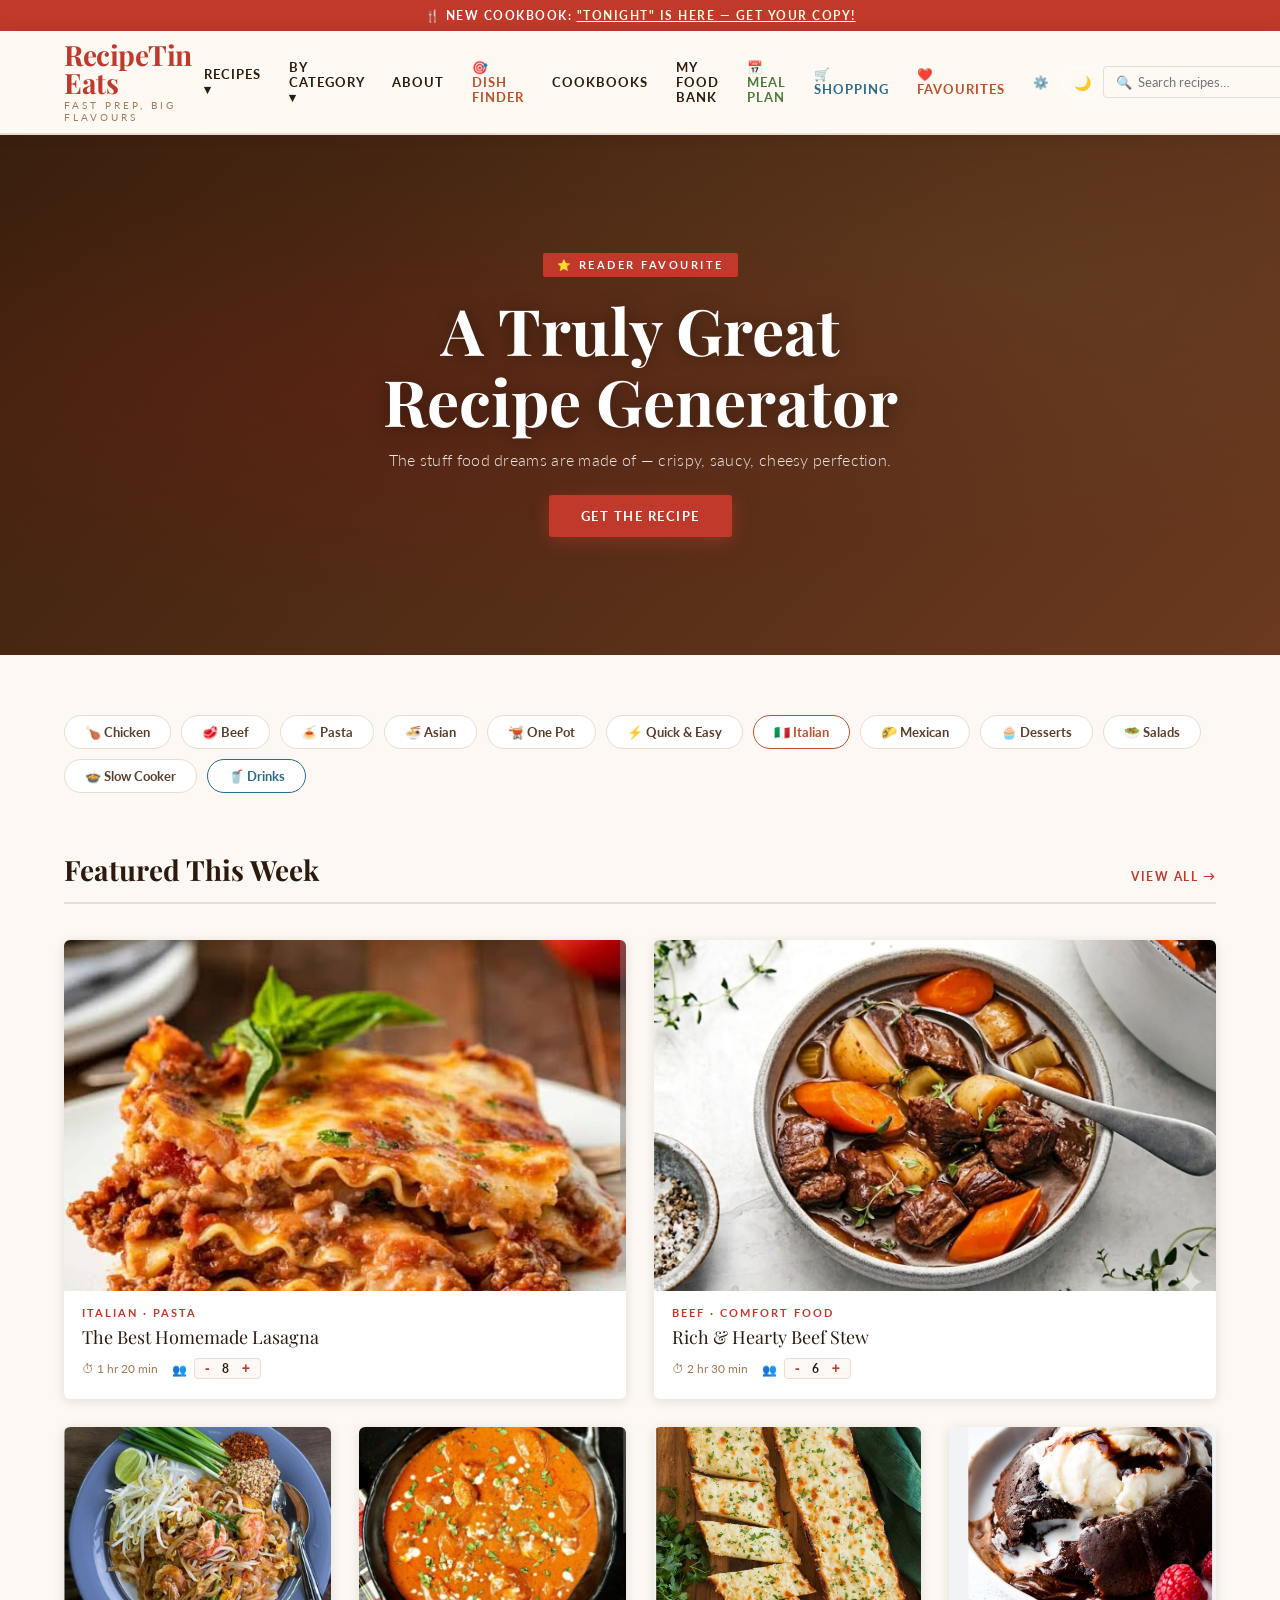
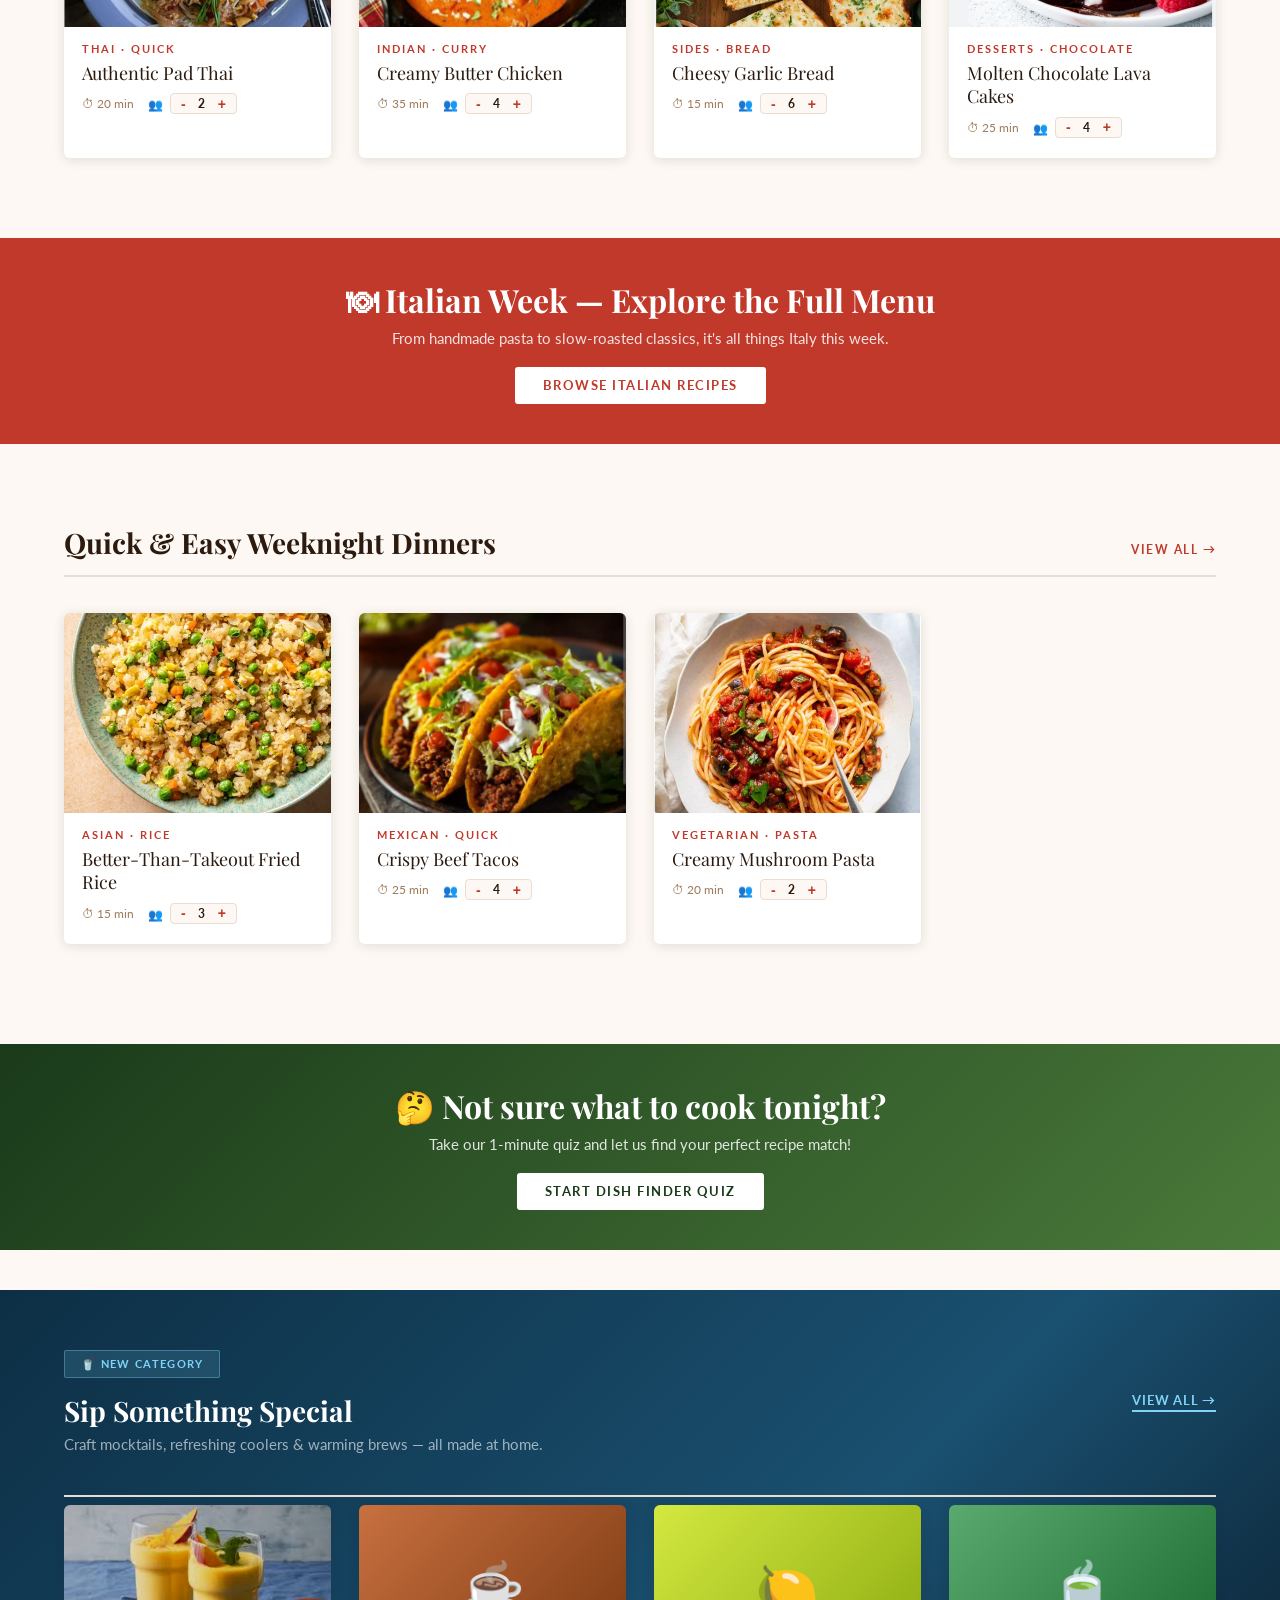
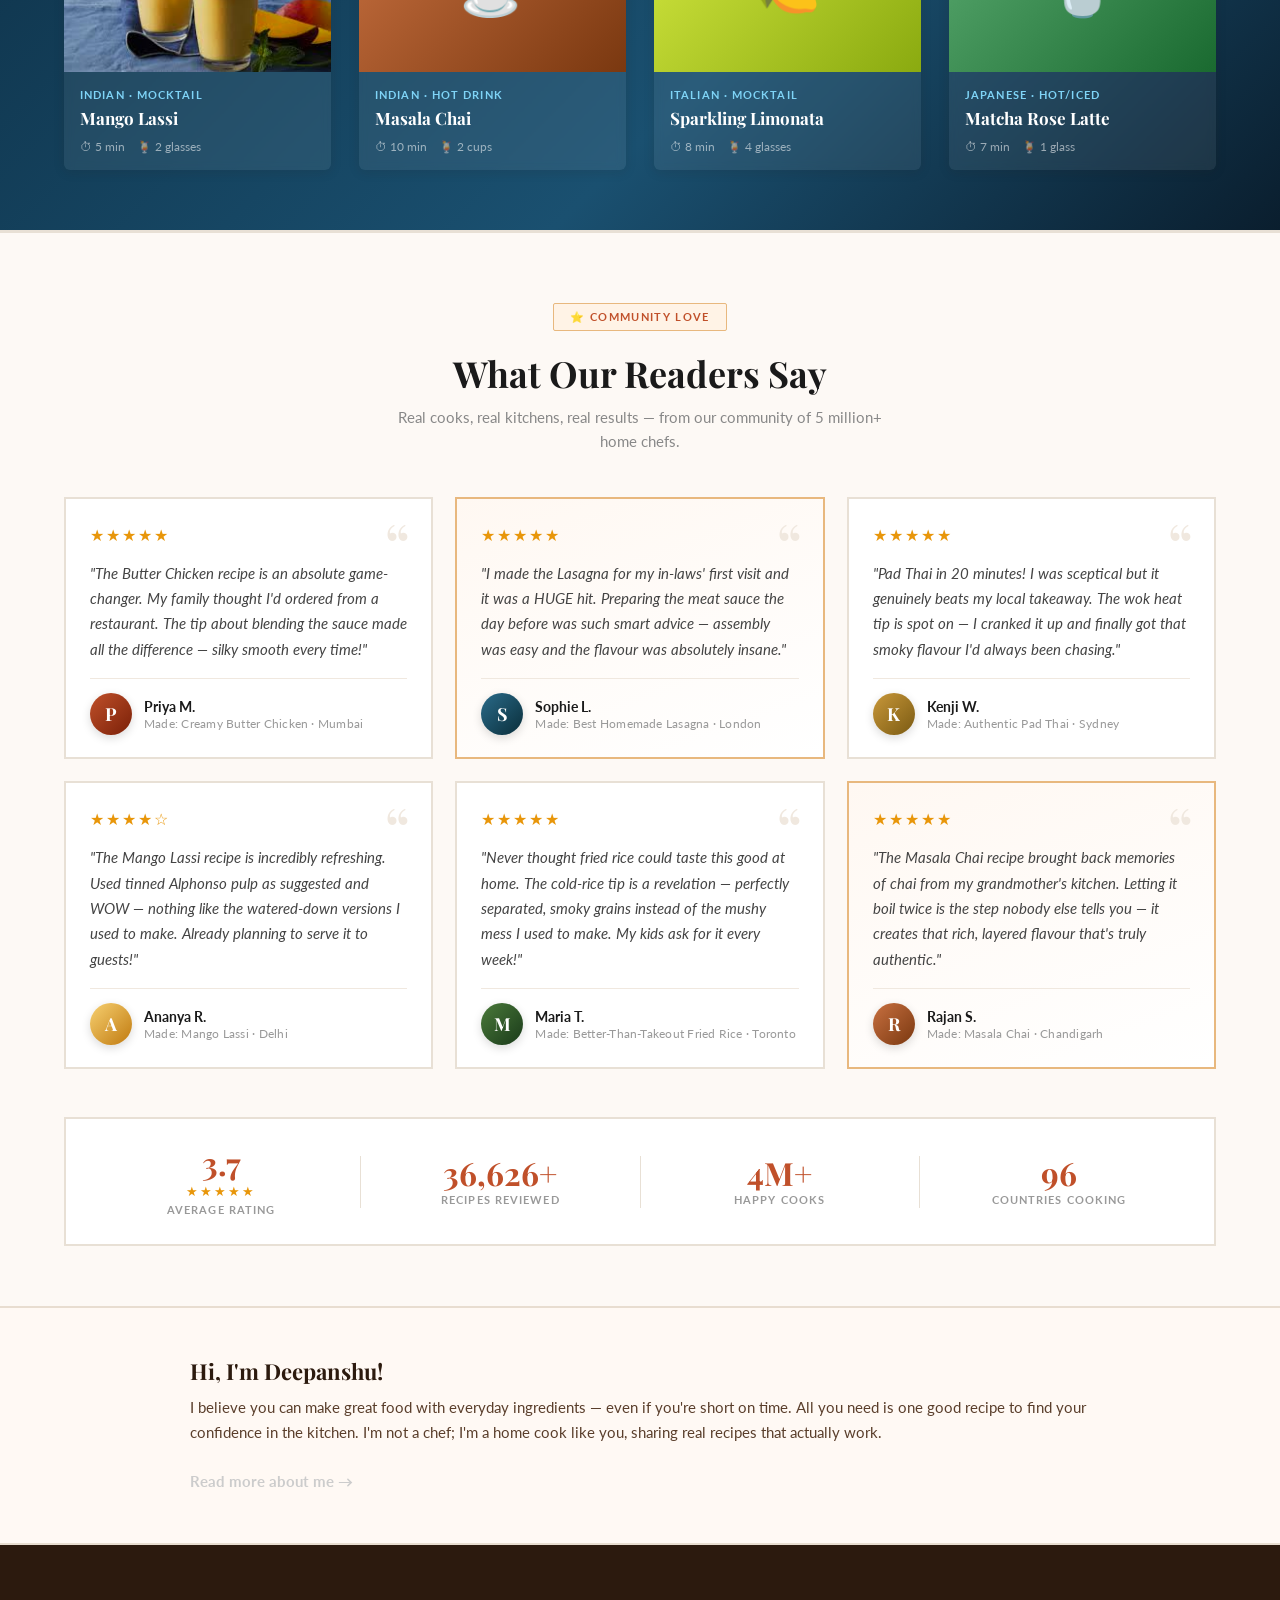
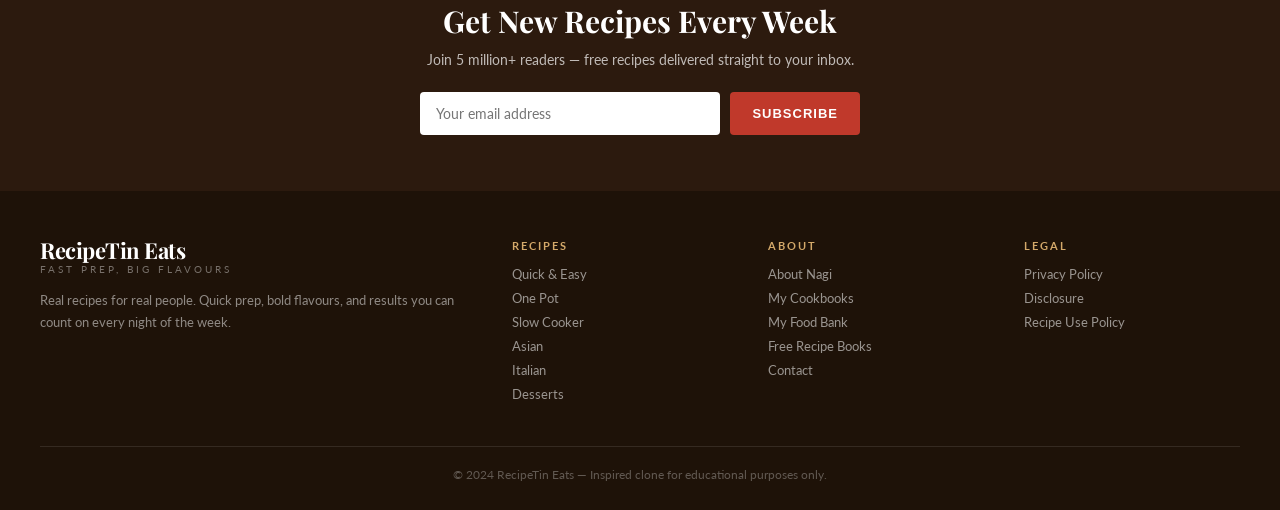
==== commit f69609b2: "Update frontend: index.html and index.js changes" ====
--- a/frontend/index.html
+++ b/frontend/index.html
@@ -236,6 +236,108 @@
 body.font-small { font-size: 14px; }
 body.font-medium { font-size: 16px; }
 body.font-large { font-size: 18px; }
+
+/* ── RECIPE RATINGS ── */
+.rating-section { margin: 18px 0 0; padding: 20px 0 0; border-top: 2px solid #e8e0d5; }
+.rating-section h3 { font-family: 'Playfair Display', serif; font-size: 20px; margin-bottom: 14px; }
+.star-picker { display: flex; gap: 6px; margin-bottom: 12px; cursor: pointer; }
+.star-picker span { font-size: 28px; transition: transform 0.15s; line-height: 1; }
+.star-picker span:hover { transform: scale(1.25); }
+.rating-comment { width: 100%; padding: 10px 14px; border: 2px solid #e8e0d5; font-family: 'Lato', sans-serif; font-size: 14px; resize: vertical; min-height: 80px; outline: none; transition: border-color 0.2s; }
+.rating-comment:focus { border-color: #c0502a; }
+.rating-submit-btn { margin-top: 10px; background: #c0502a; color: #fff; border: none; padding: 10px 24px; font-weight: 700; font-size: 13px; letter-spacing: .06em; text-transform: uppercase; cursor: pointer; font-family: 'Lato', sans-serif; transition: background 0.2s; }
+.rating-submit-btn:hover { background: #a03e1e; }
+.user-reviews-list { margin-top: 18px; display: flex; flex-direction: column; gap: 14px; }
+.user-review-item { background: #fdf9f5; border: 1px solid #e8e0d5; padding: 14px 16px; border-radius: 4px; }
+.user-review-stars { color: #e8960a; font-size: 15px; margin-bottom: 4px; }
+.user-review-text { font-size: 14px; color: #444; font-style: italic; }
+.user-review-meta { font-size: 11px; color: #999; margin-top: 6px; }
+body.dark-mode .rating-section { border-top-color: #3a3028; }
+body.dark-mode .rating-comment { background: #1a1612; border-color: #3a3028; color: #e8e0d5; }
+body.dark-mode .user-review-item { background: #231e1a; border-color: #3a3028; }
+body.dark-mode .user-review-text { color: #ccc; }
+
+/* ── PERSONAL NOTES ── */
+.notes-section { margin: 18px 0 0; padding: 18px 0 0; border-top: 2px solid #e8e0d5; }
+.notes-section h3 { font-family: 'Playfair Display', serif; font-size: 18px; margin-bottom: 10px; }
+.recipe-notes-ta { width: 100%; padding: 10px 14px; border: 2px solid #e8e0d5; font-family: 'Lato', sans-serif; font-size: 14px; resize: vertical; min-height: 90px; outline: none; transition: border-color 0.2s; background: #fffdf8; }
+.recipe-notes-ta:focus { border-color: #c0502a; }
+.notes-save-btn { margin-top: 8px; background: transparent; border: 2px solid #c0502a; color: #c0502a; padding: 8px 20px; font-weight: 700; font-size: 12px; letter-spacing: .06em; text-transform: uppercase; cursor: pointer; font-family: 'Lato', sans-serif; transition: all 0.2s; }
+.notes-save-btn:hover { background: #c0502a; color: #fff; }
+body.dark-mode .notes-section { border-top-color: #3a3028; }
+body.dark-mode .recipe-notes-ta { background: #1a1612; border-color: #3a3028; color: #e8e0d5; }
+
+/* ── PRINT RECIPE ── */
+.print-btn { display: inline-flex; align-items: center; gap: 6px; background: transparent; border: 2px solid #888; color: #666; font-size: 12px; font-weight: 700; letter-spacing: .06em; text-transform: uppercase; padding: 7px 14px; cursor: pointer; font-family: 'Lato', sans-serif; transition: all .2s; }
+.print-btn:hover { background: #888; color: #fff; }
+@media print {
+  header, .topbar, footer, .back-btn, .recipe-fav-bar, .reading-progress-bar, #scroll-top-btn, #toast, .video-container, .notes-section, .rating-section, .nutrition-box, .print-btn, #reading-progress-bar { display: none !important; }
+  .page { display: block !important; }
+  .page:not(.active) { display: none !important; }
+  body { background: #fff; color: #000; font-size: 12pt; }
+  .recipe-page-inner { max-width: 100%; padding: 0; }
+  .recipe-hero-img { max-height: 280px; object-fit: cover; }
+}
+
+/* ── SHOPPING LIST PAGE ── */
+.shopping-inner { max-width: 820px; margin: 0 auto; padding: 40px 24px 80px; }
+.shopping-inner h1 { font-family: 'Playfair Display', serif; font-size: 36px; font-weight: 700; margin-bottom: 8px; }
+.shopping-inner > p { color: #888; font-size: 15px; margin-bottom: 28px; }
+.shopping-recipe-selector { display: flex; flex-wrap: wrap; gap: 10px; margin-bottom: 28px; }
+.recipe-chip { display: inline-flex; align-items: center; gap: 6px; padding: 8px 16px; border: 2px solid #e8e0d5; background: #fff; font-size: 13px; font-weight: 700; cursor: pointer; transition: all 0.2s; }
+.recipe-chip.selected { border-color: #c0502a; background: #fff5f3; color: #c0502a; }
+.recipe-chip:hover { border-color: #c0502a; }
+.shopping-list-box { background: #fff; border: 2px solid #e8e0d5; padding: 24px; }
+.shopping-list-header { display: flex; justify-content: space-between; align-items: center; margin-bottom: 18px; }
+.shopping-list-header h2 { font-family: 'Playfair Display', serif; font-size: 22px; font-weight: 700; }
+.shopping-actions { display: flex; gap: 10px; }
+.sl-btn { background: transparent; border: 2px solid #c0502a; color: #c0502a; font-weight: 700; font-size: 12px; letter-spacing: .06em; text-transform: uppercase; padding: 7px 14px; cursor: pointer; font-family: 'Lato', sans-serif; transition: all 0.2s; }
+.sl-btn:hover { background: #c0502a; color: #fff; }
+.sl-btn.primary { background: #c0502a; color: #fff; }
+.sl-btn.primary:hover { background: #a03e1e; }
+.shopping-item-row { display: flex; align-items: center; gap: 12px; padding: 10px 0; border-bottom: 1px solid #f0e8df; }
+.shopping-item-row:last-child { border-bottom: none; }
+.shopping-cb { width: 18px; height: 18px; accent-color: #c0502a; cursor: pointer; flex-shrink: 0; }
+.shopping-item-text { font-size: 14px; color: #333; flex: 1; }
+.shopping-item-text.checked { text-decoration: line-through; color: #bbb; }
+.shopping-del { background: none; border: none; color: #ccc; cursor: pointer; font-size: 16px; transition: color 0.2s; }
+.shopping-del:hover { color: #c0502a; }
+.shopping-custom-add { display: flex; gap: 10px; margin-top: 18px; }
+.shopping-custom-input { flex: 1; padding: 10px 14px; border: 2px solid #e8e0d5; font-family: 'Lato', sans-serif; font-size: 14px; outline: none; transition: border-color 0.2s; }
+.shopping-custom-input:focus { border-color: #c0502a; }
+.shopping-empty { text-align: center; padding: 40px 20px; color: #888; font-size: 15px; }
+body.dark-mode .recipe-chip { background: #231e1a; border-color: #3a3028; color: #ccc; }
+body.dark-mode .recipe-chip.selected { border-color: #e89060; color: #e89060; background: #2a1e14; }
+body.dark-mode .shopping-list-box { background: #231e1a; border-color: #3a3028; }
+body.dark-mode .shopping-item-text { color: #e8e0d5; }
+body.dark-mode .shopping-item-row { border-bottom-color: #3a3028; }
+body.dark-mode .shopping-custom-input { background: #1a1612; border-color: #3a3028; color: #e8e0d5; }
+
+/* ── MEAL PLANNER ── */
+.planner-inner { max-width: 1100px; margin: 0 auto; padding: 40px 24px 80px; }
+.planner-inner h1 { font-family: 'Playfair Display', serif; font-size: 36px; font-weight: 700; margin-bottom: 8px; }
+.planner-inner > p { color: #888; font-size: 15px; margin-bottom: 28px; }
+.planner-grid { display: grid; grid-template-columns: repeat(7, 1fr); gap: 10px; margin-bottom: 32px; }
+@media(max-width:900px) { .planner-grid { grid-template-columns: repeat(4,1fr); } }
+@media(max-width:560px) { .planner-grid { grid-template-columns: repeat(2,1fr); } }
+.planner-day { background: #fff; border: 2px solid #e8e0d5; padding: 14px 12px; min-height: 140px; transition: border-color 0.2s; }
+.planner-day.drag-over { border-color: #c0502a; background: #fff5f3; }
+.planner-day-name { font-size: 11px; font-weight: 700; letter-spacing: .12em; text-transform: uppercase; color: #c0502a; margin-bottom: 10px; }
+.planner-slot { background: #fdf3e8; border: 1px solid #e8d5bc; padding: 8px 10px; margin-bottom: 6px; font-size: 12px; font-weight: 700; cursor: grab; display: flex; align-items: center; gap: 6px; position: relative; transition: all 0.2s; border-radius: 3px; }
+.planner-slot:hover { border-color: #c0502a; background: #fff0e0; }
+.planner-slot-remove { position: absolute; right: 6px; top: 50%; transform: translateY(-50%); background: none; border: none; color: #ccc; cursor: pointer; font-size: 12px; line-height: 1; }
+.planner-slot-remove:hover { color: #c0502a; }
+.planner-recipe-palette { background: #fff; border: 2px solid #e8e0d5; padding: 20px; }
+.planner-palette-title { font-family: 'Playfair Display', serif; font-size: 20px; font-weight: 700; margin-bottom: 14px; }
+.palette-chips { display: flex; flex-wrap: wrap; gap: 8px; }
+.palette-chip { padding: 8px 14px; background: #fdf3e8; border: 1.5px solid #e8d5bc; font-size: 12px; font-weight: 700; cursor: grab; transition: all 0.2s; border-radius: 3px; user-select: none; }
+.palette-chip:hover { border-color: #c0502a; background: #fff0e0; }
+.planner-actions { display: flex; gap: 12px; margin-bottom: 24px; }
+body.dark-mode .planner-day { background: #231e1a; border-color: #3a3028; }
+body.dark-mode .planner-day.drag-over { background: #2a1e14; border-color: #e89060; }
+body.dark-mode .planner-slot { background: #2a1e14; border-color: #5a3828; }
+body.dark-mode .planner-recipe-palette { background: #231e1a; border-color: #3a3028; }
+body.dark-mode .palette-chip { background: #2a1e14; border-color: #5a3828; color: #e8e0d5; }
 </style>
 </head>
 <body>
@@ -279,6 +381,8 @@
 <a onclick="showPage('quiz')" style="color:#c0502a;font-weight:700;">🎯 Dish Finder</a>
 <a onclick="showPage('cookbooks')">Cookbooks</a>
 <a onclick="showPage('foodbank')">My Food Bank</a>
+<a onclick="showPage('mealplanner')" style="color:#4a7a3a;font-weight:700;">📅 Meal Plan</a>
+<a onclick="showPage('shoppinglist')" style="color:#2a6b8a;font-weight:700;">🛒 Shopping</a>
 <a onclick="showPage('favourites')" style="color:#c0502a;font-weight:700;" id="fav-nav-link">❤️ Favourites <span id="fav-nav-count" style="display:none;background:#c0502a;color:#fff;border-radius:10px;padding:1px 6px;font-size:11px;">0</span></a>
 <a onclick="showPage('settings')" style="cursor:pointer" title="Settings">⚙️</a>
 </nav>
@@ -1508,6 +1612,57 @@
   </div>
 </div>
 
+<!-- SHOPPING LIST PAGE -->
+<div id="shoppinglist" class="page">
+  <div class="shopping-inner">
+    <button class="back-btn" onclick="showPage('home')">← Back to Home</button>
+    <h1>🛒 Shopping List</h1>
+    <p>Select recipes below to auto-build your grocery list. Add custom items anytime.</p>
+    <div class="shopping-recipe-selector" id="shopping-chips">
+      <!-- Populated by JS -->
+    </div>
+    <div class="shopping-list-box">
+      <div class="shopping-list-header">
+        <h2>Your List <span id="sl-count" style="font-size:14px;color:#c0502a;font-weight:700;"></span></h2>
+        <div class="shopping-actions">
+          <button class="sl-btn" onclick="clearCheckedItems()">✓ Clear Checked</button>
+          <button class="sl-btn" onclick="clearAllItems()">🗑 Clear All</button>
+          <button class="sl-btn primary" onclick="printShoppingList()">🖨 Print</button>
+        </div>
+      </div>
+      <div id="shopping-items-list">
+        <p class="shopping-empty" id="sl-empty">No recipes selected yet. Pick some above to start!</p>
+      </div>
+      <div class="shopping-custom-add">
+        <input class="shopping-custom-input" id="sl-custom-input" type="text" placeholder="Add a custom item (e.g. olive oil)…" onkeydown="if(event.key==='Enter') addCustomShoppingItem()">
+        <button class="sl-btn primary" onclick="addCustomShoppingItem()">+ Add</button>
+      </div>
+    </div>
+  </div>
+</div>
+
+<!-- MEAL PLANNER PAGE -->
+<div id="mealplanner" class="page">
+  <div class="planner-inner">
+    <button class="back-btn" onclick="showPage('home')">← Back to Home</button>
+    <h1>📅 Weekly Meal Planner</h1>
+    <p>Drag recipes from the palette onto your weekly calendar. Your plan saves automatically.</p>
+    <div class="planner-actions">
+      <button class="sl-btn" onclick="clearMealPlan()">🗑 Clear Plan</button>
+      <button class="sl-btn primary" onclick="savePlanToShoppingList()">🛒 Send to Shopping List</button>
+    </div>
+    <div class="planner-grid" id="planner-grid">
+      <!-- Populated by JS -->
+    </div>
+    <div class="planner-recipe-palette">
+      <div class="planner-palette-title">🍽️ Recipe Palette — Drag to a day</div>
+      <div class="palette-chips" id="palette-chips">
+        <!-- Populated by JS -->
+      </div>
+    </div>
+  </div>
+</div>
+
 <script src="js/index.js"></script>
 </body>
 </html>
